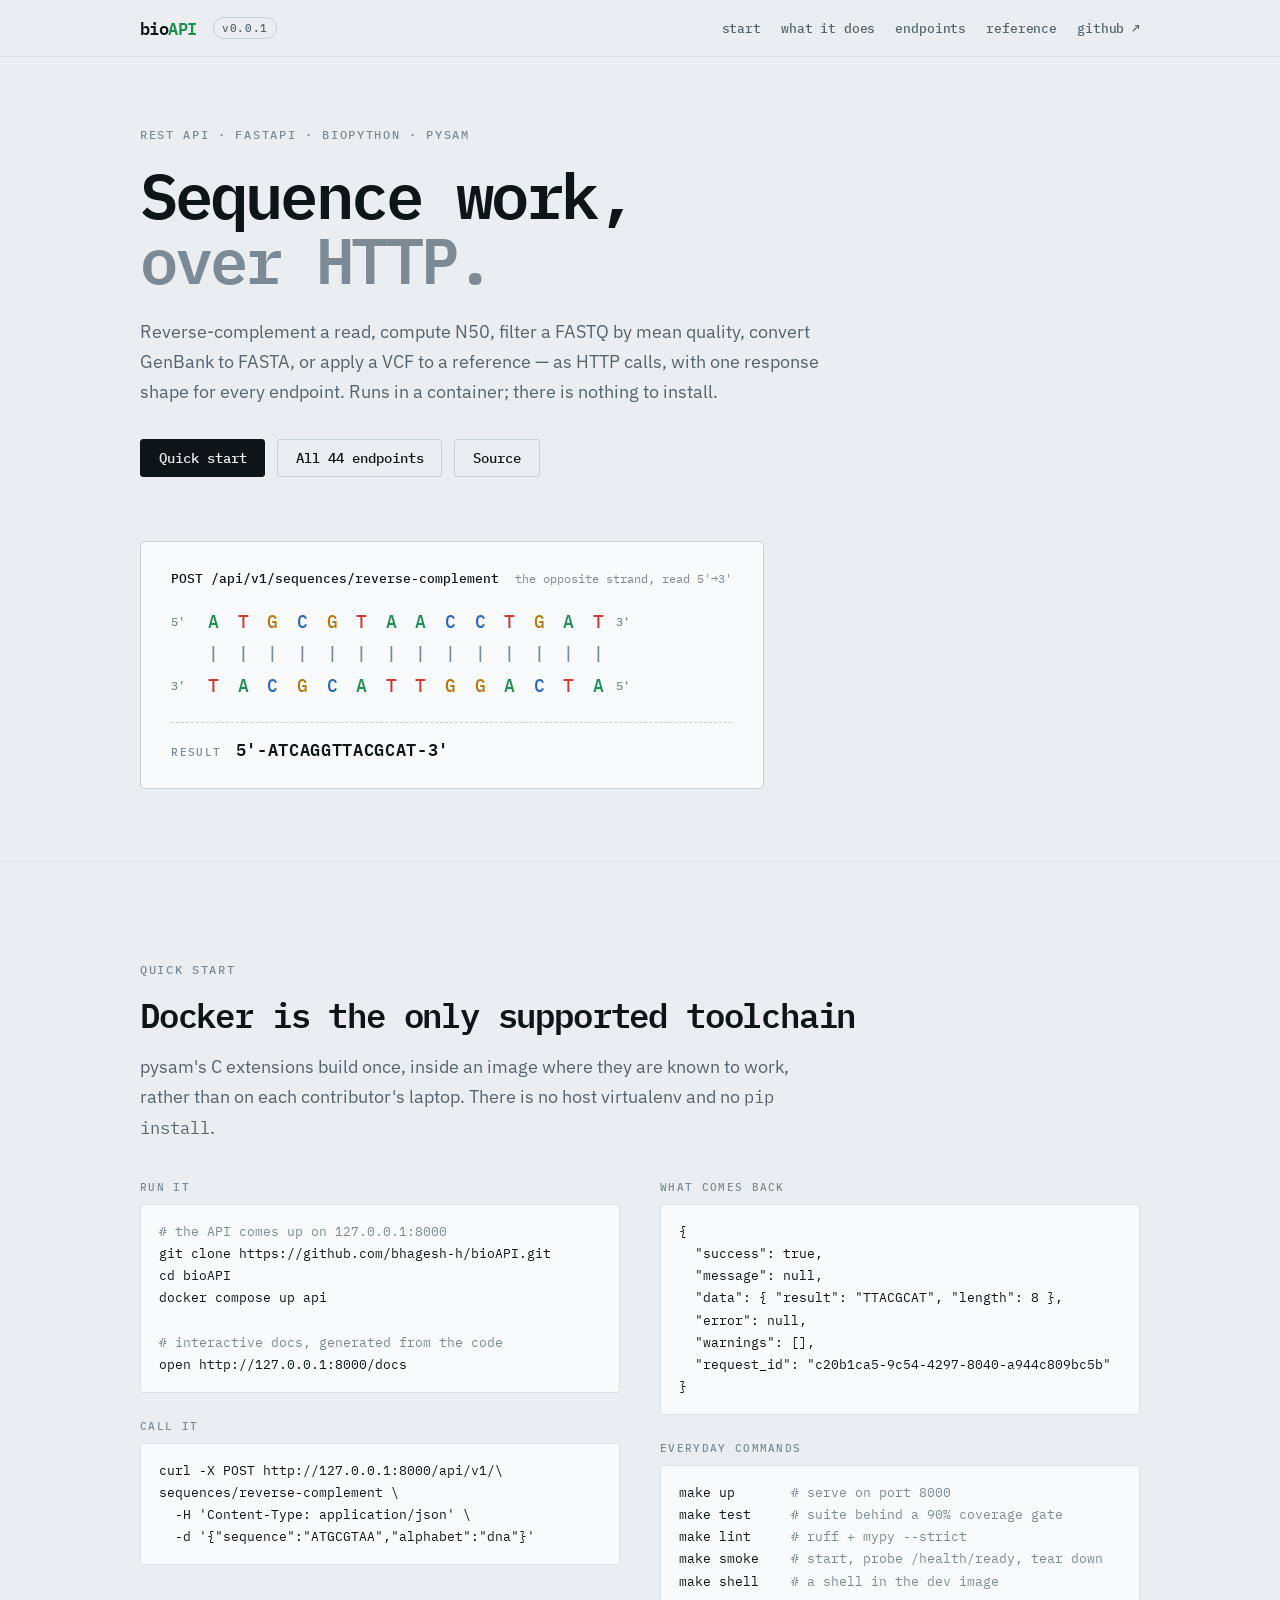
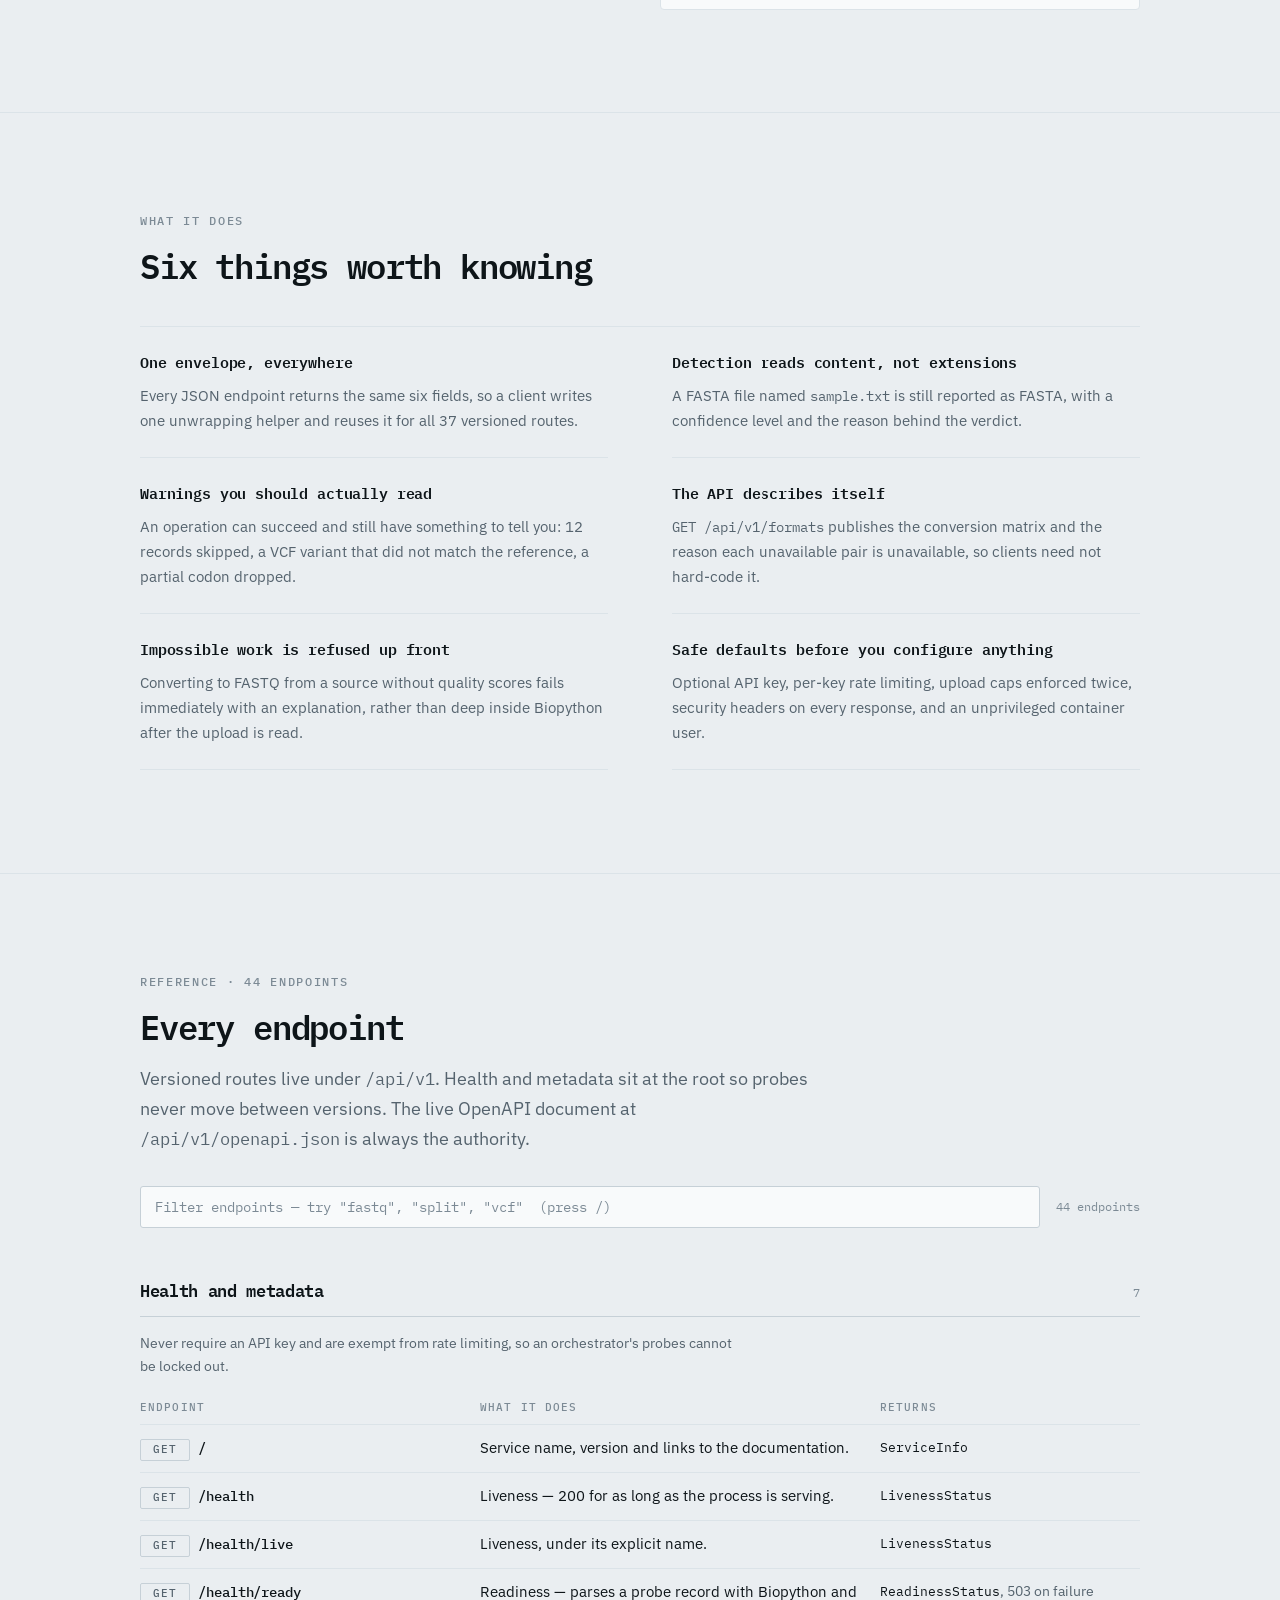
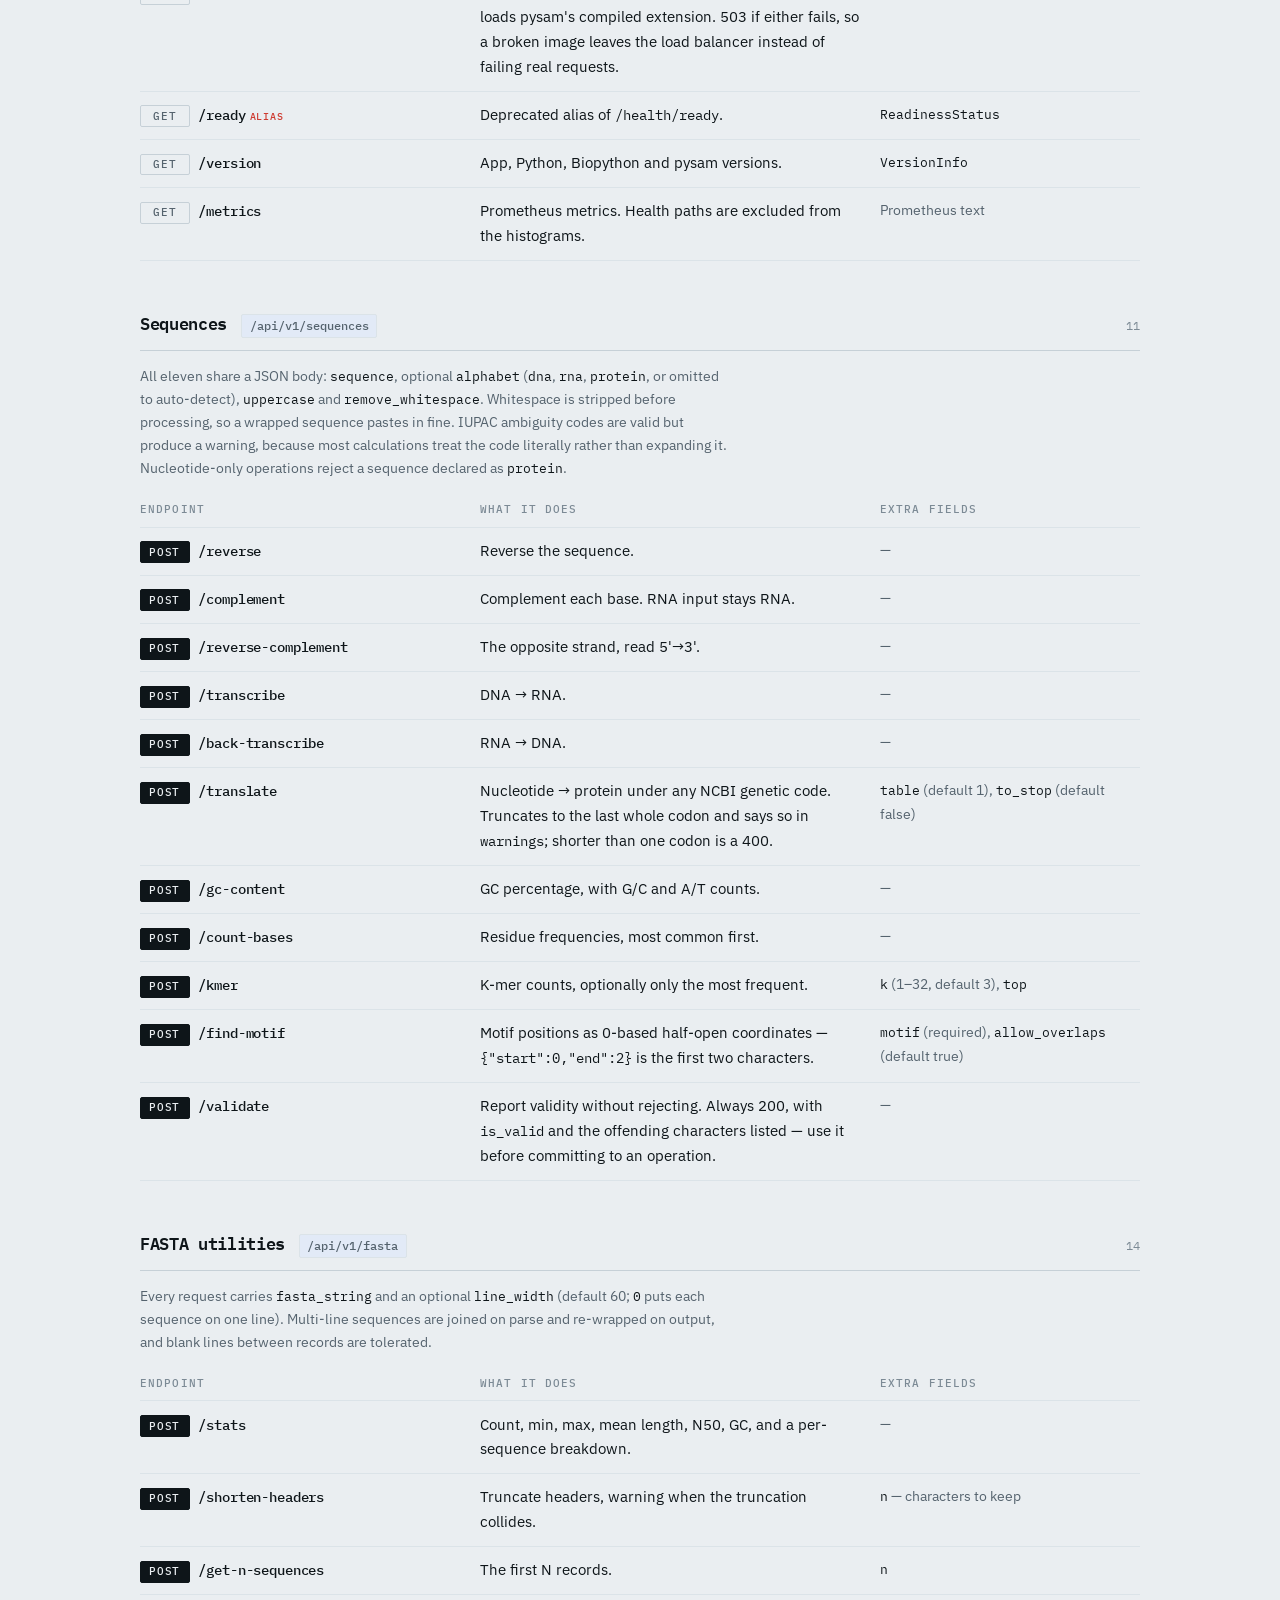
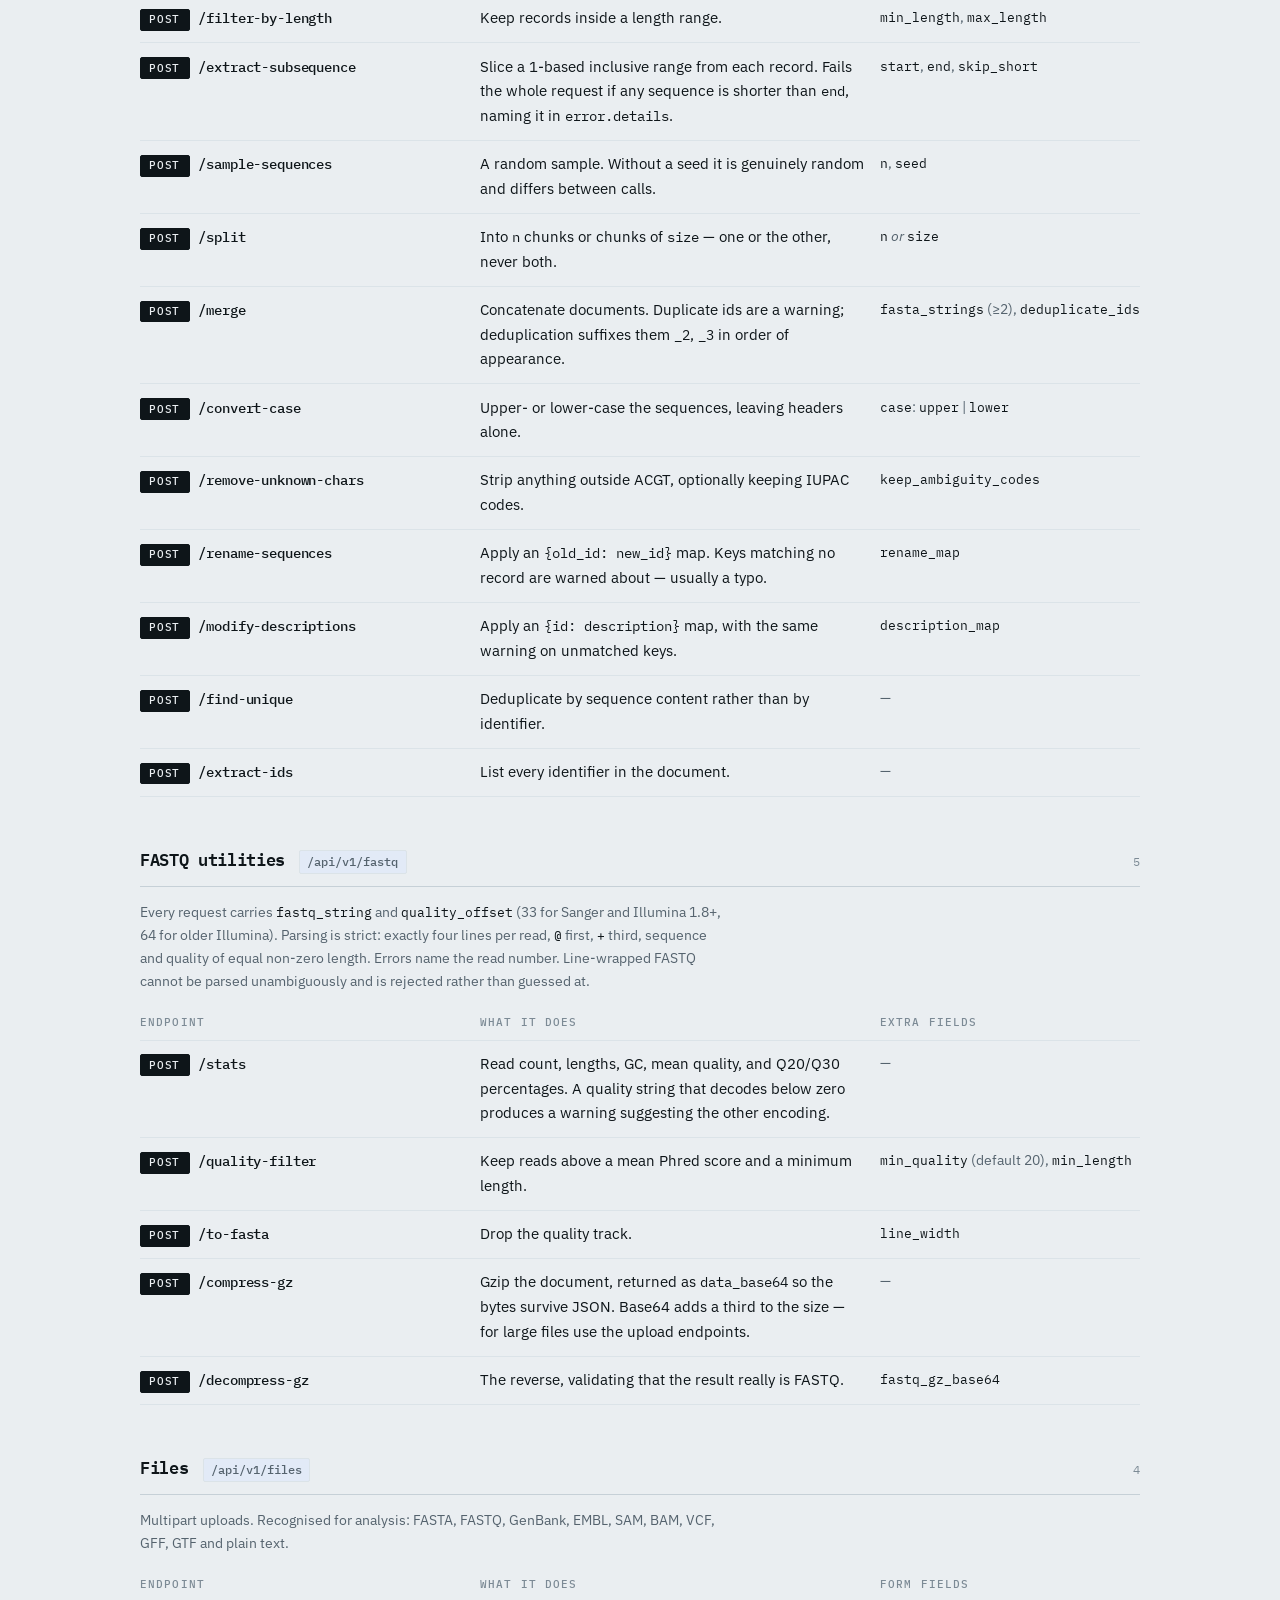
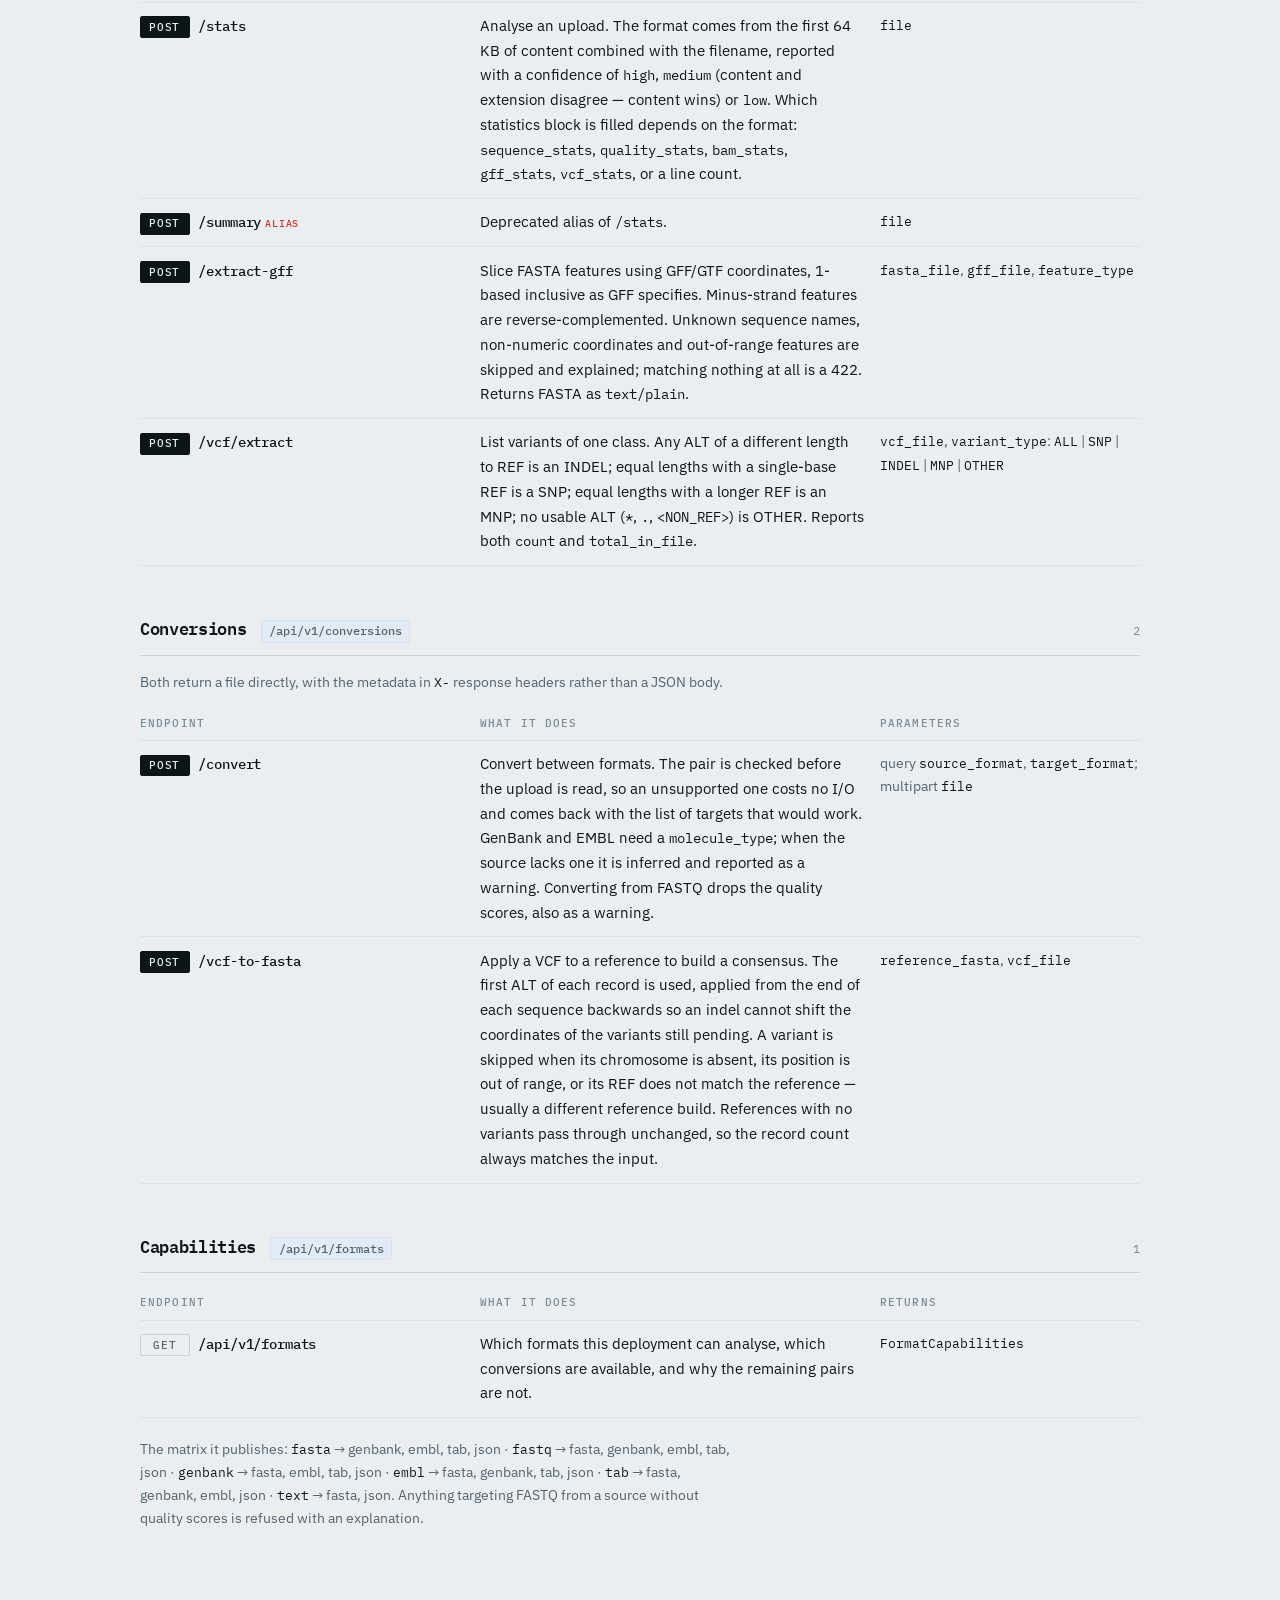
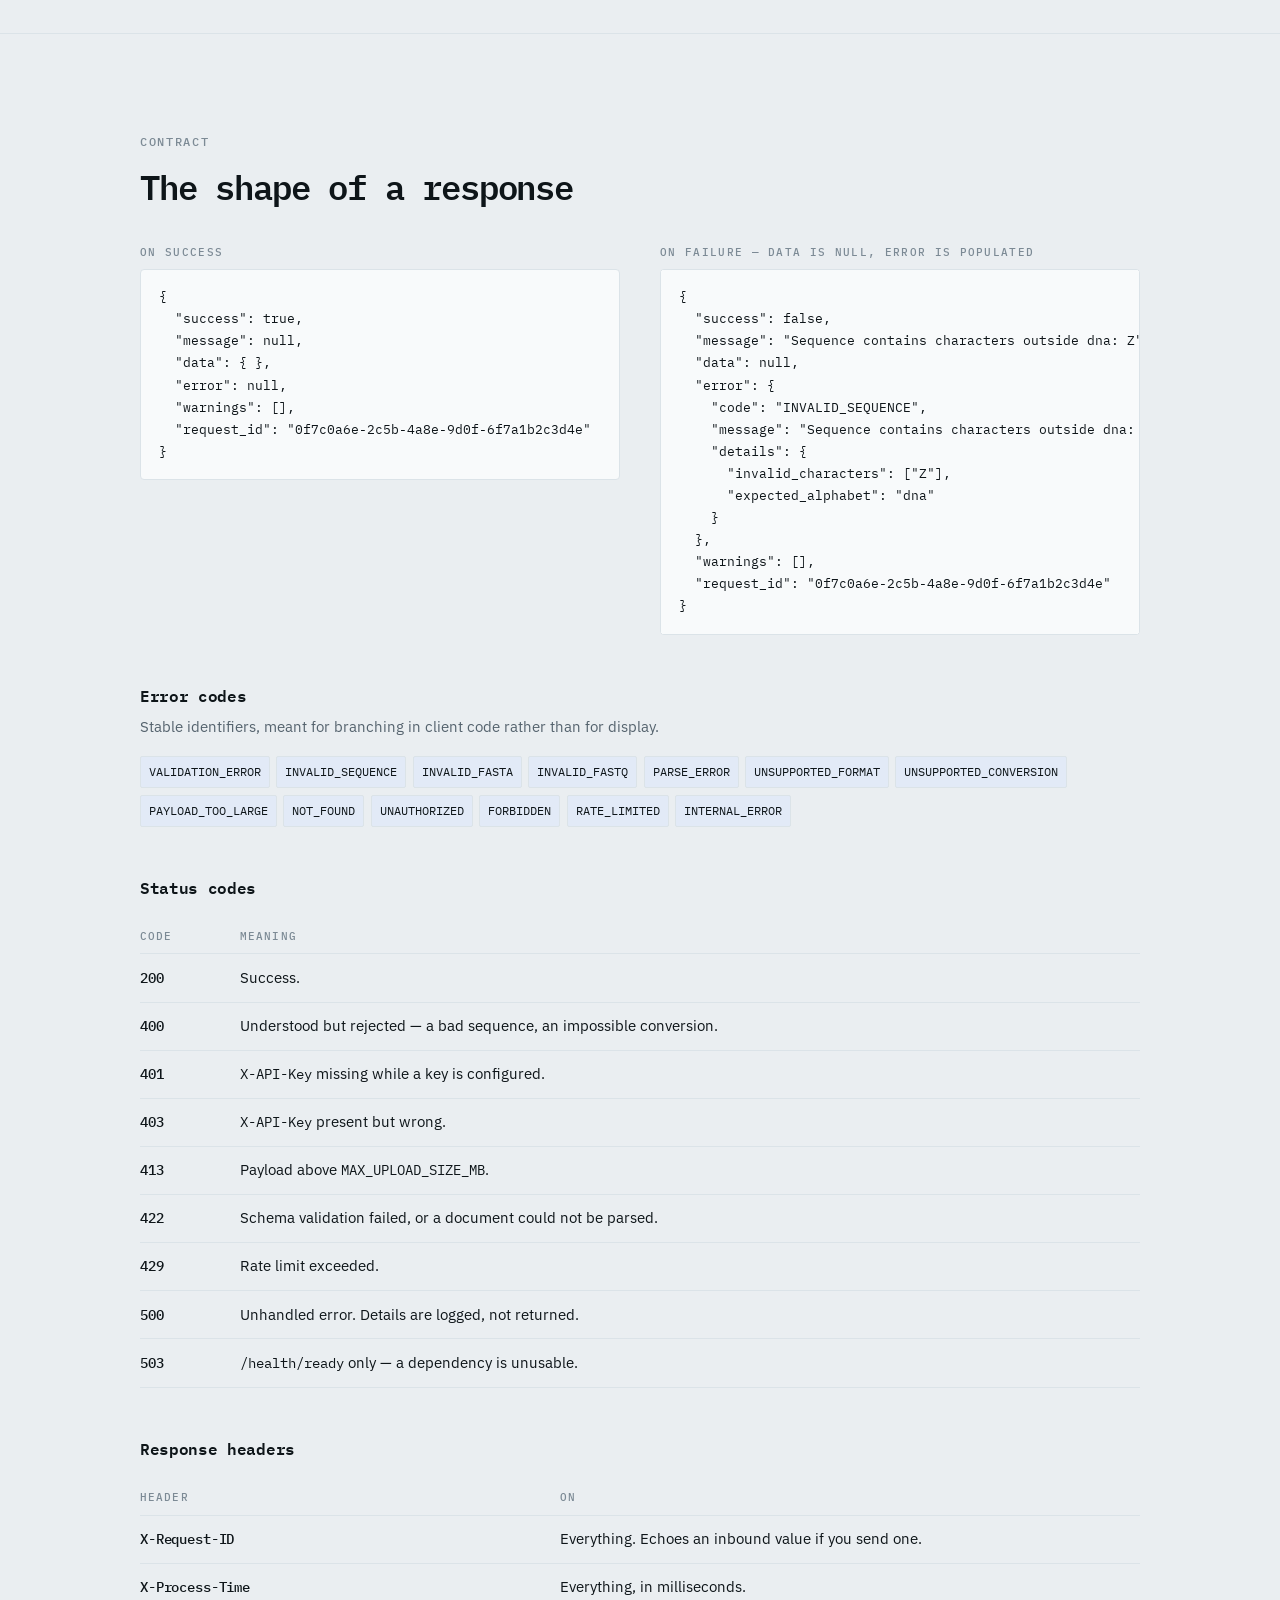
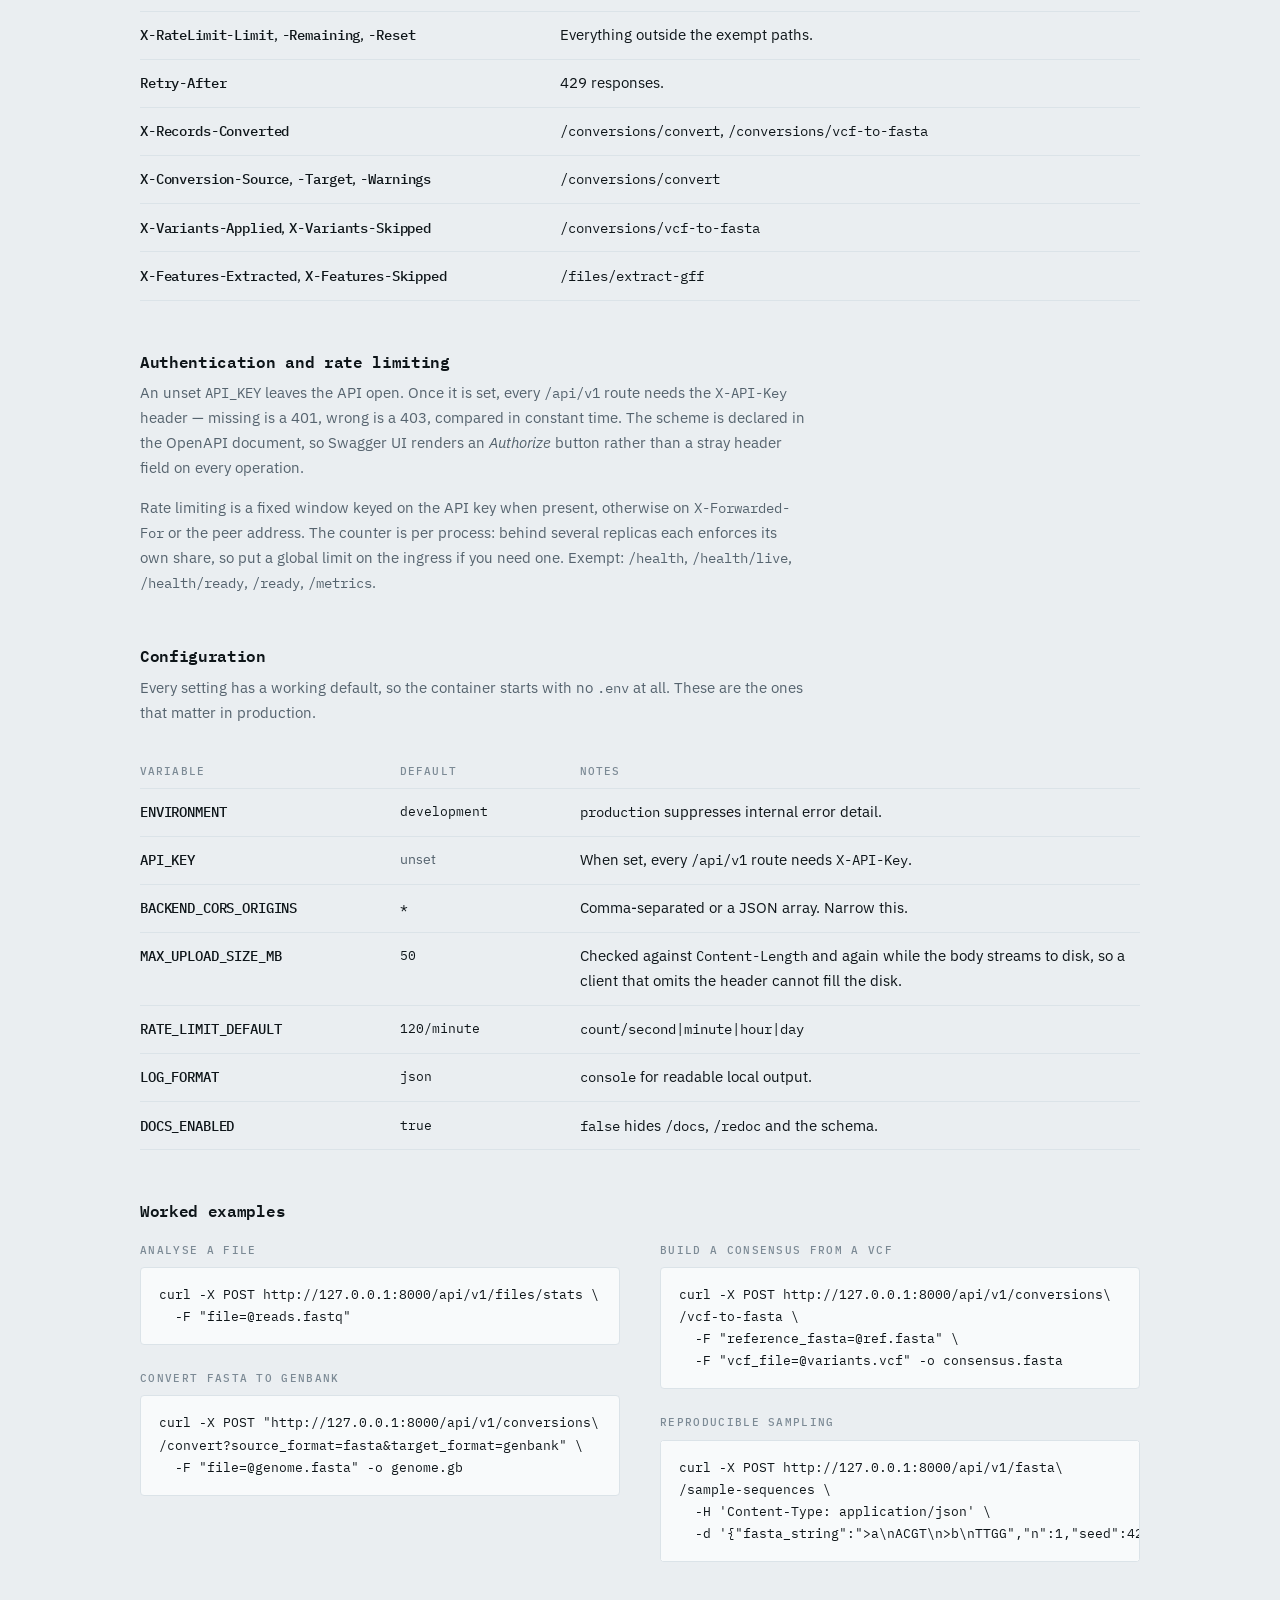
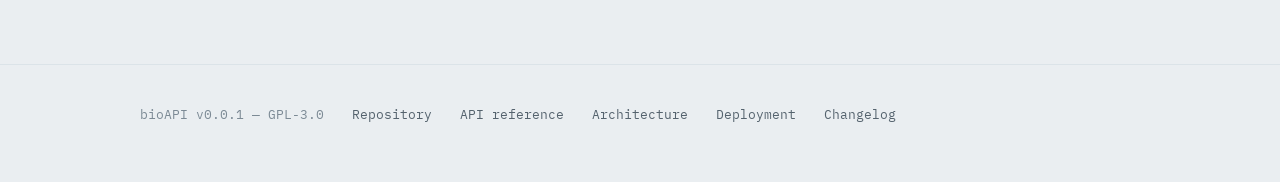
==== site/index.html @ aa64dd27 "docs: publish a project site to GitHub Pages A single static page under site/ covering the introduct" ====
<!doctype html>
<html lang="en">
<head>
<meta charset="utf-8">
<meta name="viewport" content="width=device-width, initial-scale=1">
<title>bioAPI — a REST API for everyday bioinformatics</title>
<meta name="description" content="Sequence manipulation, FASTA and FASTQ utilities, file analysis, format conversion and VCF-driven consensus generation over HTTP. Built on FastAPI, Biopython and pysam.">
<link rel="icon" href="data:image/svg+xml,<svg xmlns='http://www.w3.org/2000/svg' viewBox='0 0 32 32'><rect width='32' height='32' rx='7' fill='%230E1519'/><rect x='7' y='5' width='18' height='4' rx='2' fill='%231D8F4E'/><rect x='7' y='11' width='18' height='4' rx='2' fill='%232A62C4'/><rect x='7' y='17' width='18' height='4' rx='2' fill='%23C98A12'/><rect x='7' y='23' width='18' height='4' rx='2' fill='%23CE3B31'/></svg>">
<link rel="preconnect" href="https://fonts.googleapis.com">
<link rel="preconnect" href="https://fonts.gstatic.com" crossorigin>
<link href="https://fonts.googleapis.com/css2?family=IBM+Plex+Mono:wght@400;500;600&family=IBM+Plex+Sans:wght@400;500;600&display=swap" rel="stylesheet">
<style>
/* ---- tokens -------------------------------------------------------- */
:root {
  --paper:  #EAEEF1;
  --panel:  #F8FAFB;
  --ink:    #0E1519;
  --ink-2:  #55636E;
  --ink-3:  #7C8A95;
  --rule:   #C6D0D7;
  --rule-2: #DBE3E8;
  --accent: #1B57B8;
  --accent-soft: #E2EAF7;
  /* Sanger trace colours — the only place colour is spent */
  --base-a: #1D8F4E;
  --base-c: #2A62C4;
  --base-g: #B5790C;
  --base-t: #CE3B31;

  --mono: "IBM Plex Mono", ui-monospace, SFMono-Regular, Menlo, Consolas, monospace;
  --sans: "IBM Plex Sans", -apple-system, BlinkMacSystemFont, "Segoe UI", Roboto, sans-serif;

  --gap: clamp(3.5rem, 8vw, 6.5rem);
  --pad: clamp(1.25rem, 4vw, 2.5rem);
}
@media (prefers-color-scheme: dark) {
  :root {
    --paper:  #0D1317;
    --panel:  #141D23;
    --ink:    #E5EBEF;
    --ink-2:  #98A7B3;
    --ink-3:  #6F808C;
    --rule:   #26333C;
    --rule-2: #1C272E;
    --accent: #7CACFF;
    --accent-soft: #17252F;
    --base-a: #4BC47D;
    --base-c: #6E9EF5;
    --base-g: #E0A93A;
    --base-t: #F0665A;
  }
}

/* ---- base ---------------------------------------------------------- */
* { box-sizing: border-box; }
html { scroll-behavior: smooth; scroll-padding-top: 5rem; -webkit-text-size-adjust: 100%; }
body {
  margin: 0;
  background: var(--paper);
  color: var(--ink);
  font: 400 1rem/1.65 var(--sans);
  font-feature-settings: "kern", "liga";
  -webkit-font-smoothing: antialiased;
}
a { color: var(--accent); text-decoration-thickness: 1px; text-underline-offset: 2px; }
a:hover { text-decoration-thickness: 2px; }
:focus-visible { outline: 2px solid var(--accent); outline-offset: 3px; border-radius: 2px; }
h1, h2, h3 { font-family: var(--mono); font-weight: 600; letter-spacing: -0.02em; margin: 0; }
p { margin: 0 0 1rem; }
p:last-child { margin-bottom: 0; }
code { font-family: var(--mono); font-size: 0.9em; }

.wrap { max-width: 1080px; margin: 0 auto; padding-inline: var(--pad); }
.section { padding-block: var(--gap); border-top: 1px solid var(--rule-2); }
.section h2 { font-size: clamp(1.5rem, 3.2vw, 2.1rem); letter-spacing: -0.035em; line-height: 1.15; }
.eyebrow {
  font: 500 0.75rem/1 var(--mono);
  letter-spacing: 0.14em; text-transform: uppercase;
  color: var(--ink-3); margin: 0 0 1.25rem;
}
.lede { font-size: clamp(1.02rem, 1.6vw, 1.15rem); color: var(--ink-2); max-width: 62ch; }

/* ---- header -------------------------------------------------------- */
.topbar {
  position: sticky; top: 0; z-index: 20;
  background: var(--paper);
  background: color-mix(in srgb, var(--paper) 88%, transparent);
  backdrop-filter: blur(10px);
  border-bottom: 1px solid var(--rule-2);
}
.topbar .wrap { display: flex; align-items: center; gap: 1rem; height: 3.5rem; }
.mark { font: 600 1.0625rem/1 var(--mono); letter-spacing: -0.03em; color: var(--ink); text-decoration: none; }
.mark span { color: var(--base-a); }
.ver {
  font: 500 0.6875rem/1 var(--mono); letter-spacing: 0.06em;
  color: var(--ink-2); border: 1px solid var(--rule); border-radius: 999px;
  padding: 0.28rem 0.5rem;
}
.topnav { margin-left: auto; display: flex; gap: 1.25rem; }
.topnav a {
  font: 500 0.8125rem/1 var(--mono); color: var(--ink-2);
  text-decoration: none; letter-spacing: -0.01em;
}
.topnav a:hover { color: var(--ink); }
@media (max-width: 640px) { .topnav a.opt { display: none; } }
@media (max-width: 560px) {
  .topbar .wrap { gap: 0.75rem; }
  .topnav { gap: 0.9rem; }
  .ver { display: none; }  /* the version is still in the footer */
}

/* ---- hero ---------------------------------------------------------- */
.hero { padding-block: clamp(2.75rem, 6vw, 4.5rem) clamp(3rem, 6vw, 4.5rem); }
.hero h1 {
  font-size: clamp(2.3rem, 6.4vw, 4rem);
  line-height: 1.02; letter-spacing: -0.045em;
  margin: 0 0 1.5rem; max-width: 16ch;
}
.hero h1 em { font-style: normal; color: var(--ink-3); }
.hero .lede { margin-bottom: 2rem; }
.cta { display: flex; flex-wrap: wrap; gap: 0.75rem; }
.btn {
  font: 500 0.875rem/1 var(--mono); text-decoration: none;
  padding: 0.7rem 1.1rem; border-radius: 3px; border: 1px solid var(--ink);
  background: var(--ink); color: var(--paper); transition: transform 0.12s ease;
}
.btn:hover { transform: translateY(-1px); }
.btn.ghost { background: transparent; color: var(--ink); border-color: var(--rule); }
.btn.ghost:hover { border-color: var(--ink); }

/* ---- signature: the strand ------------------------------------------ */
.strand {
  margin: clamp(2.5rem, 6vw, 4rem) 0 0;
  width: fit-content; max-width: 100%;
  border: 1px solid var(--rule); border-radius: 4px;
  background: var(--panel); padding: clamp(1.1rem, 3vw, 1.9rem);
  overflow-x: auto;
}
.strand-head {
  display: flex; flex-wrap: wrap; gap: 0.5rem 1rem; align-items: baseline;
  margin-bottom: 1.4rem;
}
.strand-head .op { font: 500 0.8125rem/1 var(--mono); color: var(--ink); }
.strand-head .note { font: 400 0.75rem/1 var(--mono); color: var(--ink-3); }
.ladder { display: grid; gap: 0.28rem; width: max-content; min-width: 100%; }
.rung { display: flex; align-items: center; gap: clamp(0.12rem, 0.6vw, 0.3rem); }
.tick {
  font: 500 clamp(0.6rem, 1.7vw, 0.75rem)/1 var(--mono);
  color: var(--ink-3); width: 2.1em; flex: none;
}
.tick.r { text-align: right; }
.b {
  font: 500 clamp(0.72rem, 2.4vw, 1.15rem)/1.5 var(--mono);
  width: clamp(1.05rem, 3.2vw, 1.55rem); flex: none;
  text-align: center; border-radius: 2px;
}
.b[data-b="A"] { color: var(--base-a); }
.b[data-b="C"] { color: var(--base-c); }
.b[data-b="G"] { color: var(--base-g); }
.b[data-b="T"] { color: var(--base-t); }
.pair { color: var(--ink-3); opacity: 0.55; }
.strand-out {
  margin-top: 1.4rem; padding-top: 1.1rem; border-top: 1px dashed var(--rule);
  display: flex; flex-wrap: wrap; align-items: baseline; gap: 0.5rem 0.9rem;
}
.strand-out .lbl {
  font: 500 0.6875rem/1 var(--mono); letter-spacing: 0.12em;
  text-transform: uppercase; color: var(--ink-3);
}
.strand-out .val { font: 600 clamp(0.85rem, 2.4vw, 1.05rem)/1 var(--mono); letter-spacing: 0.04em; }

/* load sequence */
.anim .b, .anim .pair, .anim .strand-out { opacity: 0; }
.anim.go .b, .anim.go .pair { animation: rise 0.34s ease-out forwards; }
.anim.go .strand-out { animation: rise 0.4s ease-out 0.95s forwards; }
@keyframes rise { from { opacity: 0; transform: translateY(4px); } to { opacity: 1; transform: none; } }
@media (prefers-reduced-motion: reduce) {
  .anim .b, .anim .pair, .anim .strand-out { opacity: 1 !important; animation: none !important; }
  html { scroll-behavior: auto; }
}

/* ---- two-column blocks --------------------------------------------- */
.cols { display: grid; gap: clamp(1.5rem, 4vw, 2.5rem); }
/* without this a long <pre> line widens its track instead of scrolling */
.cols > * { min-width: 0; }
@media (min-width: 860px) { .cols { grid-template-columns: 1fr 1fr; } }

pre {
  margin: 0; padding: 1rem 1.1rem; overflow-x: auto;
  background: var(--panel); border: 1px solid var(--rule-2); border-radius: 4px;
  font: 400 0.8125rem/1.7 var(--mono); color: var(--ink);
  tab-size: 2;
}
pre .c { color: var(--ink-3); }
.blocktitle {
  font: 500 0.6875rem/1 var(--mono); letter-spacing: 0.12em;
  text-transform: uppercase; color: var(--ink-3); margin: 0 0 0.7rem;
}

/* ---- features ------------------------------------------------------ */
.feats { display: grid; gap: 0; margin-top: 2.5rem; border-top: 1px solid var(--rule-2); }
@media (min-width: 800px) { .feats { grid-template-columns: 1fr 1fr; column-gap: clamp(2rem, 5vw, 4rem); } }
.feat { padding: 1.5rem 0; border-bottom: 1px solid var(--rule-2); }
.feat h3 { font-size: 0.9375rem; letter-spacing: -0.01em; margin-bottom: 0.5rem; }
.feat p { font-size: 0.9375rem; color: var(--ink-2); margin: 0; }

/* ---- endpoints ----------------------------------------------------- */
.filterbar {
  display: flex; flex-wrap: wrap; gap: 0.75rem 1rem; align-items: center;
  margin-top: 2rem;
}
#filter {
  flex: 1 1 16rem; min-width: 0; appearance: none; -webkit-appearance: none;
  font: 400 0.875rem/1 var(--mono); color: var(--ink);
  background: var(--panel); border: 1px solid var(--rule); border-radius: 3px;
  padding: 0.7rem 0.85rem;
}
#filter::placeholder { color: var(--ink-3); }
#count { font: 400 0.75rem/1 var(--mono); color: var(--ink-3); }

.group { margin-top: 3rem; }
.group-head {
  display: flex; flex-wrap: wrap; align-items: baseline; gap: 0.5rem 0.9rem;
  padding-bottom: 0.75rem; border-bottom: 1px solid var(--rule);
}
.group-head h3 { font-size: 1.0625rem; letter-spacing: -0.02em; }
.group-head .path {
  font: 500 0.75rem/1 var(--mono); color: var(--ink-2);
  background: var(--accent-soft); border: 1px solid var(--rule-2);
  border-radius: 2px; padding: 0.3rem 0.45rem;
}
.group-head .n { font: 400 0.75rem/1 var(--mono); color: var(--ink-3); margin-left: auto; }
.group-note { font-size: 0.875rem; color: var(--ink-2); margin: 0.9rem 0 0; max-width: 74ch; }
.group-note code { color: var(--ink); }

table { width: 100%; border-collapse: collapse; margin-top: 0.5rem; }
th, td { text-align: left; vertical-align: top; padding: 0.7rem 0.9rem 0.7rem 0; border-bottom: 1px solid var(--rule-2); }
th {
  font: 500 0.6875rem/1 var(--mono); letter-spacing: 0.1em;
  text-transform: uppercase; color: var(--ink-3); padding-top: 1rem;
}
td { font-size: 0.9375rem; }
td.p { white-space: nowrap; }
td:last-child, th:last-child { padding-right: 0; }

.m {
  display: inline-block; min-width: 3.1rem; text-align: center;
  font: 500 0.6875rem/1 var(--mono); letter-spacing: 0.06em;
  padding: 0.28rem 0.4rem; border-radius: 2px; margin-right: 0.55rem;
  border: 1px solid var(--rule); color: var(--ink-2); background: transparent;
}
.m.post { background: var(--ink); border-color: var(--ink); color: var(--paper); }
td.p code { font-size: 0.875rem; font-weight: 500; letter-spacing: -0.01em; }
td.f { color: var(--ink-2); font-size: 0.875rem; }
td.f code { color: var(--ink); white-space: nowrap; }
.dep { font: 500 0.625rem/1 var(--mono); letter-spacing: 0.08em; text-transform: uppercase; color: var(--base-t); }
.tablewrap { overflow-x: auto; }

/* ---- reference ----------------------------------------------------- */
.subsec { margin-top: 3rem; }
.subsec:first-of-type { margin-top: 2.5rem; }
.subsec h3 { font-size: 1rem; margin-bottom: 0.4rem; }
.subsec > p { font-size: 0.9375rem; color: var(--ink-2); max-width: 74ch; }
.codes { display: flex; flex-wrap: wrap; gap: 0.4rem; margin-top: 1rem; }
.codes code {
  font-size: 0.75rem; padding: 0.32rem 0.5rem; border-radius: 2px;
  background: var(--accent-soft); color: var(--ink); border: 1px solid var(--rule-2);
}

/* ---- footer -------------------------------------------------------- */
footer { border-top: 1px solid var(--rule-2); padding-block: 2.5rem 3.5rem; }
footer .wrap { display: flex; flex-wrap: wrap; gap: 0.75rem 1.75rem; align-items: baseline; }
footer p, footer a { font: 400 0.8125rem/1.6 var(--mono); color: var(--ink-3); margin: 0; }
footer a { color: var(--ink-2); text-decoration: none; }
footer a:hover { color: var(--accent); text-decoration: underline; }
</style>
</head>
<body>

<header class="topbar">
  <div class="wrap">
    <a class="mark" href="#top">bio<span>API</span></a>
    <span class="ver">v0.0.1</span>
    <nav class="topnav">
      <a class="opt" href="#start">start</a>
      <a class="opt" href="#what">what it does</a>
      <a href="#endpoints">endpoints</a>
      <a href="#reference">reference</a>
      <a href="https://github.com/bhagesh-h/bioAPI">github&nbsp;↗</a>
    </nav>
  </div>
</header>

<main id="top">

<!-- ============================ hero ============================ -->
<section class="hero">
  <div class="wrap">
    <p class="eyebrow">rest api · fastapi · biopython · pysam</p>
    <h1>Sequence work, <em>over HTTP.</em></h1>
    <p class="lede">
      Reverse-complement a read, compute N50, filter a FASTQ by mean quality, convert
      GenBank to FASTA, or apply a VCF to a reference — as HTTP calls, with one response
      shape for every endpoint. Runs in a container; there is nothing to install.
    </p>
    <div class="cta">
      <a class="btn" href="#start">Quick start</a>
      <a class="btn ghost" href="#endpoints">All 44 endpoints</a>
      <a class="btn ghost" href="https://github.com/bhagesh-h/bioAPI">Source</a>
    </div>

    <figure class="strand anim" id="strand">
      <div class="strand-head">
        <span class="op">POST /api/v1/sequences/reverse-complement</span>
        <span class="note">the opposite strand, read 5'→3'</span>
      </div>
      <div class="ladder">
        <div class="rung" id="r-top"><span class="tick">5'</span></div>
        <div class="rung" id="r-mid"><span class="tick"></span></div>
        <div class="rung" id="r-bot"><span class="tick">3'</span></div>
      </div>
      <figcaption class="strand-out">
        <span class="lbl">result</span>
        <span class="val" id="rc"></span>
      </figcaption>
    </figure>
  </div>
</section>

<!-- ============================ quick start ============================ -->
<section class="section" id="start">
  <div class="wrap">
    <p class="eyebrow">quick start</p>
    <h2>Docker is the only supported toolchain</h2>
    <p class="lede" style="margin-top:1rem">
      pysam's C extensions build once, inside an image where they are known to work,
      rather than on each contributor's laptop. There is no host virtualenv and no
      <code>pip install</code>.
    </p>

    <div class="cols" style="margin-top:2.5rem">
      <div>
        <p class="blocktitle">run it</p>
<pre><span class="c"># the API comes up on 127.0.0.1:8000</span>
git clone https://github.com/bhagesh-h/bioAPI.git
cd bioAPI
docker compose up api

<span class="c"># interactive docs, generated from the code</span>
open http://127.0.0.1:8000/docs</pre>
        <p class="blocktitle" style="margin-top:1.75rem">call it</p>
<pre>curl -X POST http://127.0.0.1:8000/api/v1/\
sequences/reverse-complement \
  -H 'Content-Type: application/json' \
  -d '{"sequence":"ATGCGTAA","alphabet":"dna"}'</pre>
      </div>
      <div>
        <p class="blocktitle">what comes back</p>
<pre>{
  "success": true,
  "message": null,
  "data": { "result": "TTACGCAT", "length": 8 },
  "error": null,
  "warnings": [],
  "request_id": "c20b1ca5-9c54-4297-8040-a944c809bc5b"
}</pre>
        <p class="blocktitle" style="margin-top:1.75rem">everyday commands</p>
<pre>make up       <span class="c"># serve on port 8000</span>
make test     <span class="c"># suite behind a 90% coverage gate</span>
make lint     <span class="c"># ruff + mypy --strict</span>
make smoke    <span class="c"># start, probe /health/ready, tear down</span>
make shell    <span class="c"># a shell in the dev image</span></pre>
      </div>
    </div>
  </div>
</section>

<!-- ============================ features ============================ -->
<section class="section" id="what">
  <div class="wrap">
    <p class="eyebrow">what it does</p>
    <h2>Six things worth knowing</h2>

    <div class="feats">
      <div class="feat">
        <h3>One envelope, everywhere</h3>
        <p>Every JSON endpoint returns the same six fields, so a client writes one
        unwrapping helper and reuses it for all 37 versioned routes.</p>
      </div>
      <div class="feat">
        <h3>Detection reads content, not extensions</h3>
        <p>A FASTA file named <code>sample.txt</code> is still reported as FASTA, with a
        confidence level and the reason behind the verdict.</p>
      </div>
      <div class="feat">
        <h3>Warnings you should actually read</h3>
        <p>An operation can succeed and still have something to tell you: 12 records
        skipped, a VCF variant that did not match the reference, a partial codon dropped.</p>
      </div>
      <div class="feat">
        <h3>The API describes itself</h3>
        <p><code>GET /api/v1/formats</code> publishes the conversion matrix and the reason
        each unavailable pair is unavailable, so clients need not hard-code it.</p>
      </div>
      <div class="feat">
        <h3>Impossible work is refused up front</h3>
        <p>Converting to FASTQ from a source without quality scores fails immediately with
        an explanation, rather than deep inside Biopython after the upload is read.</p>
      </div>
      <div class="feat">
        <h3>Safe defaults before you configure anything</h3>
        <p>Optional API key, per-key rate limiting, upload caps enforced twice, security
        headers on every response, and an unprivileged container user.</p>
      </div>
    </div>
  </div>
</section>

<!-- ============================ endpoints ============================ -->
<section class="section" id="endpoints">
  <div class="wrap">
    <p class="eyebrow">reference · 44 endpoints</p>
    <h2>Every endpoint</h2>
    <p class="lede" style="margin-top:1rem">
      Versioned routes live under <code>/api/v1</code>. Health and metadata sit at the root
      so probes never move between versions. The live OpenAPI document at
      <code>/api/v1/openapi.json</code> is always the authority.
    </p>

    <div class="filterbar">
      <input id="filter" type="search" placeholder="Filter endpoints — try &quot;fastq&quot;, &quot;split&quot;, &quot;vcf&quot;  (press /)" aria-label="Filter endpoints">
      <span id="count" aria-live="polite"></span>
    </div>

    <!-- ---- health ---- -->
    <div class="group" data-group>
      <div class="group-head">
        <h3>Health and metadata</h3>
        <span class="n" data-n>7</span>
      </div>
      <p class="group-note">
        Never require an API key and are exempt from rate limiting, so an orchestrator's
        probes cannot be locked out.
      </p>
      <div class="tablewrap">
      <table>
        <thead><tr><th style="width:34%">Endpoint</th><th>What it does</th><th style="width:26%">Returns</th></tr></thead>
        <tbody>
          <tr data-ep><td class="p"><span class="m">GET</span><code>/</code></td><td>Service name, version and links to the documentation.</td><td class="f"><code>ServiceInfo</code></td></tr>
          <tr data-ep><td class="p"><span class="m">GET</span><code>/health</code></td><td>Liveness — 200 for as long as the process is serving.</td><td class="f"><code>LivenessStatus</code></td></tr>
          <tr data-ep><td class="p"><span class="m">GET</span><code>/health/live</code></td><td>Liveness, under its explicit name.</td><td class="f"><code>LivenessStatus</code></td></tr>
          <tr data-ep><td class="p"><span class="m">GET</span><code>/health/ready</code></td><td>Readiness — parses a probe record with Biopython and loads pysam's compiled extension. 503 if either fails, so a broken image leaves the load balancer instead of failing real requests.</td><td class="f"><code>ReadinessStatus</code>, 503 on failure</td></tr>
          <tr data-ep><td class="p"><span class="m">GET</span><code>/ready</code> <span class="dep">alias</span></td><td>Deprecated alias of <code>/health/ready</code>.</td><td class="f"><code>ReadinessStatus</code></td></tr>
          <tr data-ep><td class="p"><span class="m">GET</span><code>/version</code></td><td>App, Python, Biopython and pysam versions.</td><td class="f"><code>VersionInfo</code></td></tr>
          <tr data-ep><td class="p"><span class="m">GET</span><code>/metrics</code></td><td>Prometheus metrics. Health paths are excluded from the histograms.</td><td class="f">Prometheus text</td></tr>
        </tbody>
      </table>
      </div>
    </div>

    <!-- ---- sequences ---- -->
    <div class="group" data-group>
      <div class="group-head">
        <h3>Sequences</h3>
        <span class="path">/api/v1/sequences</span>
        <span class="n" data-n>11</span>
      </div>
      <p class="group-note">
        All eleven share a JSON body: <code>sequence</code>, optional <code>alphabet</code>
        (<code>dna</code>, <code>rna</code>, <code>protein</code>, or omitted to auto-detect),
        <code>uppercase</code> and <code>remove_whitespace</code>. Whitespace is stripped
        before processing, so a wrapped sequence pastes in fine. IUPAC ambiguity codes are
        valid but produce a warning, because most calculations treat the code literally
        rather than expanding it. Nucleotide-only operations reject a sequence declared as
        <code>protein</code>.
      </p>
      <div class="tablewrap">
      <table>
        <thead><tr><th style="width:34%">Endpoint</th><th>What it does</th><th style="width:26%">Extra fields</th></tr></thead>
        <tbody>
          <tr data-ep><td class="p"><span class="m post">POST</span><code>/reverse</code></td><td>Reverse the sequence.</td><td class="f">—</td></tr>
          <tr data-ep><td class="p"><span class="m post">POST</span><code>/complement</code></td><td>Complement each base. RNA input stays RNA.</td><td class="f">—</td></tr>
          <tr data-ep><td class="p"><span class="m post">POST</span><code>/reverse-complement</code></td><td>The opposite strand, read 5'→3'.</td><td class="f">—</td></tr>
          <tr data-ep><td class="p"><span class="m post">POST</span><code>/transcribe</code></td><td>DNA → RNA.</td><td class="f">—</td></tr>
          <tr data-ep><td class="p"><span class="m post">POST</span><code>/back-transcribe</code></td><td>RNA → DNA.</td><td class="f">—</td></tr>
          <tr data-ep><td class="p"><span class="m post">POST</span><code>/translate</code></td><td>Nucleotide → protein under any NCBI genetic code. Truncates to the last whole codon and says so in <code>warnings</code>; shorter than one codon is a 400.</td><td class="f"><code>table</code> (default 1), <code>to_stop</code> (default false)</td></tr>
          <tr data-ep><td class="p"><span class="m post">POST</span><code>/gc-content</code></td><td>GC percentage, with G/C and A/T counts.</td><td class="f">—</td></tr>
          <tr data-ep><td class="p"><span class="m post">POST</span><code>/count-bases</code></td><td>Residue frequencies, most common first.</td><td class="f">—</td></tr>
          <tr data-ep><td class="p"><span class="m post">POST</span><code>/kmer</code></td><td>K-mer counts, optionally only the most frequent.</td><td class="f"><code>k</code> (1–32, default 3), <code>top</code></td></tr>
          <tr data-ep><td class="p"><span class="m post">POST</span><code>/find-motif</code></td><td>Motif positions as 0-based half-open coordinates — <code>{"start":0,"end":2}</code> is the first two characters.</td><td class="f"><code>motif</code> (required), <code>allow_overlaps</code> (default true)</td></tr>
          <tr data-ep><td class="p"><span class="m post">POST</span><code>/validate</code></td><td>Report validity without rejecting. Always 200, with <code>is_valid</code> and the offending characters listed — use it before committing to an operation.</td><td class="f">—</td></tr>
        </tbody>
      </table>
      </div>
    </div>

    <!-- ---- fasta ---- -->
    <div class="group" data-group>
      <div class="group-head">
        <h3>FASTA utilities</h3>
        <span class="path">/api/v1/fasta</span>
        <span class="n" data-n>14</span>
      </div>
      <p class="group-note">
        Every request carries <code>fasta_string</code> and an optional
        <code>line_width</code> (default 60; <code>0</code> puts each sequence on one line).
        Multi-line sequences are joined on parse and re-wrapped on output, and blank lines
        between records are tolerated.
      </p>
      <div class="tablewrap">
      <table>
        <thead><tr><th style="width:34%">Endpoint</th><th>What it does</th><th style="width:26%">Extra fields</th></tr></thead>
        <tbody>
          <tr data-ep><td class="p"><span class="m post">POST</span><code>/stats</code></td><td>Count, min, max, mean length, N50, GC, and a per-sequence breakdown.</td><td class="f">—</td></tr>
          <tr data-ep><td class="p"><span class="m post">POST</span><code>/shorten-headers</code></td><td>Truncate headers, warning when the truncation collides.</td><td class="f"><code>n</code> — characters to keep</td></tr>
          <tr data-ep><td class="p"><span class="m post">POST</span><code>/get-n-sequences</code></td><td>The first N records.</td><td class="f"><code>n</code></td></tr>
          <tr data-ep><td class="p"><span class="m post">POST</span><code>/filter-by-length</code></td><td>Keep records inside a length range.</td><td class="f"><code>min_length</code>, <code>max_length</code></td></tr>
          <tr data-ep><td class="p"><span class="m post">POST</span><code>/extract-subsequence</code></td><td>Slice a 1-based inclusive range from each record. Fails the whole request if any sequence is shorter than <code>end</code>, naming it in <code>error.details</code>.</td><td class="f"><code>start</code>, <code>end</code>, <code>skip_short</code></td></tr>
          <tr data-ep><td class="p"><span class="m post">POST</span><code>/sample-sequences</code></td><td>A random sample. Without a seed it is genuinely random and differs between calls.</td><td class="f"><code>n</code>, <code>seed</code></td></tr>
          <tr data-ep><td class="p"><span class="m post">POST</span><code>/split</code></td><td>Into <code>n</code> chunks or chunks of <code>size</code> — one or the other, never both.</td><td class="f"><code>n</code> <em>or</em> <code>size</code></td></tr>
          <tr data-ep><td class="p"><span class="m post">POST</span><code>/merge</code></td><td>Concatenate documents. Duplicate ids are a warning; deduplication suffixes them <code>_2</code>, <code>_3</code> in order of appearance.</td><td class="f"><code>fasta_strings</code> (≥2), <code>deduplicate_ids</code></td></tr>
          <tr data-ep><td class="p"><span class="m post">POST</span><code>/convert-case</code></td><td>Upper- or lower-case the sequences, leaving headers alone.</td><td class="f"><code>case</code>: <code>upper</code> | <code>lower</code></td></tr>
          <tr data-ep><td class="p"><span class="m post">POST</span><code>/remove-unknown-chars</code></td><td>Strip anything outside ACGT, optionally keeping IUPAC codes.</td><td class="f"><code>keep_ambiguity_codes</code></td></tr>
          <tr data-ep><td class="p"><span class="m post">POST</span><code>/rename-sequences</code></td><td>Apply an <code>{old_id: new_id}</code> map. Keys matching no record are warned about — usually a typo.</td><td class="f"><code>rename_map</code></td></tr>
          <tr data-ep><td class="p"><span class="m post">POST</span><code>/modify-descriptions</code></td><td>Apply an <code>{id: description}</code> map, with the same warning on unmatched keys.</td><td class="f"><code>description_map</code></td></tr>
          <tr data-ep><td class="p"><span class="m post">POST</span><code>/find-unique</code></td><td>Deduplicate by sequence content rather than by identifier.</td><td class="f">—</td></tr>
          <tr data-ep><td class="p"><span class="m post">POST</span><code>/extract-ids</code></td><td>List every identifier in the document.</td><td class="f">—</td></tr>
        </tbody>
      </table>
      </div>
    </div>

    <!-- ---- fastq ---- -->
    <div class="group" data-group>
      <div class="group-head">
        <h3>FASTQ utilities</h3>
        <span class="path">/api/v1/fastq</span>
        <span class="n" data-n>5</span>
      </div>
      <p class="group-note">
        Every request carries <code>fastq_string</code> and <code>quality_offset</code>
        (33 for Sanger and Illumina 1.8+, 64 for older Illumina). Parsing is strict: exactly
        four lines per read, <code>@</code> first, <code>+</code> third, sequence and quality
        of equal non-zero length. Errors name the read number. Line-wrapped FASTQ cannot be
        parsed unambiguously and is rejected rather than guessed at.
      </p>
      <div class="tablewrap">
      <table>
        <thead><tr><th style="width:34%">Endpoint</th><th>What it does</th><th style="width:26%">Extra fields</th></tr></thead>
        <tbody>
          <tr data-ep><td class="p"><span class="m post">POST</span><code>/stats</code></td><td>Read count, lengths, GC, mean quality, and Q20/Q30 percentages. A quality string that decodes below zero produces a warning suggesting the other encoding.</td><td class="f">—</td></tr>
          <tr data-ep><td class="p"><span class="m post">POST</span><code>/quality-filter</code></td><td>Keep reads above a mean Phred score and a minimum length.</td><td class="f"><code>min_quality</code> (default 20), <code>min_length</code></td></tr>
          <tr data-ep><td class="p"><span class="m post">POST</span><code>/to-fasta</code></td><td>Drop the quality track.</td><td class="f"><code>line_width</code></td></tr>
          <tr data-ep><td class="p"><span class="m post">POST</span><code>/compress-gz</code></td><td>Gzip the document, returned as <code>data_base64</code> so the bytes survive JSON. Base64 adds a third to the size — for large files use the upload endpoints.</td><td class="f">—</td></tr>
          <tr data-ep><td class="p"><span class="m post">POST</span><code>/decompress-gz</code></td><td>The reverse, validating that the result really is FASTQ.</td><td class="f"><code>fastq_gz_base64</code></td></tr>
        </tbody>
      </table>
      </div>
    </div>

    <!-- ---- files ---- -->
    <div class="group" data-group>
      <div class="group-head">
        <h3>Files</h3>
        <span class="path">/api/v1/files</span>
        <span class="n" data-n>4</span>
      </div>
      <p class="group-note">
        Multipart uploads. Recognised for analysis: FASTA, FASTQ, GenBank, EMBL, SAM, BAM,
        VCF, GFF, GTF and plain text.
      </p>
      <div class="tablewrap">
      <table>
        <thead><tr><th style="width:34%">Endpoint</th><th>What it does</th><th style="width:26%">Form fields</th></tr></thead>
        <tbody>
          <tr data-ep><td class="p"><span class="m post">POST</span><code>/stats</code></td><td>Analyse an upload. The format comes from the first 64 KB of content combined with the filename, reported with a confidence of <code>high</code>, <code>medium</code> (content and extension disagree — content wins) or <code>low</code>. Which statistics block is filled depends on the format: <code>sequence_stats</code>, <code>quality_stats</code>, <code>bam_stats</code>, <code>gff_stats</code>, <code>vcf_stats</code>, or a line count.</td><td class="f"><code>file</code></td></tr>
          <tr data-ep><td class="p"><span class="m post">POST</span><code>/summary</code> <span class="dep">alias</span></td><td>Deprecated alias of <code>/stats</code>.</td><td class="f"><code>file</code></td></tr>
          <tr data-ep><td class="p"><span class="m post">POST</span><code>/extract-gff</code></td><td>Slice FASTA features using GFF/GTF coordinates, 1-based inclusive as GFF specifies. Minus-strand features are reverse-complemented. Unknown sequence names, non-numeric coordinates and out-of-range features are skipped and explained; matching nothing at all is a 422. Returns FASTA as <code>text/plain</code>.</td><td class="f"><code>fasta_file</code>, <code>gff_file</code>, <code>feature_type</code></td></tr>
          <tr data-ep><td class="p"><span class="m post">POST</span><code>/vcf/extract</code></td><td>List variants of one class. Any ALT of a different length to REF is an INDEL; equal lengths with a single-base REF is a SNP; equal lengths with a longer REF is an MNP; no usable ALT (<code>*</code>, <code>.</code>, <code>&lt;NON_REF&gt;</code>) is OTHER. Reports both <code>count</code> and <code>total_in_file</code>.</td><td class="f"><code>vcf_file</code>, <code>variant_type</code>: <code>ALL</code> | <code>SNP</code> | <code>INDEL</code> | <code>MNP</code> | <code>OTHER</code></td></tr>
        </tbody>
      </table>
      </div>
    </div>

    <!-- ---- conversions ---- -->
    <div class="group" data-group>
      <div class="group-head">
        <h3>Conversions</h3>
        <span class="path">/api/v1/conversions</span>
        <span class="n" data-n>2</span>
      </div>
      <p class="group-note">
        Both return a file directly, with the metadata in <code>X-</code> response headers
        rather than a JSON body.
      </p>
      <div class="tablewrap">
      <table>
        <thead><tr><th style="width:34%">Endpoint</th><th>What it does</th><th style="width:26%">Parameters</th></tr></thead>
        <tbody>
          <tr data-ep><td class="p"><span class="m post">POST</span><code>/convert</code></td><td>Convert between formats. The pair is checked before the upload is read, so an unsupported one costs no I/O and comes back with the list of targets that would work. GenBank and EMBL need a <code>molecule_type</code>; when the source lacks one it is inferred and reported as a warning. Converting from FASTQ drops the quality scores, also as a warning.</td><td class="f">query <code>source_format</code>, <code>target_format</code>; multipart <code>file</code></td></tr>
          <tr data-ep><td class="p"><span class="m post">POST</span><code>/vcf-to-fasta</code></td><td>Apply a VCF to a reference to build a consensus. The first ALT of each record is used, applied from the end of each sequence backwards so an indel cannot shift the coordinates of the variants still pending. A variant is skipped when its chromosome is absent, its position is out of range, or its REF does not match the reference — usually a different reference build. References with no variants pass through unchanged, so the record count always matches the input.</td><td class="f"><code>reference_fasta</code>, <code>vcf_file</code></td></tr>
        </tbody>
      </table>
      </div>
    </div>

    <!-- ---- formats ---- -->
    <div class="group" data-group>
      <div class="group-head">
        <h3>Capabilities</h3>
        <span class="path">/api/v1/formats</span>
        <span class="n" data-n>1</span>
      </div>
      <div class="tablewrap">
      <table>
        <thead><tr><th style="width:34%">Endpoint</th><th>What it does</th><th style="width:26%">Returns</th></tr></thead>
        <tbody>
          <tr data-ep><td class="p"><span class="m">GET</span><code>/api/v1/formats</code></td><td>Which formats this deployment can analyse, which conversions are available, and why the remaining pairs are not.</td><td class="f"><code>FormatCapabilities</code></td></tr>
        </tbody>
      </table>
      </div>
      <p class="group-note" style="margin-top:1.25rem">
        The matrix it publishes: <code>fasta</code> → genbank, embl, tab, json ·
        <code>fastq</code> → fasta, genbank, embl, tab, json ·
        <code>genbank</code> → fasta, embl, tab, json ·
        <code>embl</code> → fasta, genbank, tab, json ·
        <code>tab</code> → fasta, genbank, embl, json ·
        <code>text</code> → fasta, json. Anything targeting FASTQ from a source without
        quality scores is refused with an explanation.
      </p>
    </div>
  </div>
</section>

<!-- ============================ reference ============================ -->
<section class="section" id="reference">
  <div class="wrap">
    <p class="eyebrow">contract</p>
    <h2>The shape of a response</h2>

    <div class="subsec">
      <div class="cols">
        <div>
          <p class="blocktitle">on success</p>
<pre>{
  "success": true,
  "message": null,
  "data": { },
  "error": null,
  "warnings": [],
  "request_id": "0f7c0a6e-2c5b-4a8e-9d0f-6f7a1b2c3d4e"
}</pre>
        </div>
        <div>
          <p class="blocktitle">on failure — data is null, error is populated</p>
<pre>{
  "success": false,
  "message": "Sequence contains characters outside dna: Z",
  "data": null,
  "error": {
    "code": "INVALID_SEQUENCE",
    "message": "Sequence contains characters outside dna: Z",
    "details": {
      "invalid_characters": ["Z"],
      "expected_alphabet": "dna"
    }
  },
  "warnings": [],
  "request_id": "0f7c0a6e-2c5b-4a8e-9d0f-6f7a1b2c3d4e"
}</pre>
        </div>
      </div>
    </div>

    <div class="subsec">
      <h3>Error codes</h3>
      <p>Stable identifiers, meant for branching in client code rather than for display.</p>
      <div class="codes">
        <code>VALIDATION_ERROR</code><code>INVALID_SEQUENCE</code><code>INVALID_FASTA</code>
        <code>INVALID_FASTQ</code><code>PARSE_ERROR</code><code>UNSUPPORTED_FORMAT</code>
        <code>UNSUPPORTED_CONVERSION</code><code>PAYLOAD_TOO_LARGE</code><code>NOT_FOUND</code>
        <code>UNAUTHORIZED</code><code>FORBIDDEN</code><code>RATE_LIMITED</code><code>INTERNAL_ERROR</code>
      </div>
    </div>

    <div class="subsec">
      <h3>Status codes</h3>
      <div class="tablewrap">
      <table>
        <thead><tr><th style="width:10%">Code</th><th>Meaning</th></tr></thead>
        <tbody>
          <tr><td class="p"><code>200</code></td><td>Success.</td></tr>
          <tr><td class="p"><code>400</code></td><td>Understood but rejected — a bad sequence, an impossible conversion.</td></tr>
          <tr><td class="p"><code>401</code></td><td><code>X-API-Key</code> missing while a key is configured.</td></tr>
          <tr><td class="p"><code>403</code></td><td><code>X-API-Key</code> present but wrong.</td></tr>
          <tr><td class="p"><code>413</code></td><td>Payload above <code>MAX_UPLOAD_SIZE_MB</code>.</td></tr>
          <tr><td class="p"><code>422</code></td><td>Schema validation failed, or a document could not be parsed.</td></tr>
          <tr><td class="p"><code>429</code></td><td>Rate limit exceeded.</td></tr>
          <tr><td class="p"><code>500</code></td><td>Unhandled error. Details are logged, not returned.</td></tr>
          <tr><td class="p"><code>503</code></td><td><code>/health/ready</code> only — a dependency is unusable.</td></tr>
        </tbody>
      </table>
      </div>
    </div>

    <div class="subsec">
      <h3>Response headers</h3>
      <div class="tablewrap">
      <table>
        <thead><tr><th style="width:42%">Header</th><th>On</th></tr></thead>
        <tbody>
          <tr><td class="p"><code>X-Request-ID</code></td><td>Everything. Echoes an inbound value if you send one.</td></tr>
          <tr><td class="p"><code>X-Process-Time</code></td><td>Everything, in milliseconds.</td></tr>
          <tr><td class="p"><code>X-RateLimit-Limit</code>, <code>-Remaining</code>, <code>-Reset</code></td><td>Everything outside the exempt paths.</td></tr>
          <tr><td class="p"><code>Retry-After</code></td><td>429 responses.</td></tr>
          <tr><td class="p"><code>X-Records-Converted</code></td><td><code>/conversions/convert</code>, <code>/conversions/vcf-to-fasta</code></td></tr>
          <tr><td class="p"><code>X-Conversion-Source</code>, <code>-Target</code>, <code>-Warnings</code></td><td><code>/conversions/convert</code></td></tr>
          <tr><td class="p"><code>X-Variants-Applied</code>, <code>X-Variants-Skipped</code></td><td><code>/conversions/vcf-to-fasta</code></td></tr>
          <tr><td class="p"><code>X-Features-Extracted</code>, <code>X-Features-Skipped</code></td><td><code>/files/extract-gff</code></td></tr>
        </tbody>
      </table>
      </div>
    </div>

    <div class="subsec">
      <h3>Authentication and rate limiting</h3>
      <p>
        An unset <code>API_KEY</code> leaves the API open. Once it is set, every
        <code>/api/v1</code> route needs the <code>X-API-Key</code> header — missing is a 401,
        wrong is a 403, compared in constant time. The scheme is declared in the OpenAPI
        document, so Swagger UI renders an <em>Authorize</em> button rather than a stray
        header field on every operation.
      </p>
      <p>
        Rate limiting is a fixed window keyed on the API key when present, otherwise on
        <code>X-Forwarded-For</code> or the peer address. The counter is per process: behind
        several replicas each enforces its own share, so put a global limit on the ingress if
        you need one. Exempt: <code>/health</code>, <code>/health/live</code>,
        <code>/health/ready</code>, <code>/ready</code>, <code>/metrics</code>.
      </p>
    </div>

    <div class="subsec">
      <h3>Configuration</h3>
      <p>
        Every setting has a working default, so the container starts with no <code>.env</code>
        at all. These are the ones that matter in production.
      </p>
      <div class="tablewrap">
      <table>
        <thead><tr><th style="width:26%">Variable</th><th style="width:18%">Default</th><th>Notes</th></tr></thead>
        <tbody>
          <tr><td class="p"><code>ENVIRONMENT</code></td><td class="f"><code>development</code></td><td><code>production</code> suppresses internal error detail.</td></tr>
          <tr><td class="p"><code>API_KEY</code></td><td class="f">unset</td><td>When set, every <code>/api/v1</code> route needs <code>X-API-Key</code>.</td></tr>
          <tr><td class="p"><code>BACKEND_CORS_ORIGINS</code></td><td class="f"><code>*</code></td><td>Comma-separated or a JSON array. Narrow this.</td></tr>
          <tr><td class="p"><code>MAX_UPLOAD_SIZE_MB</code></td><td class="f"><code>50</code></td><td>Checked against <code>Content-Length</code> and again while the body streams to disk, so a client that omits the header cannot fill the disk.</td></tr>
          <tr><td class="p"><code>RATE_LIMIT_DEFAULT</code></td><td class="f"><code>120/minute</code></td><td><code>count/second|minute|hour|day</code></td></tr>
          <tr><td class="p"><code>LOG_FORMAT</code></td><td class="f"><code>json</code></td><td><code>console</code> for readable local output.</td></tr>
          <tr><td class="p"><code>DOCS_ENABLED</code></td><td class="f"><code>true</code></td><td><code>false</code> hides <code>/docs</code>, <code>/redoc</code> and the schema.</td></tr>
        </tbody>
      </table>
      </div>
    </div>

    <div class="subsec">
      <h3>Worked examples</h3>
      <div class="cols" style="margin-top:1.25rem">
        <div>
          <p class="blocktitle">analyse a file</p>
<pre>curl -X POST http://127.0.0.1:8000/api/v1/files/stats \
  -F "file=@reads.fastq"</pre>
          <p class="blocktitle" style="margin-top:1.75rem">convert fasta to genbank</p>
<pre>curl -X POST "http://127.0.0.1:8000/api/v1/conversions\
/convert?source_format=fasta&amp;target_format=genbank" \
  -F "file=@genome.fasta" -o genome.gb</pre>
        </div>
        <div>
          <p class="blocktitle">build a consensus from a vcf</p>
<pre>curl -X POST http://127.0.0.1:8000/api/v1/conversions\
/vcf-to-fasta \
  -F "reference_fasta=@ref.fasta" \
  -F "vcf_file=@variants.vcf" -o consensus.fasta</pre>
          <p class="blocktitle" style="margin-top:1.75rem">reproducible sampling</p>
<pre>curl -X POST http://127.0.0.1:8000/api/v1/fasta\
/sample-sequences \
  -H 'Content-Type: application/json' \
  -d '{"fasta_string":"&gt;a\nACGT\n&gt;b\nTTGG","n":1,"seed":42}'</pre>
        </div>
      </div>
    </div>
  </div>
</section>

</main>

<footer>
  <div class="wrap">
    <p>bioAPI v0.0.1 — GPL-3.0</p>
    <a href="https://github.com/bhagesh-h/bioAPI">Repository</a>
    <a href="https://github.com/bhagesh-h/bioAPI/blob/main/docs/api-reference.md">API reference</a>
    <a href="https://github.com/bhagesh-h/bioAPI/blob/main/docs/architecture.md">Architecture</a>
    <a href="https://github.com/bhagesh-h/bioAPI/blob/main/docs/deployment.md">Deployment</a>
    <a href="https://github.com/bhagesh-h/bioAPI/blob/main/CHANGELOG.md">Changelog</a>
  </div>
</footer>

<script>
(function () {
  "use strict";

  /* ---- the strand: render, then reverse-complement it ---- */
  var SEQ = "ATGCGTAACCTGAT";
  var PAIR = { A: "T", T: "A", G: "C", C: "G" };
  var top = document.getElementById("r-top");
  var mid = document.getElementById("r-mid");
  var bot = document.getElementById("r-bot");

  function cell(ch, cls) {
    var el = document.createElement("span");
    el.className = "b" + (cls ? " " + cls : "");
    if (!cls) el.setAttribute("data-b", ch);
    el.textContent = ch;
    return el;
  }

  var n = SEQ.length;
  for (var i = 0; i < n; i++) {
    var base = SEQ[i];
    var comp = PAIR[base];
    var a = cell(base);
    var b = cell("|", "pair");
    var c = cell(comp);
    // top strand runs left to right; the complement is read back the other way,
    // so its reveal is staggered from the far end inward.
    a.style.animationDelay = (i * 0.035).toFixed(3) + "s";
    b.style.animationDelay = (0.2 + i * 0.02).toFixed(3) + "s";
    c.style.animationDelay = (0.4 + (n - 1 - i) * 0.035).toFixed(3) + "s";
    top.appendChild(a);
    mid.appendChild(b);
    bot.appendChild(c);
  }
  function tick(label) {
    var el = document.createElement("span");
    el.className = "tick";
    el.textContent = label;
    return el;
  }
  top.appendChild(tick("3'"));
  bot.appendChild(tick("5'"));

  var rc = "";
  for (var j = n - 1; j >= 0; j--) rc += PAIR[SEQ[j]];
  document.getElementById("rc").textContent = "5'-" + rc + "-3'";

  requestAnimationFrame(function () {
    document.getElementById("strand").classList.add("go");
  });

  /* ---- endpoint filter ---- */
  var input = document.getElementById("filter");
  var count = document.getElementById("count");
  var groups = [].slice.call(document.querySelectorAll("[data-group]"));
  var rows = [].slice.call(document.querySelectorAll("[data-ep]"));

  rows.forEach(function (r) {
    r.dataset.hay = r.textContent.toLowerCase().replace(/\s+/g, " ");
  });

  function apply() {
    var q = input.value.trim().toLowerCase();
    var shown = 0;
    rows.forEach(function (r) {
      var hit = !q || r.dataset.hay.indexOf(q) !== -1;
      r.hidden = !hit;
      if (hit) shown++;
    });
    groups.forEach(function (g) {
      var live = g.querySelectorAll("[data-ep]:not([hidden])").length;
      g.hidden = live === 0;
      var n = g.querySelector("[data-n]");
      if (n) n.textContent = live;
    });
    count.textContent = q
      ? shown + " of " + rows.length + " endpoints"
      : rows.length + " endpoints";
  }

  input.addEventListener("input", apply);
  document.addEventListener("keydown", function (e) {
    if (e.key === "/" && document.activeElement !== input) {
      e.preventDefault();
      input.focus();
    }
    if (e.key === "Escape" && document.activeElement === input) {
      input.value = "";
      apply();
    }
  });
  apply();
})();
</script>
</body>
</html>
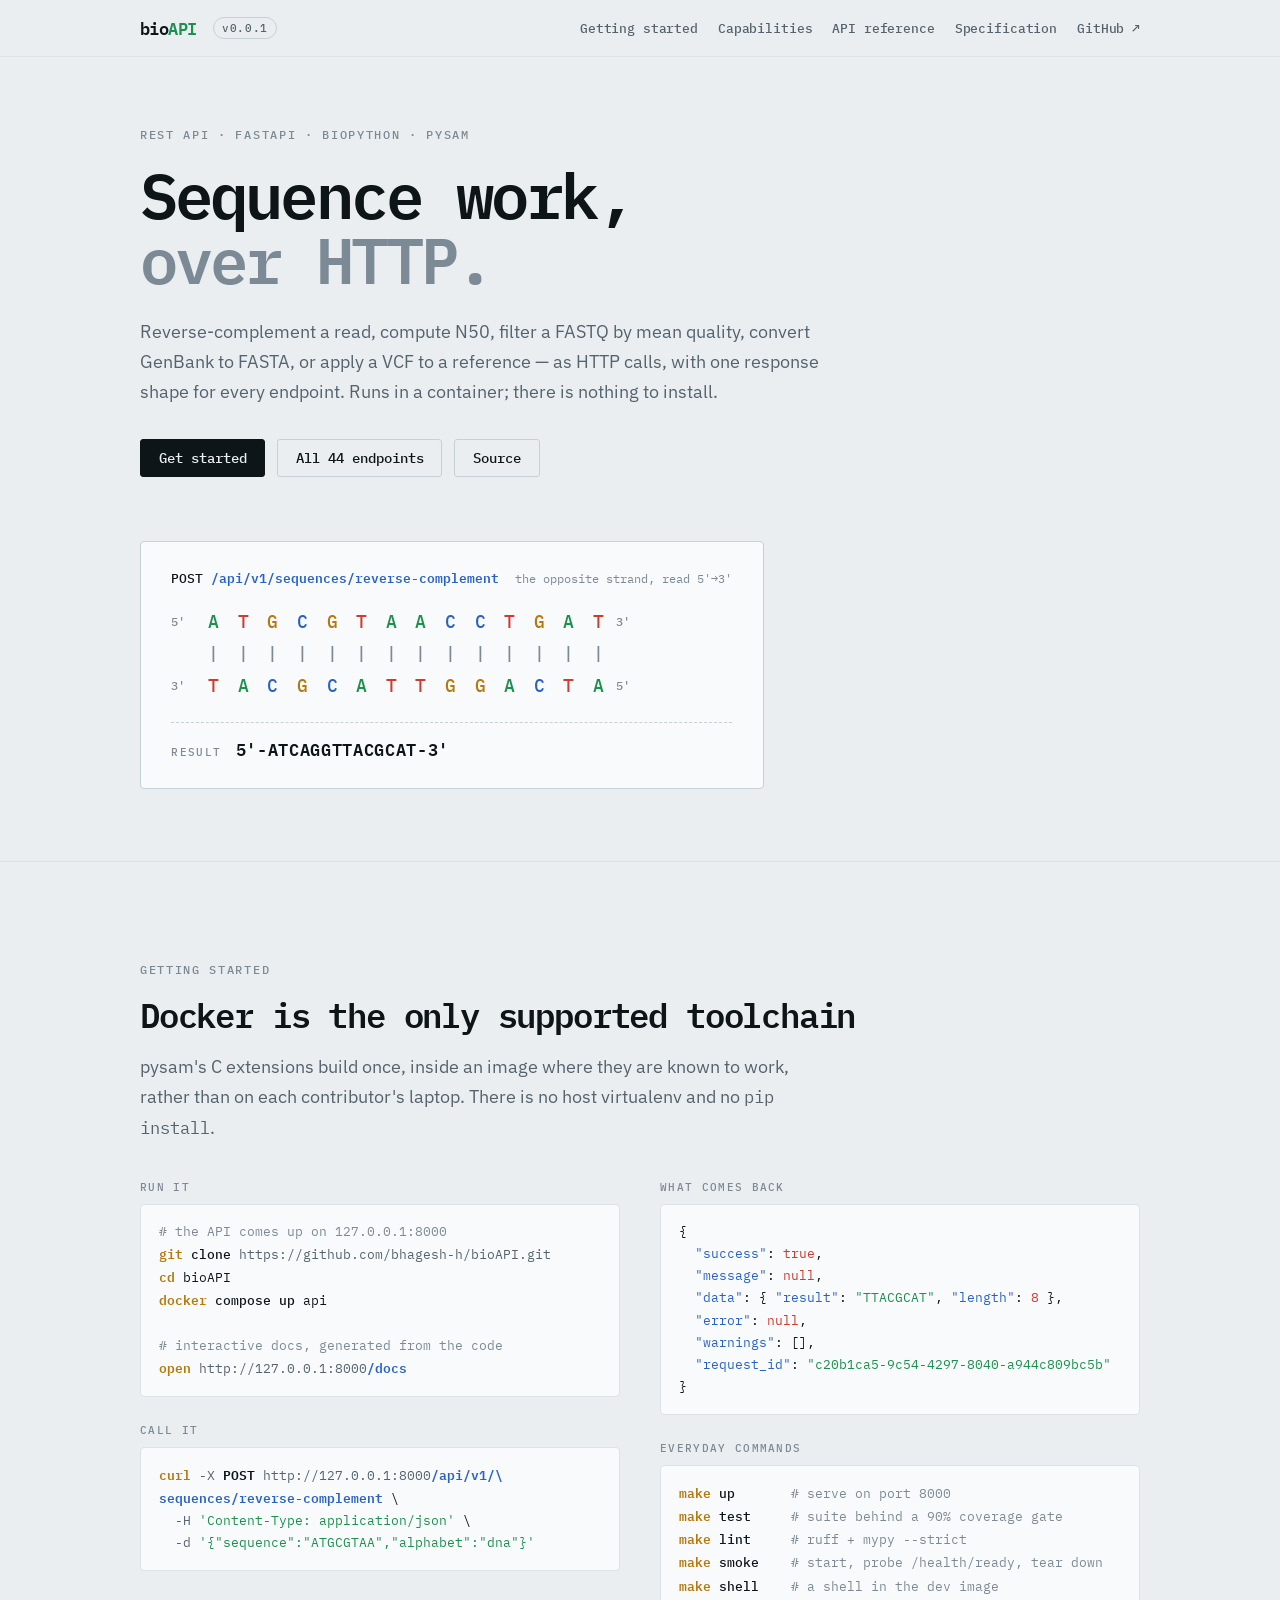
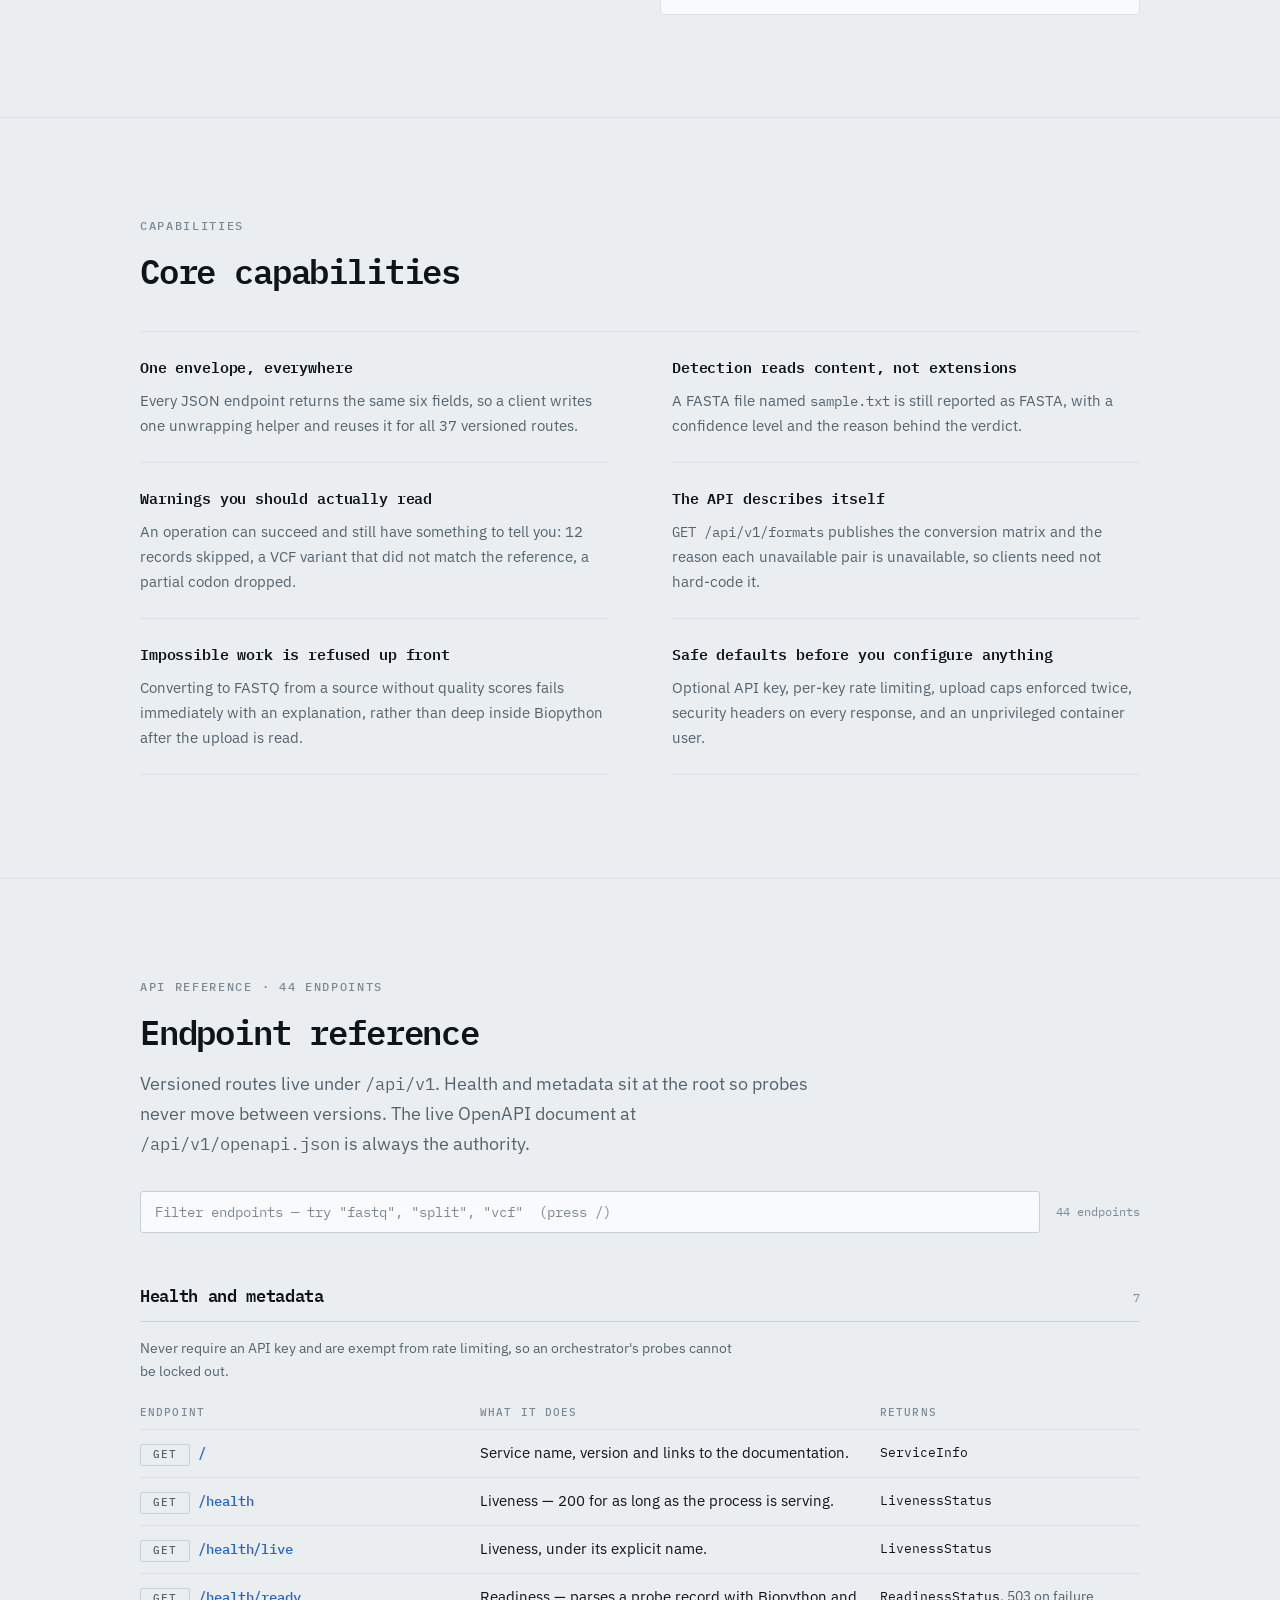
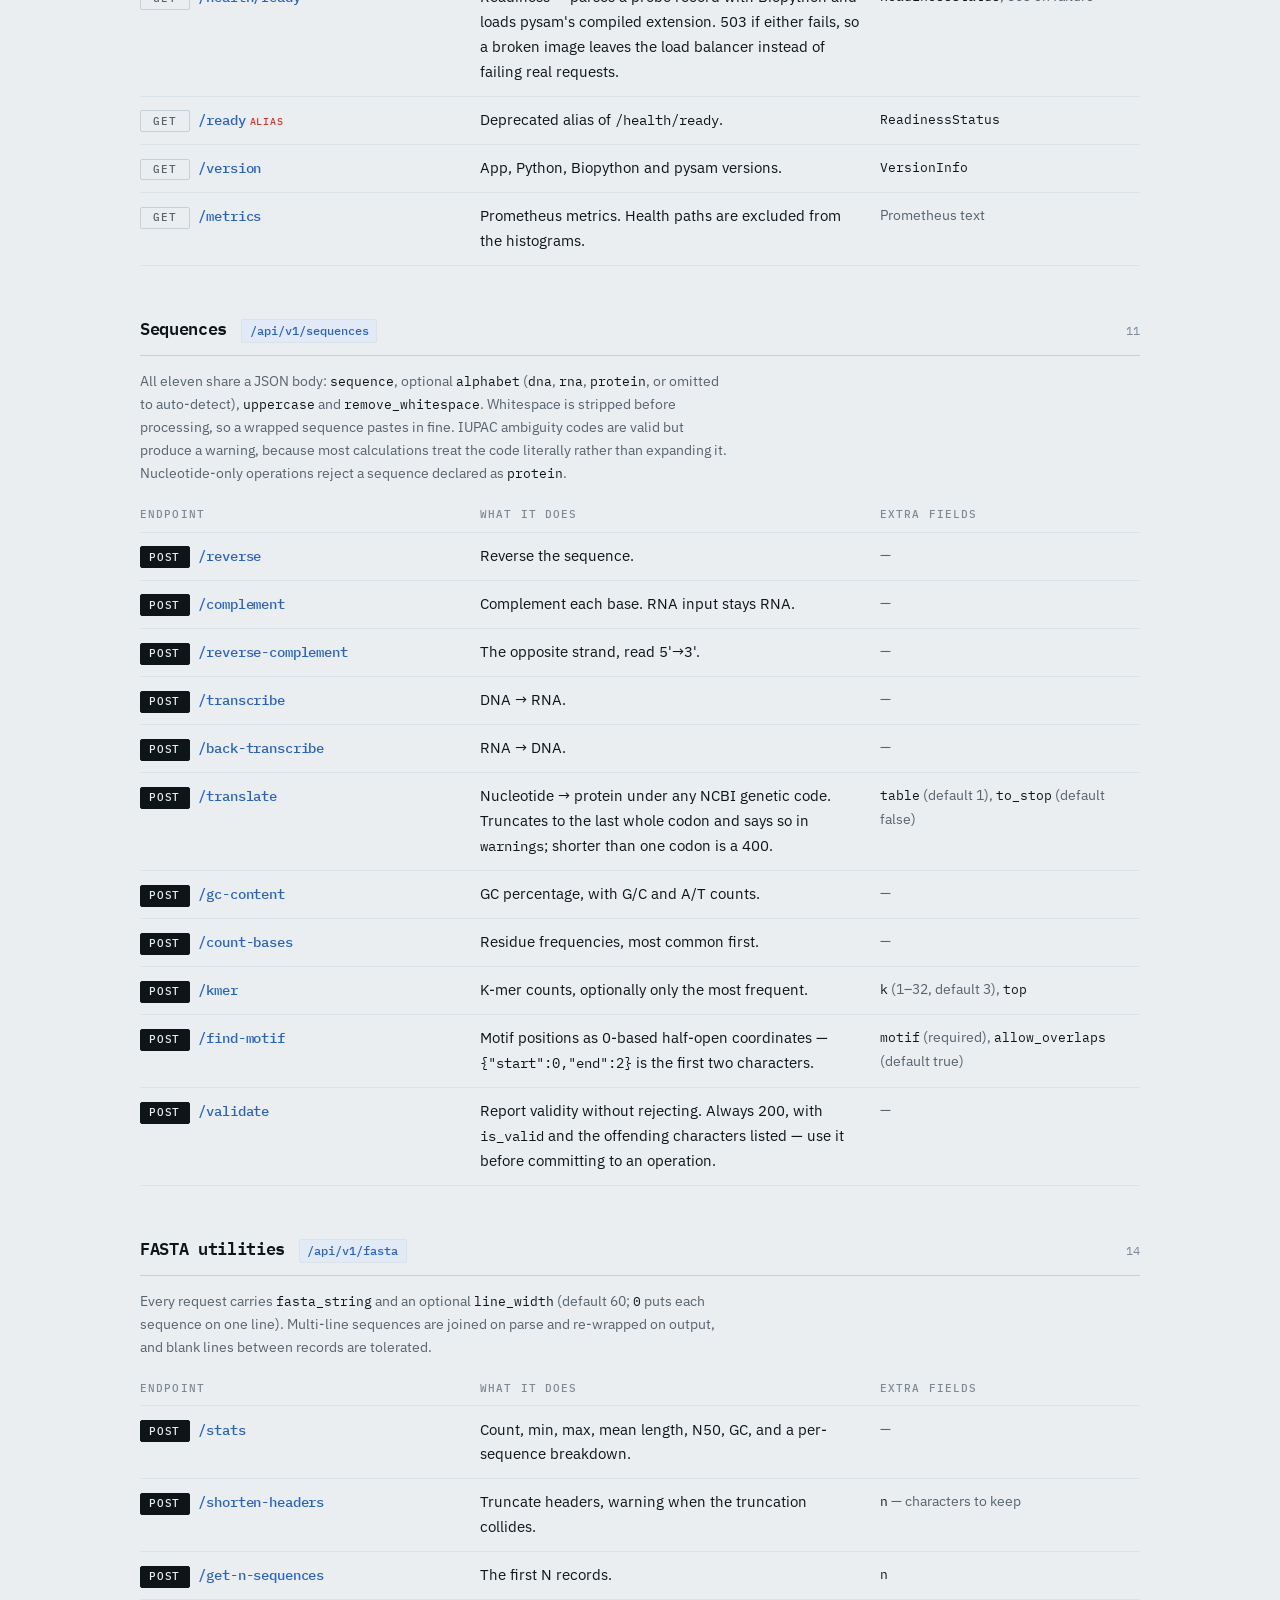
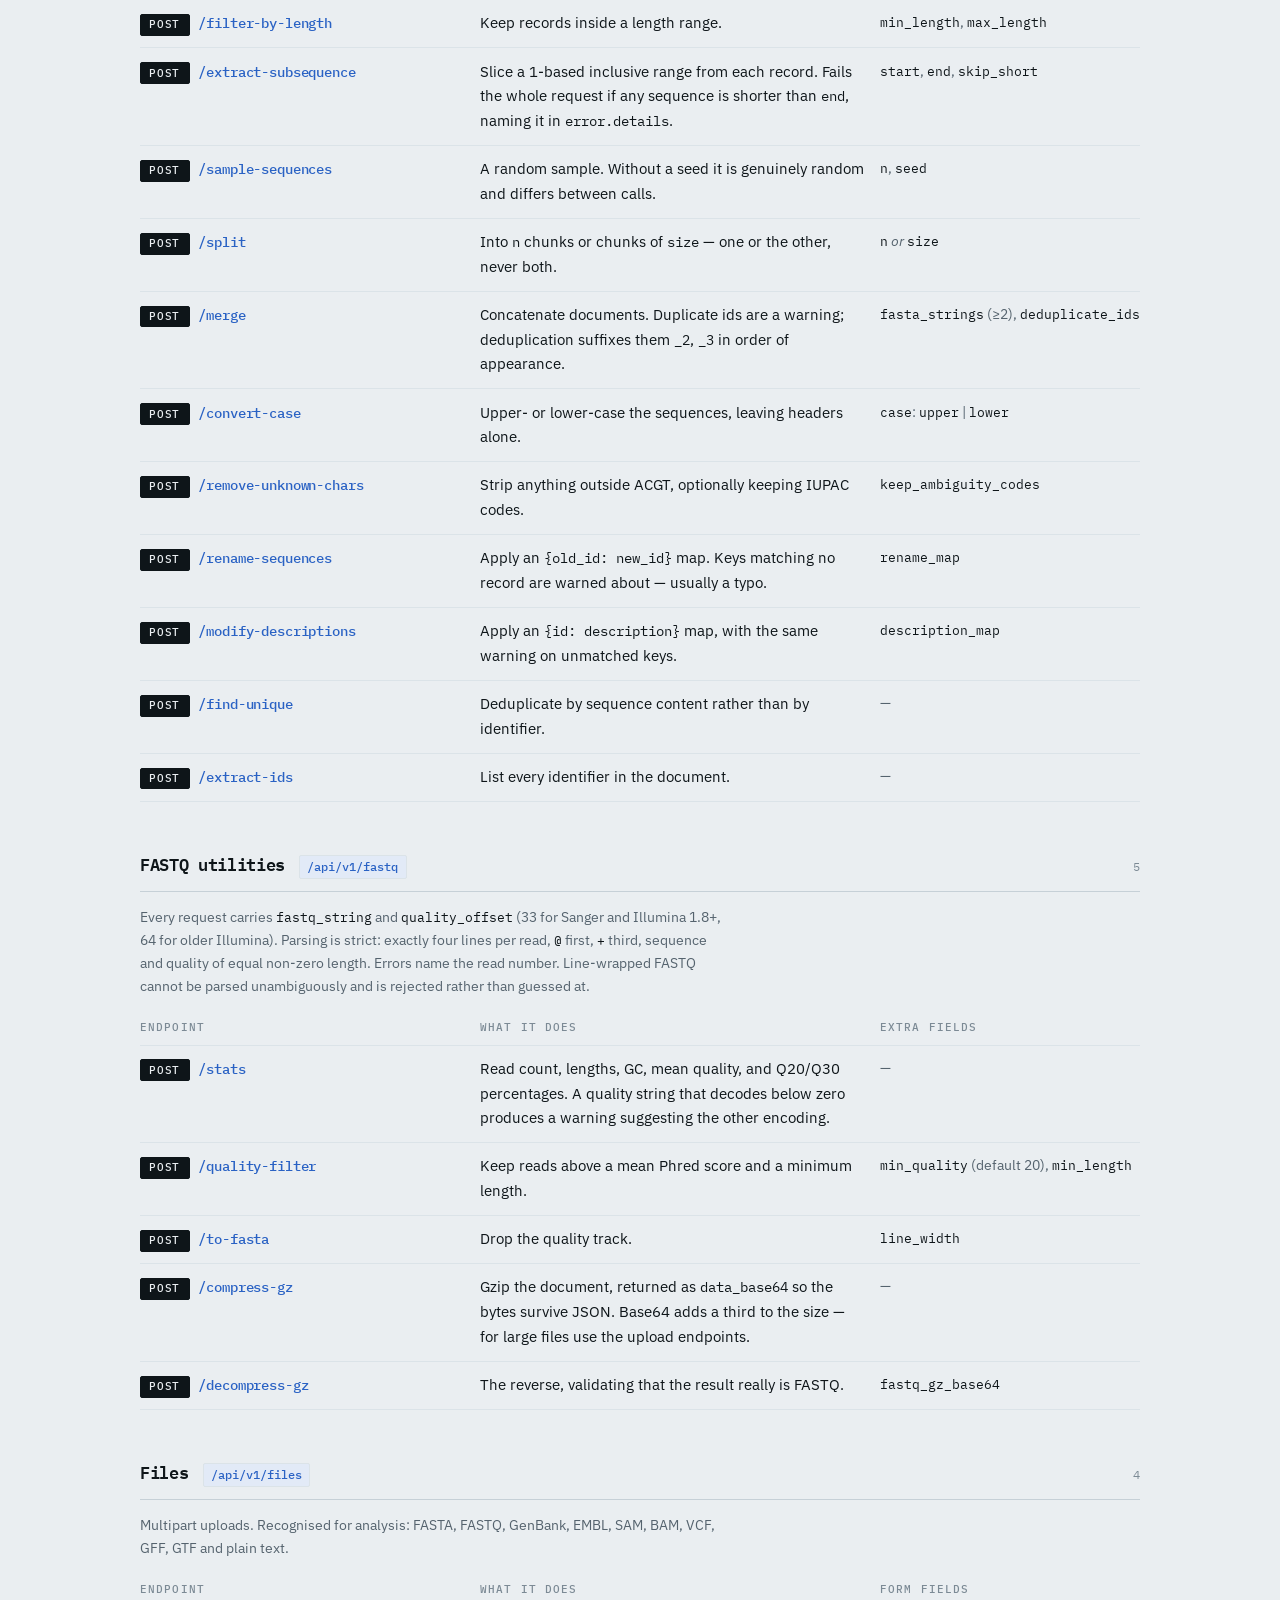
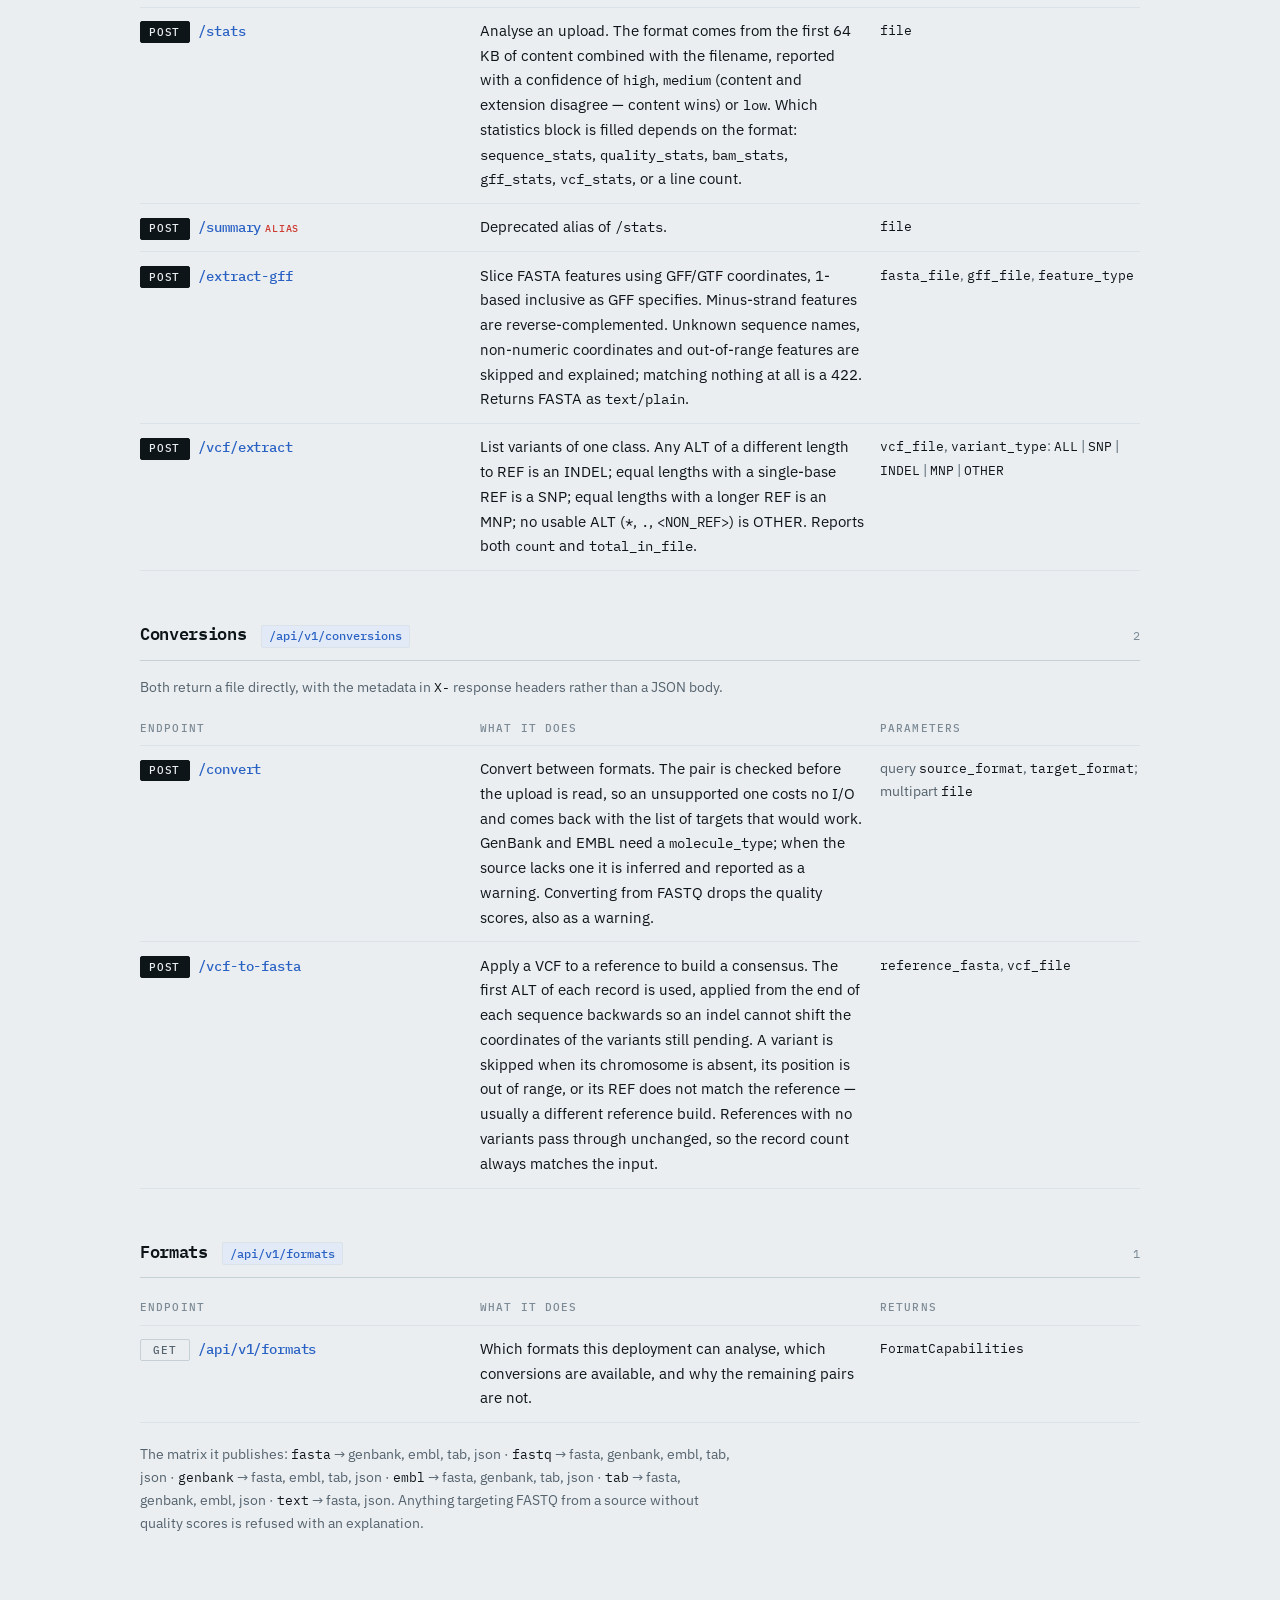
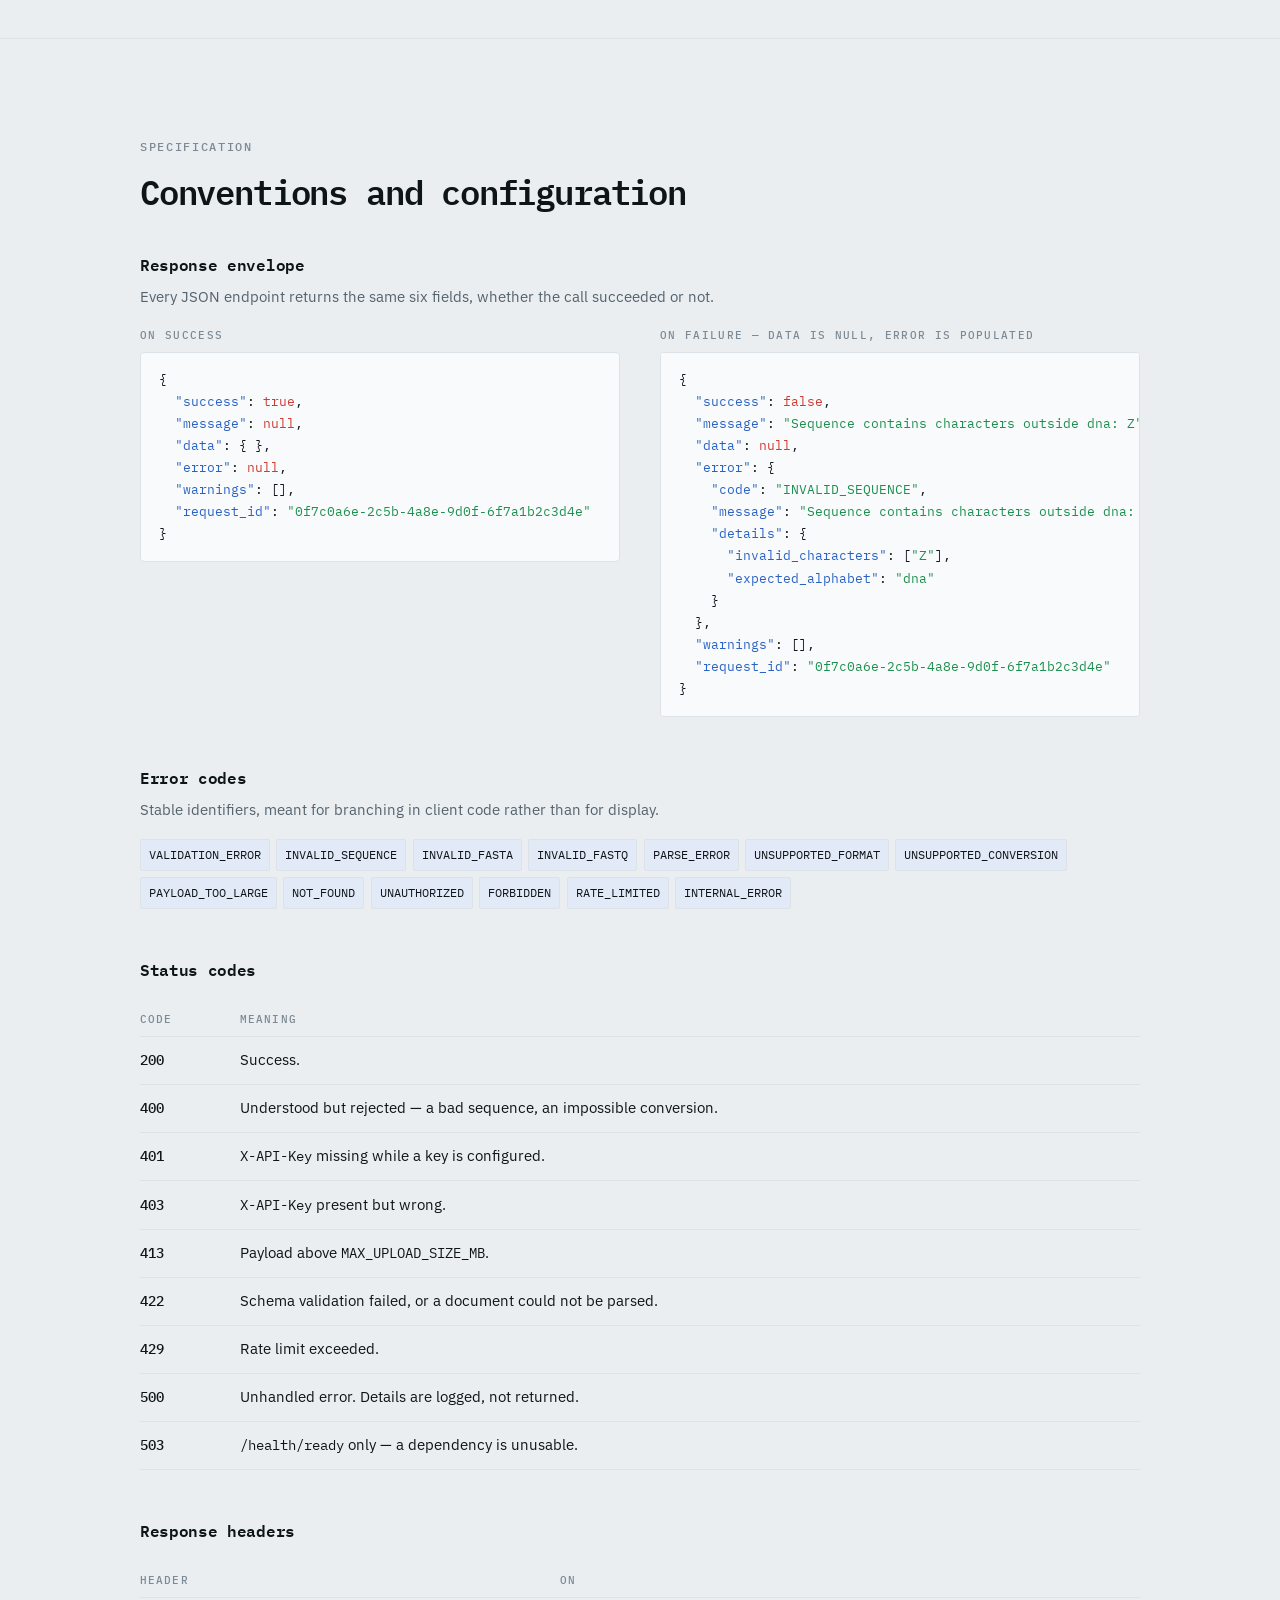
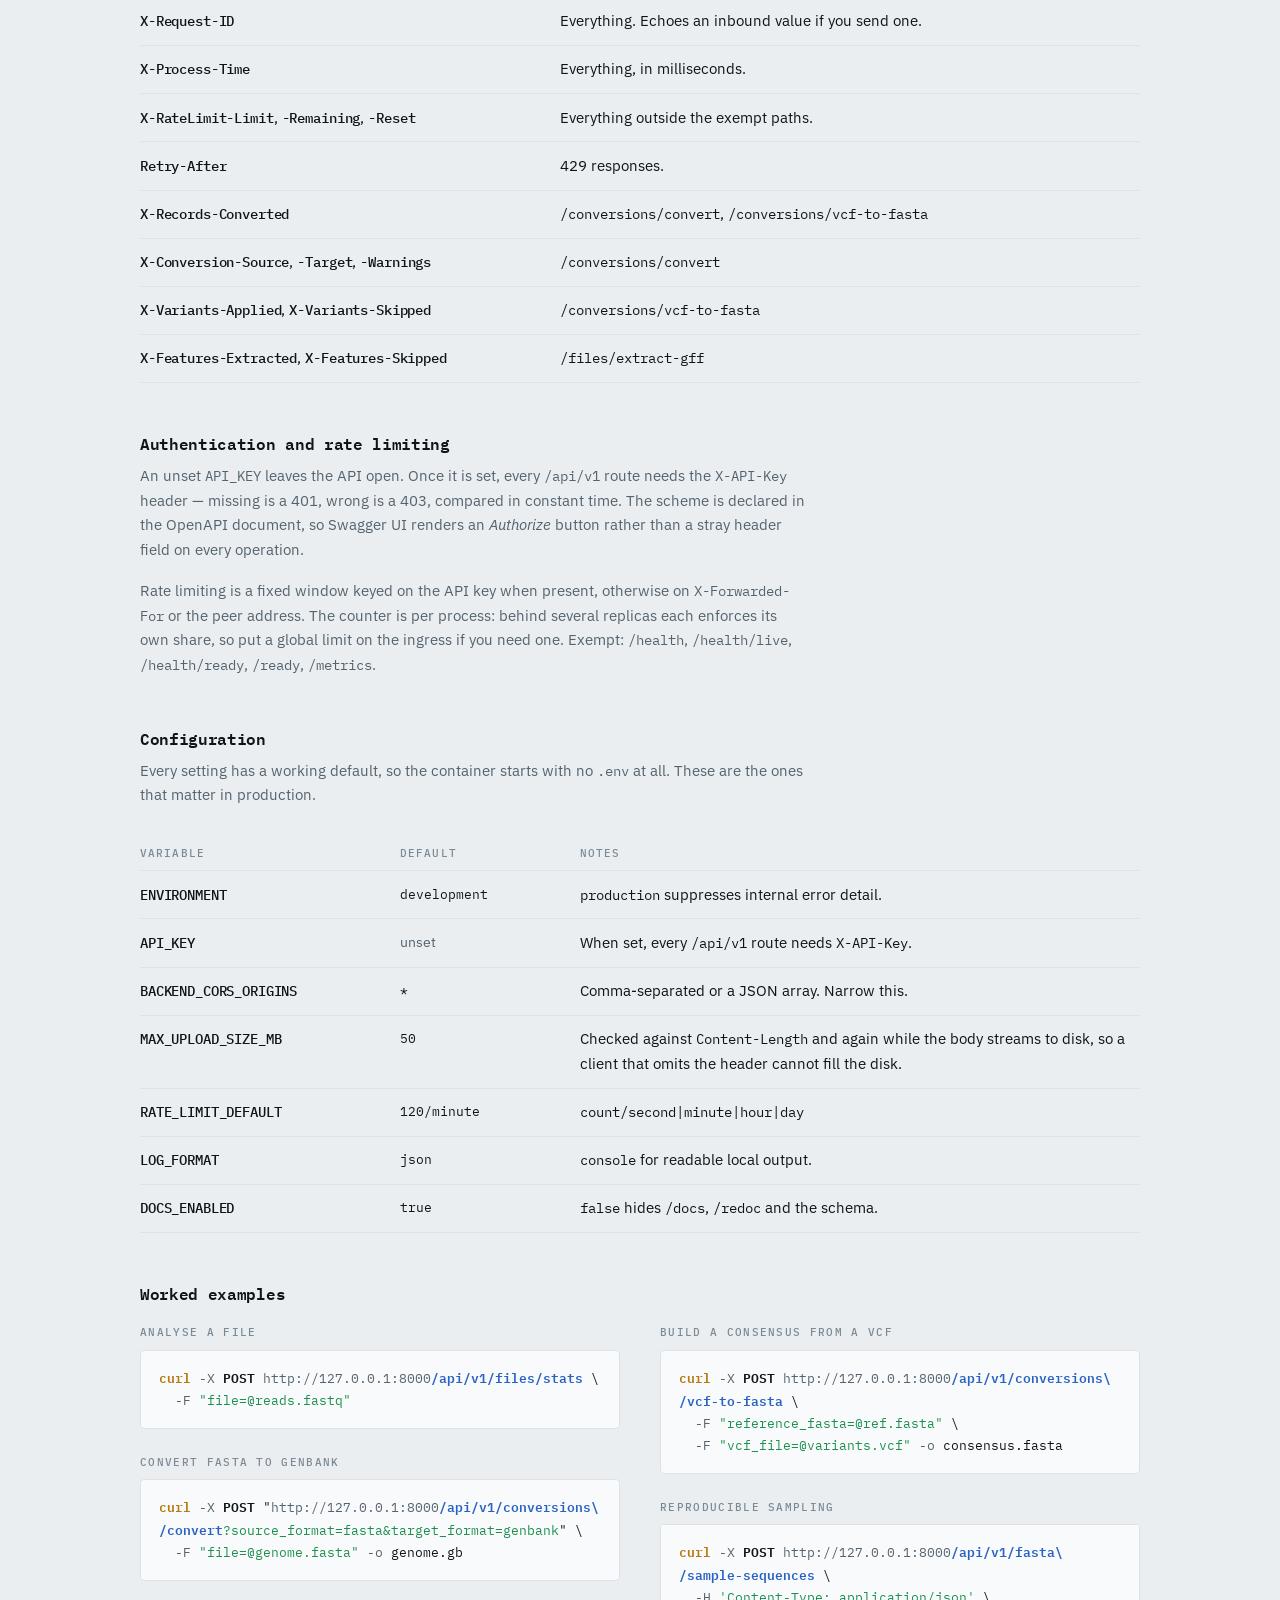
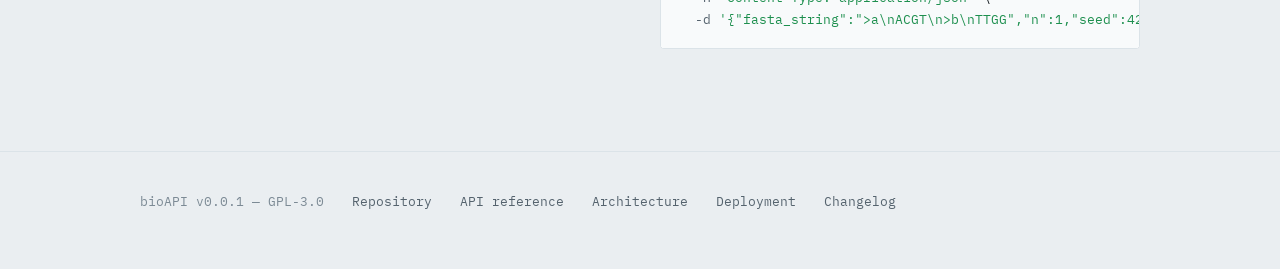
==== commit b40e39ce: "docs(site): syntax-colour the code blocks and rename the sections Code blocks were flat ink, which m" ====
--- a/site/index.html
+++ b/site/index.html
@@ -102,7 +102,7 @@
   text-decoration: none; letter-spacing: -0.01em;
 }
 .topnav a:hover { color: var(--ink); }
-@media (max-width: 640px) { .topnav a.opt { display: none; } }
+@media (max-width: 880px) { .topnav a.opt { display: none; } }
 @media (max-width: 560px) {
   .topbar .wrap { gap: 0.75rem; }
   .topnav { gap: 0.9rem; }
@@ -141,6 +141,7 @@
   margin-bottom: 1.4rem;
 }
 .strand-head .op { font: 500 0.8125rem/1 var(--mono); color: var(--ink); }
+.strand-head .op-path { color: var(--base-c); font-weight: 600; }
 .strand-head .note { font: 400 0.75rem/1 var(--mono); color: var(--ink-3); }
 .ladder { display: grid; gap: 0.28rem; width: max-content; min-width: 100%; }
 .rung { display: flex; align-items: center; gap: clamp(0.12rem, 0.6vw, 0.3rem); }
@@ -191,7 +192,18 @@
   font: 400 0.8125rem/1.7 var(--mono); color: var(--ink);
   tab-size: 2;
 }
-pre .c { color: var(--ink-3); }
+/* Syntax roles reuse the trace palette, so the page keeps one colour language:
+   amber = the command, blue = the address, green = the data, red = literals. */
+pre .c   { color: var(--ink-3); }                    /* comment */
+pre .cmd { color: var(--base-g); font-weight: 600; } /* the program being run */
+pre .sub { color: var(--ink); font-weight: 500; }    /* its subcommand */
+pre .flg { color: var(--ink-2); }                    /* option flags */
+pre .mth { color: var(--ink); font-weight: 600; }    /* HTTP method */
+pre .url { color: var(--ink-2); }                    /* scheme and host */
+pre .ep  { color: var(--base-c); font-weight: 600; } /* the endpoint path */
+pre .str { color: var(--base-a); }                   /* string literal */
+pre .key { color: var(--base-c); }                   /* JSON key */
+pre .lit { color: var(--base-t); }                   /* number, boolean, null */
 .blocktitle {
   font: 500 0.6875rem/1 var(--mono); letter-spacing: 0.12em;
   text-transform: uppercase; color: var(--ink-3); margin: 0 0 0.7rem;
@@ -225,7 +237,7 @@
 }
 .group-head h3 { font-size: 1.0625rem; letter-spacing: -0.02em; }
 .group-head .path {
-  font: 500 0.75rem/1 var(--mono); color: var(--ink-2);
+  font: 500 0.75rem/1 var(--mono); color: var(--base-c);
   background: var(--accent-soft); border: 1px solid var(--rule-2);
   border-radius: 2px; padding: 0.3rem 0.45rem;
 }
@@ -251,6 +263,9 @@
 }
 .m.post { background: var(--ink); border-color: var(--ink); color: var(--paper); }
 td.p code { font-size: 0.875rem; font-weight: 500; letter-spacing: -0.01em; }
+/* Only the endpoint tables get the path colour — not the status-code,
+   header and configuration tables, which also use td.p. */
+[data-group] td.p code { color: var(--base-c); }
 td.f { color: var(--ink-2); font-size: 0.875rem; }
 td.f code { color: var(--ink); white-space: nowrap; }
 .dep { font: 500 0.625rem/1 var(--mono); letter-spacing: 0.08em; text-transform: uppercase; color: var(--base-t); }
@@ -282,11 +297,11 @@
     <a class="mark" href="#top">bio<span>API</span></a>
     <span class="ver">v0.0.1</span>
     <nav class="topnav">
-      <a class="opt" href="#start">start</a>
-      <a class="opt" href="#what">what it does</a>
-      <a href="#endpoints">endpoints</a>
-      <a href="#reference">reference</a>
-      <a href="https://github.com/bhagesh-h/bioAPI">github&nbsp;↗</a>
+      <a class="opt" href="#getting-started">Getting started</a>
+      <a class="opt" href="#capabilities">Capabilities</a>
+      <a href="#api-reference">API reference</a>
+      <a href="#specification">Specification</a>
+      <a href="https://github.com/bhagesh-h/bioAPI">GitHub&nbsp;↗</a>
     </nav>
   </div>
 </header>
@@ -304,14 +319,14 @@
       shape for every endpoint. Runs in a container; there is nothing to install.
     </p>
     <div class="cta">
-      <a class="btn" href="#start">Quick start</a>
-      <a class="btn ghost" href="#endpoints">All 44 endpoints</a>
+      <a class="btn" href="#getting-started">Get started</a>
+      <a class="btn ghost" href="#api-reference">All 44 endpoints</a>
       <a class="btn ghost" href="https://github.com/bhagesh-h/bioAPI">Source</a>
     </div>
 
     <figure class="strand anim" id="strand">
       <div class="strand-head">
-        <span class="op">POST /api/v1/sequences/reverse-complement</span>
+        <span class="op">POST <span class="op-path">/api/v1/sequences/reverse-complement</span></span>
         <span class="note">the opposite strand, read 5'→3'</span>
       </div>
       <div class="ladder">
@@ -328,9 +343,9 @@
 </section>
 
 <!-- ============================ quick start ============================ -->
-<section class="section" id="start">
+<section class="section" id="getting-started">
   <div class="wrap">
-    <p class="eyebrow">quick start</p>
+    <p class="eyebrow">Getting started</p>
     <h2>Docker is the only supported toolchain</h2>
     <p class="lede" style="margin-top:1rem">
       pysam's C extensions build once, inside an image where they are known to work,
@@ -342,44 +357,44 @@
       <div>
         <p class="blocktitle">run it</p>
 <pre><span class="c"># the API comes up on 127.0.0.1:8000</span>
-git clone https://github.com/bhagesh-h/bioAPI.git
-cd bioAPI
-docker compose up api
+<span class="cmd">git</span> <span class="sub">clone</span> <span class="url">https://github.com/bhagesh-h/bioAPI.git</span>
+<span class="cmd">cd</span> bioAPI
+<span class="cmd">docker</span> <span class="sub">compose up</span> api
 
 <span class="c"># interactive docs, generated from the code</span>
-open http://127.0.0.1:8000/docs</pre>
+<span class="cmd">open</span> <span class="url">http://127.0.0.1:8000</span><span class="ep">/docs</span></pre>
         <p class="blocktitle" style="margin-top:1.75rem">call it</p>
-<pre>curl -X POST http://127.0.0.1:8000/api/v1/\
-sequences/reverse-complement \
-  -H 'Content-Type: application/json' \
-  -d '{"sequence":"ATGCGTAA","alphabet":"dna"}'</pre>
+<pre><span class="cmd">curl</span> <span class="flg">-X</span> <span class="mth">POST</span> <span class="url">http://127.0.0.1:8000</span><span class="ep">/api/v1/\
+sequences/reverse-complement</span> \
+  <span class="flg">-H</span> <span class="str">'Content-Type: application/json'</span> \
+  <span class="flg">-d</span> <span class="str">'{"sequence":"ATGCGTAA","alphabet":"dna"}'</span></pre>
       </div>
       <div>
         <p class="blocktitle">what comes back</p>
 <pre>{
-  "success": true,
-  "message": null,
-  "data": { "result": "TTACGCAT", "length": 8 },
-  "error": null,
-  "warnings": [],
-  "request_id": "c20b1ca5-9c54-4297-8040-a944c809bc5b"
+  <span class="key">"success"</span>: <span class="lit">true</span>,
+  <span class="key">"message"</span>: <span class="lit">null</span>,
+  <span class="key">"data"</span>: { <span class="key">"result"</span>: <span class="str">"TTACGCAT"</span>, <span class="key">"length"</span>: <span class="lit">8</span> },
+  <span class="key">"error"</span>: <span class="lit">null</span>,
+  <span class="key">"warnings"</span>: [],
+  <span class="key">"request_id"</span>: <span class="str">"c20b1ca5-9c54-4297-8040-a944c809bc5b"</span>
 }</pre>
         <p class="blocktitle" style="margin-top:1.75rem">everyday commands</p>
-<pre>make up       <span class="c"># serve on port 8000</span>
-make test     <span class="c"># suite behind a 90% coverage gate</span>
-make lint     <span class="c"># ruff + mypy --strict</span>
-make smoke    <span class="c"># start, probe /health/ready, tear down</span>
-make shell    <span class="c"># a shell in the dev image</span></pre>
+<pre><span class="cmd">make</span> <span class="sub">up</span>       <span class="c"># serve on port 8000</span>
+<span class="cmd">make</span> <span class="sub">test</span>     <span class="c"># suite behind a 90% coverage gate</span>
+<span class="cmd">make</span> <span class="sub">lint</span>     <span class="c"># ruff + mypy --strict</span>
+<span class="cmd">make</span> <span class="sub">smoke</span>    <span class="c"># start, probe /health/ready, tear down</span>
+<span class="cmd">make</span> <span class="sub">shell</span>    <span class="c"># a shell in the dev image</span></pre>
       </div>
     </div>
   </div>
 </section>
 
 <!-- ============================ features ============================ -->
-<section class="section" id="what">
+<section class="section" id="capabilities">
   <div class="wrap">
-    <p class="eyebrow">what it does</p>
-    <h2>Six things worth knowing</h2>
+    <p class="eyebrow">Capabilities</p>
+    <h2>Core capabilities</h2>
 
     <div class="feats">
       <div class="feat">
@@ -417,10 +432,10 @@
 </section>
 
 <!-- ============================ endpoints ============================ -->
-<section class="section" id="endpoints">
+<section class="section" id="api-reference">
   <div class="wrap">
-    <p class="eyebrow">reference · 44 endpoints</p>
-    <h2>Every endpoint</h2>
+    <p class="eyebrow">API reference · 44 endpoints</p>
+    <h2>Endpoint reference</h2>
     <p class="lede" style="margin-top:1rem">
       Versioned routes live under <code>/api/v1</code>. Health and metadata sit at the root
       so probes never move between versions. The live OpenAPI document at
@@ -607,7 +622,7 @@
     <!-- ---- formats ---- -->
     <div class="group" data-group>
       <div class="group-head">
-        <h3>Capabilities</h3>
+        <h3>Formats</h3>
         <span class="path">/api/v1/formats</span>
         <span class="n" data-n>1</span>
       </div>
@@ -633,40 +648,42 @@
 </section>
 
 <!-- ============================ reference ============================ -->
-<section class="section" id="reference">
+<section class="section" id="specification">
   <div class="wrap">
-    <p class="eyebrow">contract</p>
-    <h2>The shape of a response</h2>
+    <p class="eyebrow">Specification</p>
+    <h2>Conventions and configuration</h2>
 
     <div class="subsec">
-      <div class="cols">
+      <h3>Response envelope</h3>
+      <p>Every JSON endpoint returns the same six fields, whether the call succeeded or not.</p>
+      <div class="cols" style="margin-top:1.25rem">
         <div>
           <p class="blocktitle">on success</p>
 <pre>{
-  "success": true,
-  "message": null,
-  "data": { },
-  "error": null,
-  "warnings": [],
-  "request_id": "0f7c0a6e-2c5b-4a8e-9d0f-6f7a1b2c3d4e"
+  <span class="key">"success"</span>: <span class="lit">true</span>,
+  <span class="key">"message"</span>: <span class="lit">null</span>,
+  <span class="key">"data"</span>: { },
+  <span class="key">"error"</span>: <span class="lit">null</span>,
+  <span class="key">"warnings"</span>: [],
+  <span class="key">"request_id"</span>: <span class="str">"0f7c0a6e-2c5b-4a8e-9d0f-6f7a1b2c3d4e"</span>
 }</pre>
         </div>
         <div>
           <p class="blocktitle">on failure — data is null, error is populated</p>
 <pre>{
-  "success": false,
-  "message": "Sequence contains characters outside dna: Z",
-  "data": null,
-  "error": {
-    "code": "INVALID_SEQUENCE",
-    "message": "Sequence contains characters outside dna: Z",
-    "details": {
-      "invalid_characters": ["Z"],
-      "expected_alphabet": "dna"
+  <span class="key">"success"</span>: <span class="lit">false</span>,
+  <span class="key">"message"</span>: <span class="str">"Sequence contains characters outside dna: Z"</span>,
+  <span class="key">"data"</span>: <span class="lit">null</span>,
+  <span class="key">"error"</span>: {
+    <span class="key">"code"</span>: <span class="str">"INVALID_SEQUENCE"</span>,
+    <span class="key">"message"</span>: <span class="str">"Sequence contains characters outside dna: Z"</span>,
+    <span class="key">"details"</span>: {
+      <span class="key">"invalid_characters"</span>: [<span class="str">"Z"</span>],
+      <span class="key">"expected_alphabet"</span>: <span class="str">"dna"</span>
     }
   },
-  "warnings": [],
-  "request_id": "0f7c0a6e-2c5b-4a8e-9d0f-6f7a1b2c3d4e"
+  <span class="key">"warnings"</span>: [],
+  <span class="key">"request_id"</span>: <span class="str">"0f7c0a6e-2c5b-4a8e-9d0f-6f7a1b2c3d4e"</span>
 }</pre>
         </div>
       </div>
@@ -767,24 +784,24 @@
       <div class="cols" style="margin-top:1.25rem">
         <div>
           <p class="blocktitle">analyse a file</p>
-<pre>curl -X POST http://127.0.0.1:8000/api/v1/files/stats \
-  -F "file=@reads.fastq"</pre>
+<pre><span class="cmd">curl</span> <span class="flg">-X</span> <span class="mth">POST</span> <span class="url">http://127.0.0.1:8000</span><span class="ep">/api/v1/files/stats</span> \
+  <span class="flg">-F</span> <span class="str">"file=@reads.fastq"</span></pre>
           <p class="blocktitle" style="margin-top:1.75rem">convert fasta to genbank</p>
-<pre>curl -X POST "http://127.0.0.1:8000/api/v1/conversions\
-/convert?source_format=fasta&amp;target_format=genbank" \
-  -F "file=@genome.fasta" -o genome.gb</pre>
+<pre><span class="cmd">curl</span> <span class="flg">-X</span> <span class="mth">POST</span> "<span class="url">http://127.0.0.1:8000</span><span class="ep">/api/v1/conversions\
+/convert</span><span class="str">?source_format=fasta&amp;target_format=genbank</span>" \
+  <span class="flg">-F</span> <span class="str">"file=@genome.fasta"</span> <span class="flg">-o</span> genome.gb</pre>
         </div>
         <div>
           <p class="blocktitle">build a consensus from a vcf</p>
-<pre>curl -X POST http://127.0.0.1:8000/api/v1/conversions\
-/vcf-to-fasta \
-  -F "reference_fasta=@ref.fasta" \
-  -F "vcf_file=@variants.vcf" -o consensus.fasta</pre>
+<pre><span class="cmd">curl</span> <span class="flg">-X</span> <span class="mth">POST</span> <span class="url">http://127.0.0.1:8000</span><span class="ep">/api/v1/conversions\
+/vcf-to-fasta</span> \
+  <span class="flg">-F</span> <span class="str">"reference_fasta=@ref.fasta"</span> \
+  <span class="flg">-F</span> <span class="str">"vcf_file=@variants.vcf"</span> <span class="flg">-o</span> consensus.fasta</pre>
           <p class="blocktitle" style="margin-top:1.75rem">reproducible sampling</p>
-<pre>curl -X POST http://127.0.0.1:8000/api/v1/fasta\
-/sample-sequences \
-  -H 'Content-Type: application/json' \
-  -d '{"fasta_string":"&gt;a\nACGT\n&gt;b\nTTGG","n":1,"seed":42}'</pre>
+<pre><span class="cmd">curl</span> <span class="flg">-X</span> <span class="mth">POST</span> <span class="url">http://127.0.0.1:8000</span><span class="ep">/api/v1/fasta\
+/sample-sequences</span> \
+  <span class="flg">-H</span> <span class="str">'Content-Type: application/json'</span> \
+  <span class="flg">-d</span> <span class="str">'{"fasta_string":"&gt;a\nACGT\n&gt;b\nTTGG","n":1,"seed":42}'</span></pre>
         </div>
       </div>
     </div>
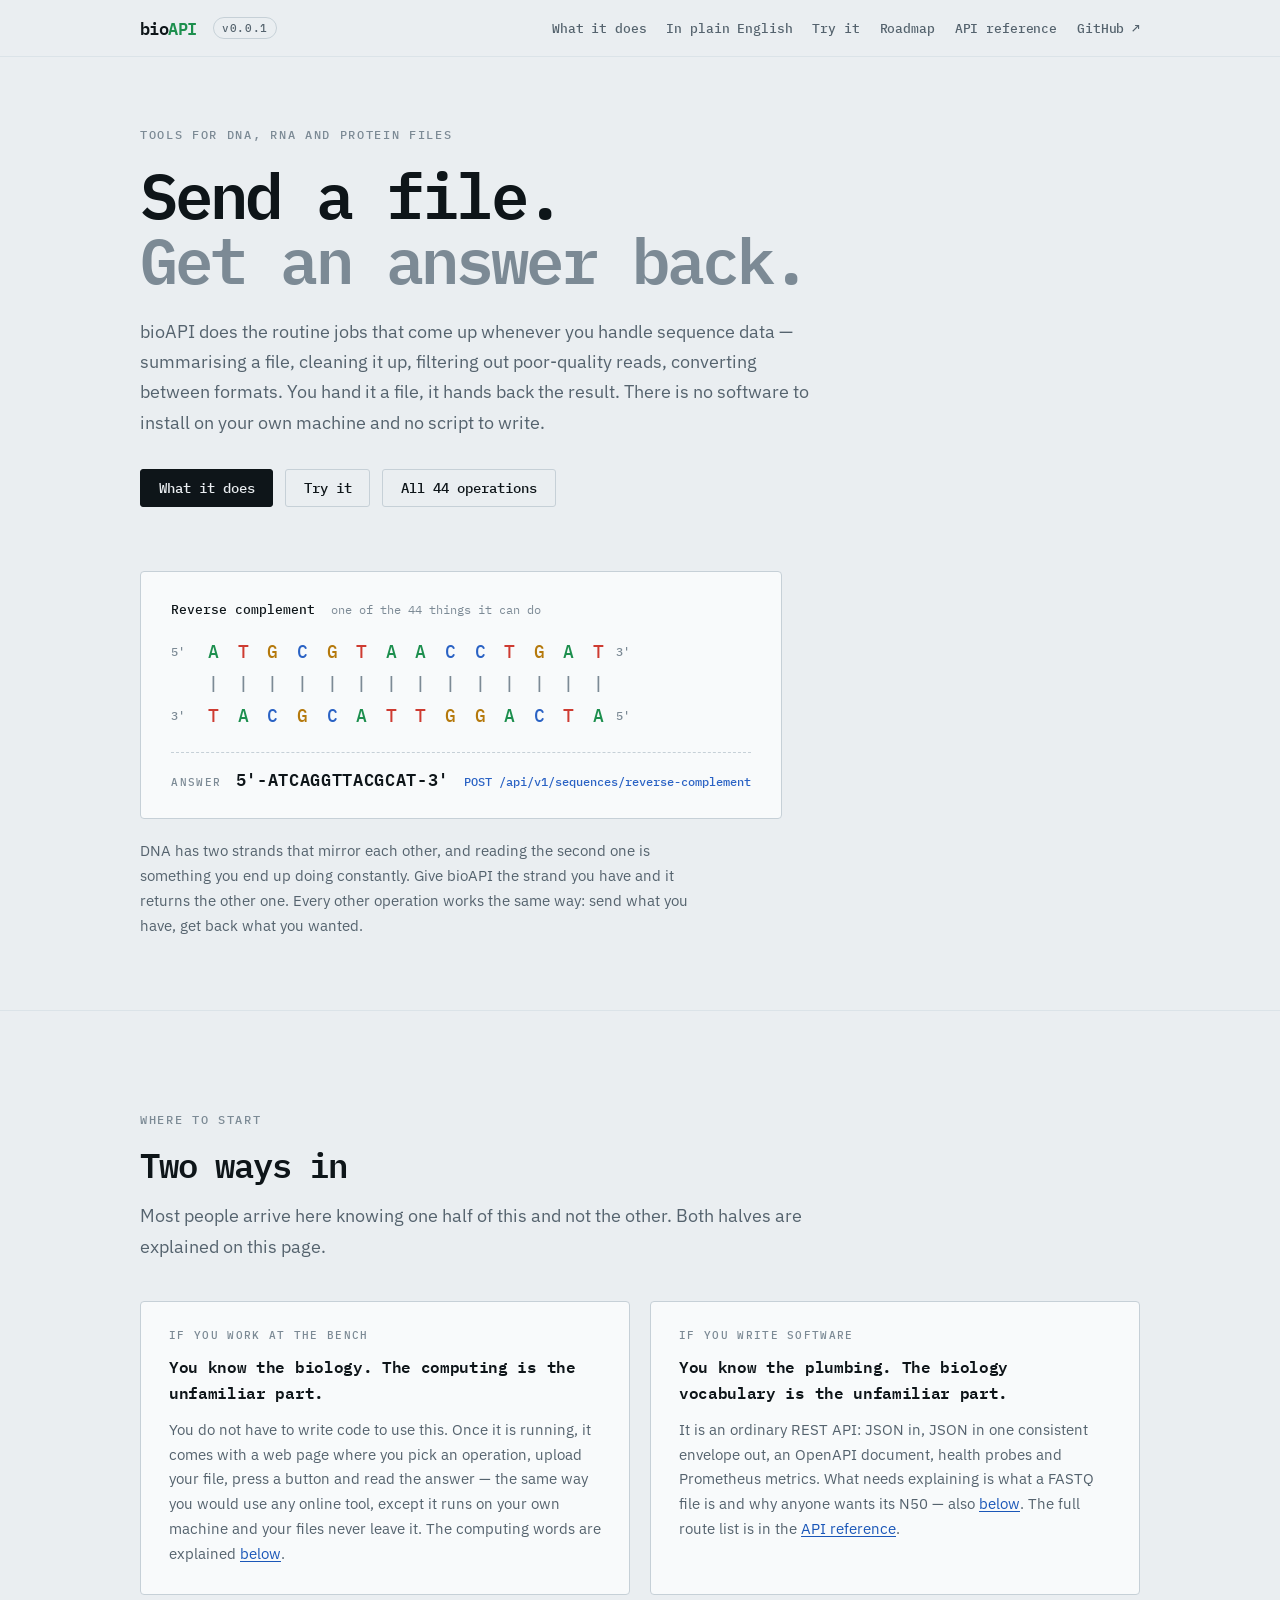
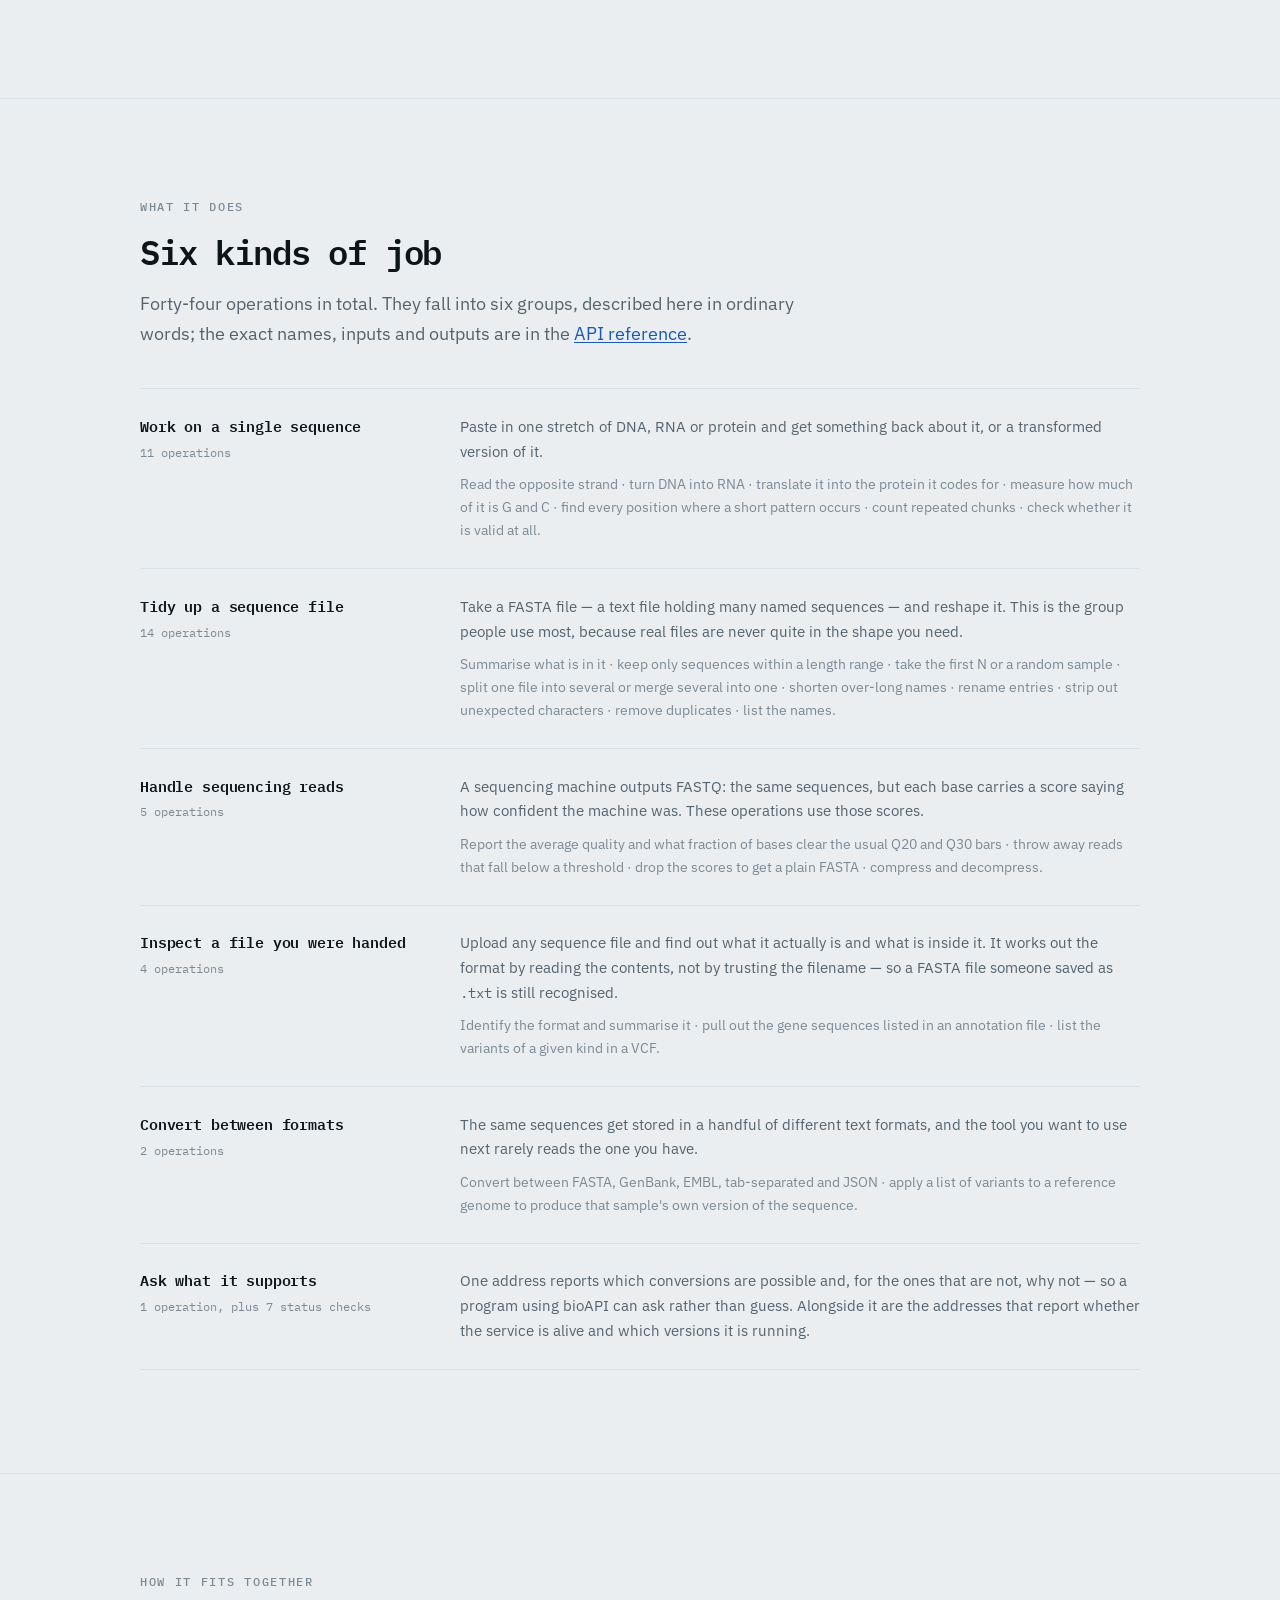
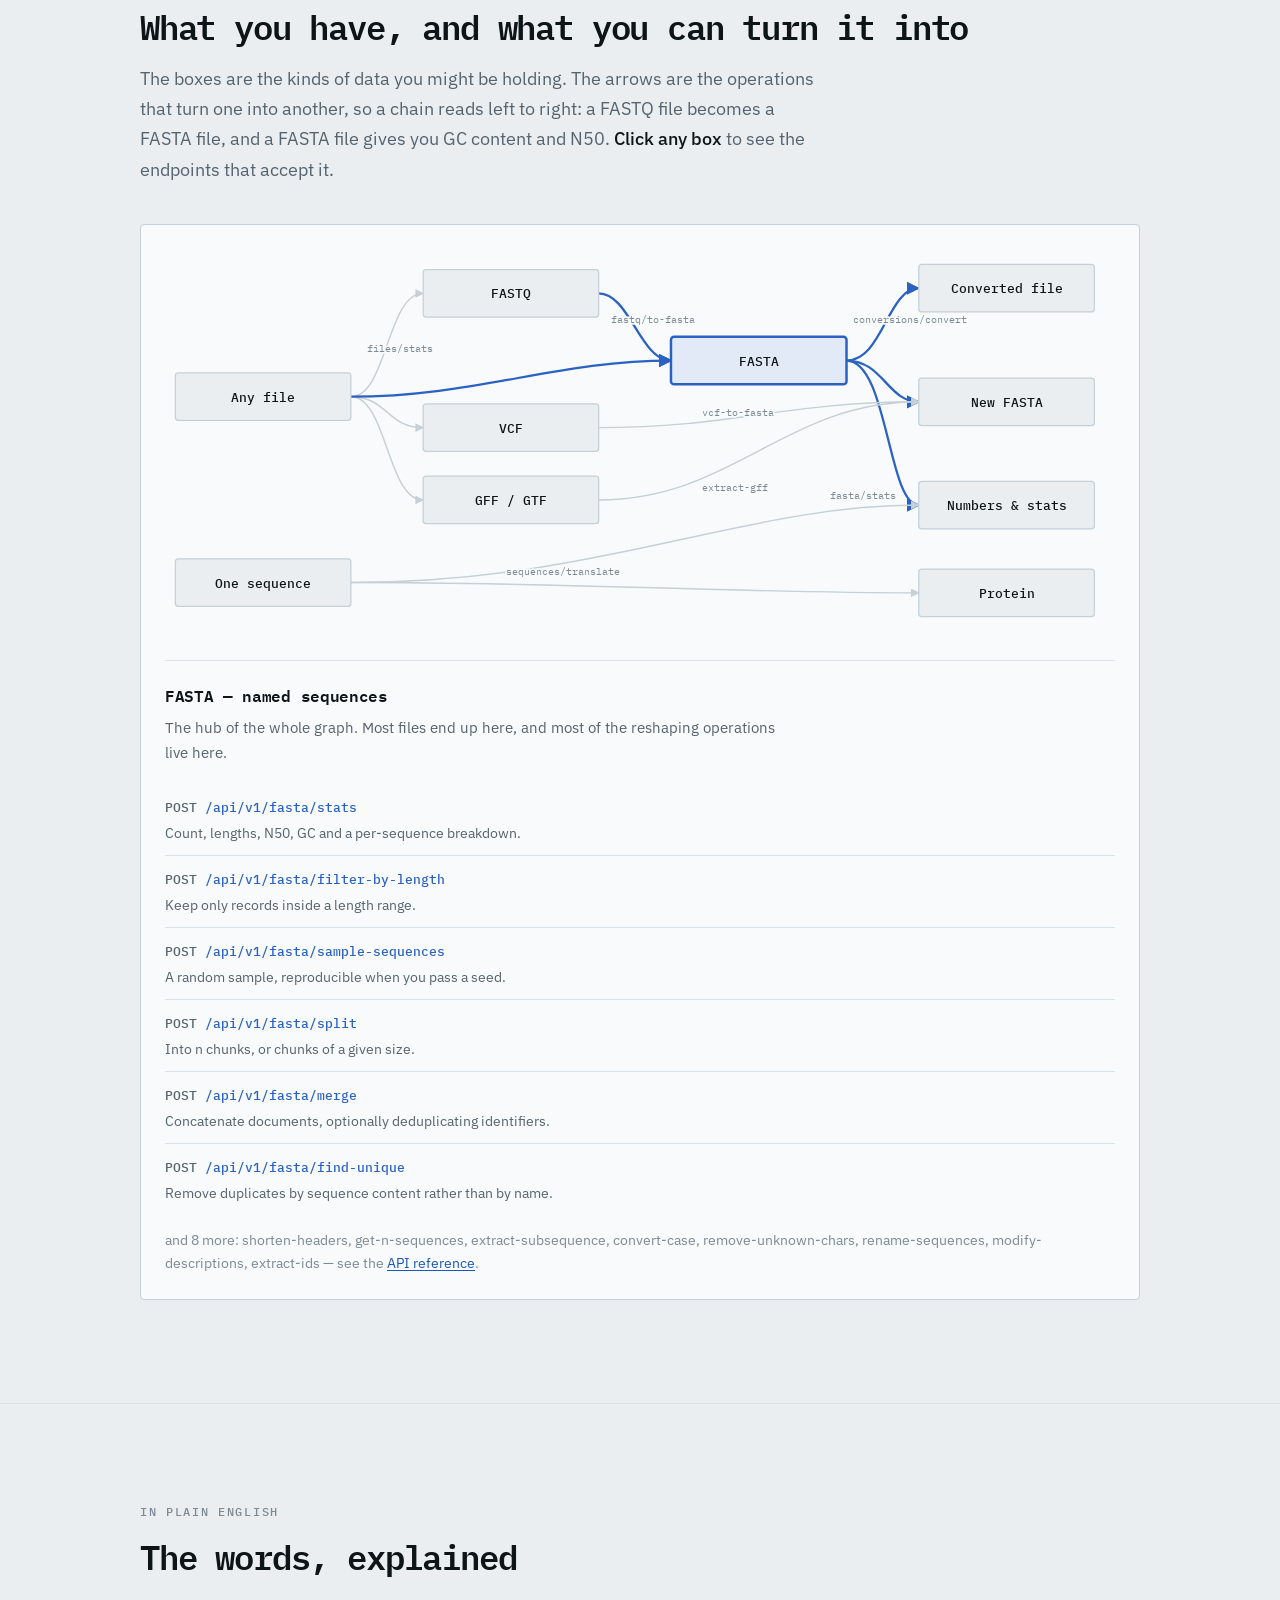
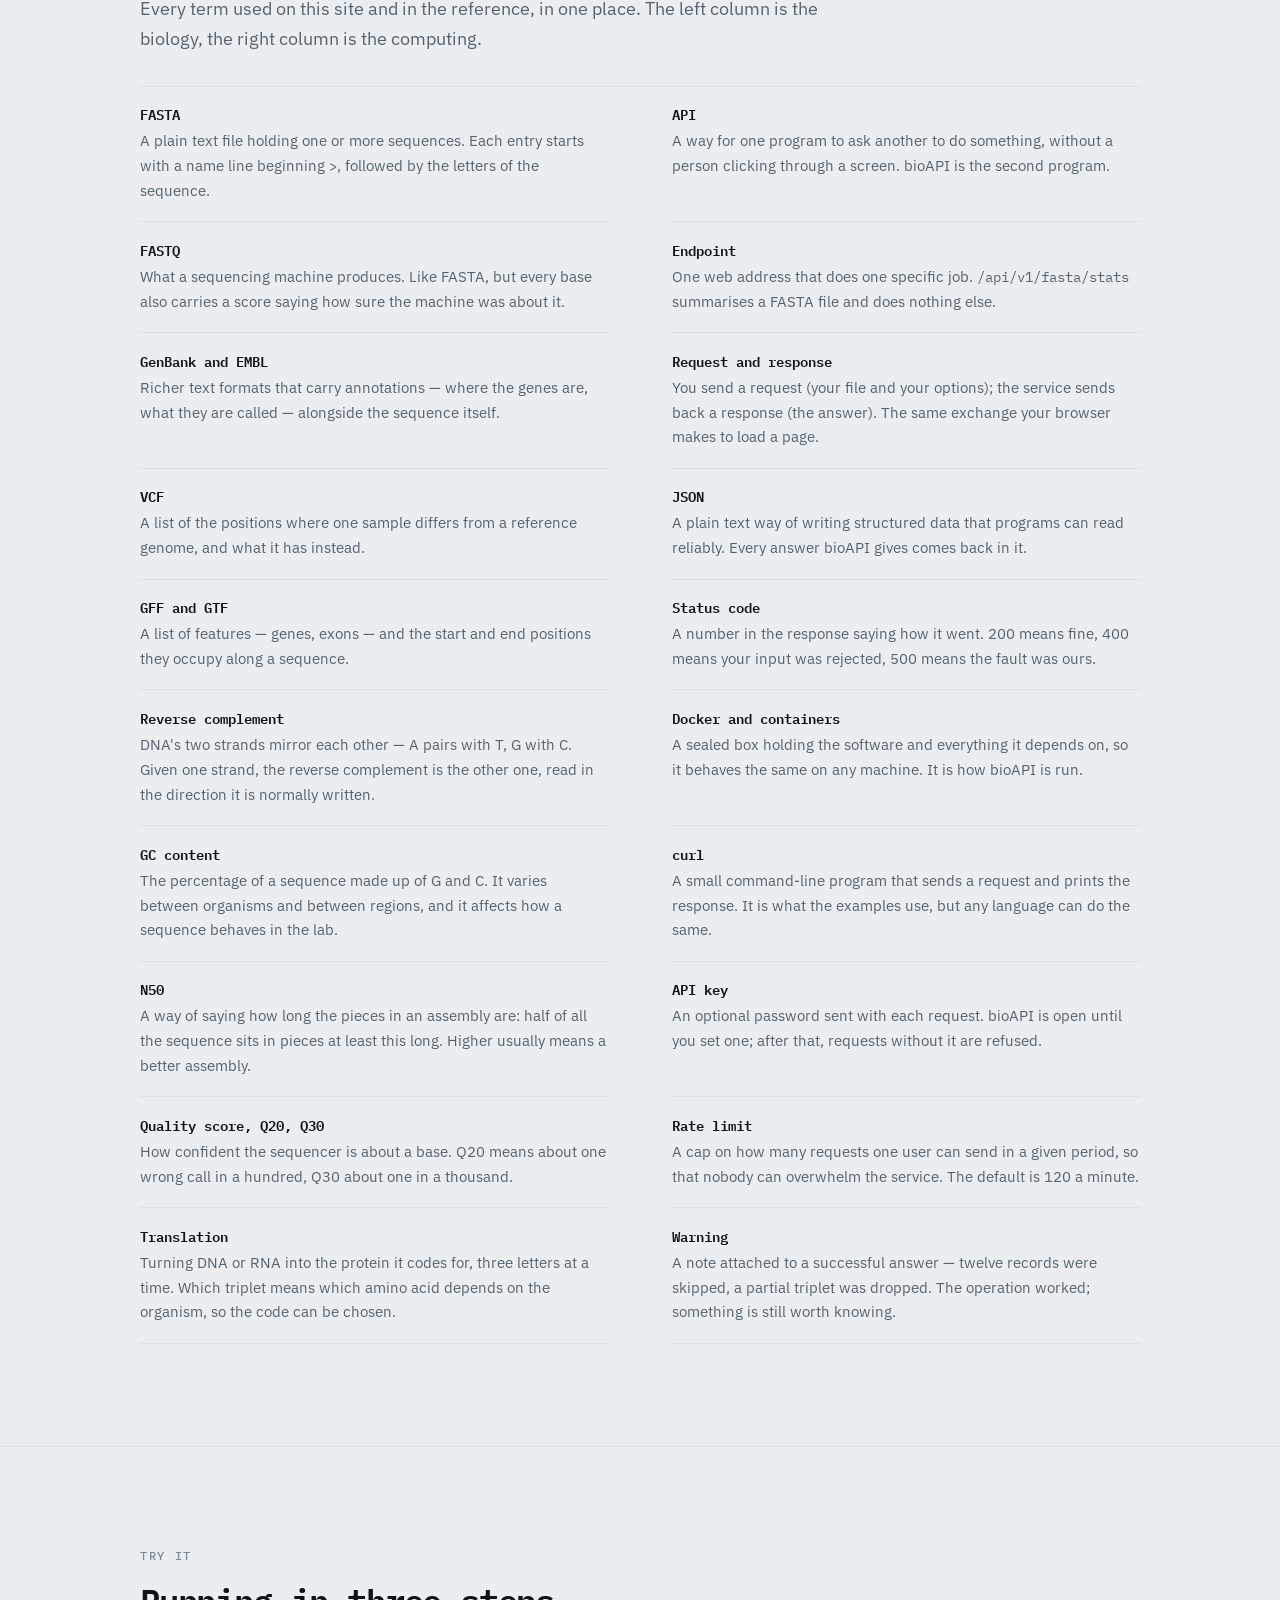
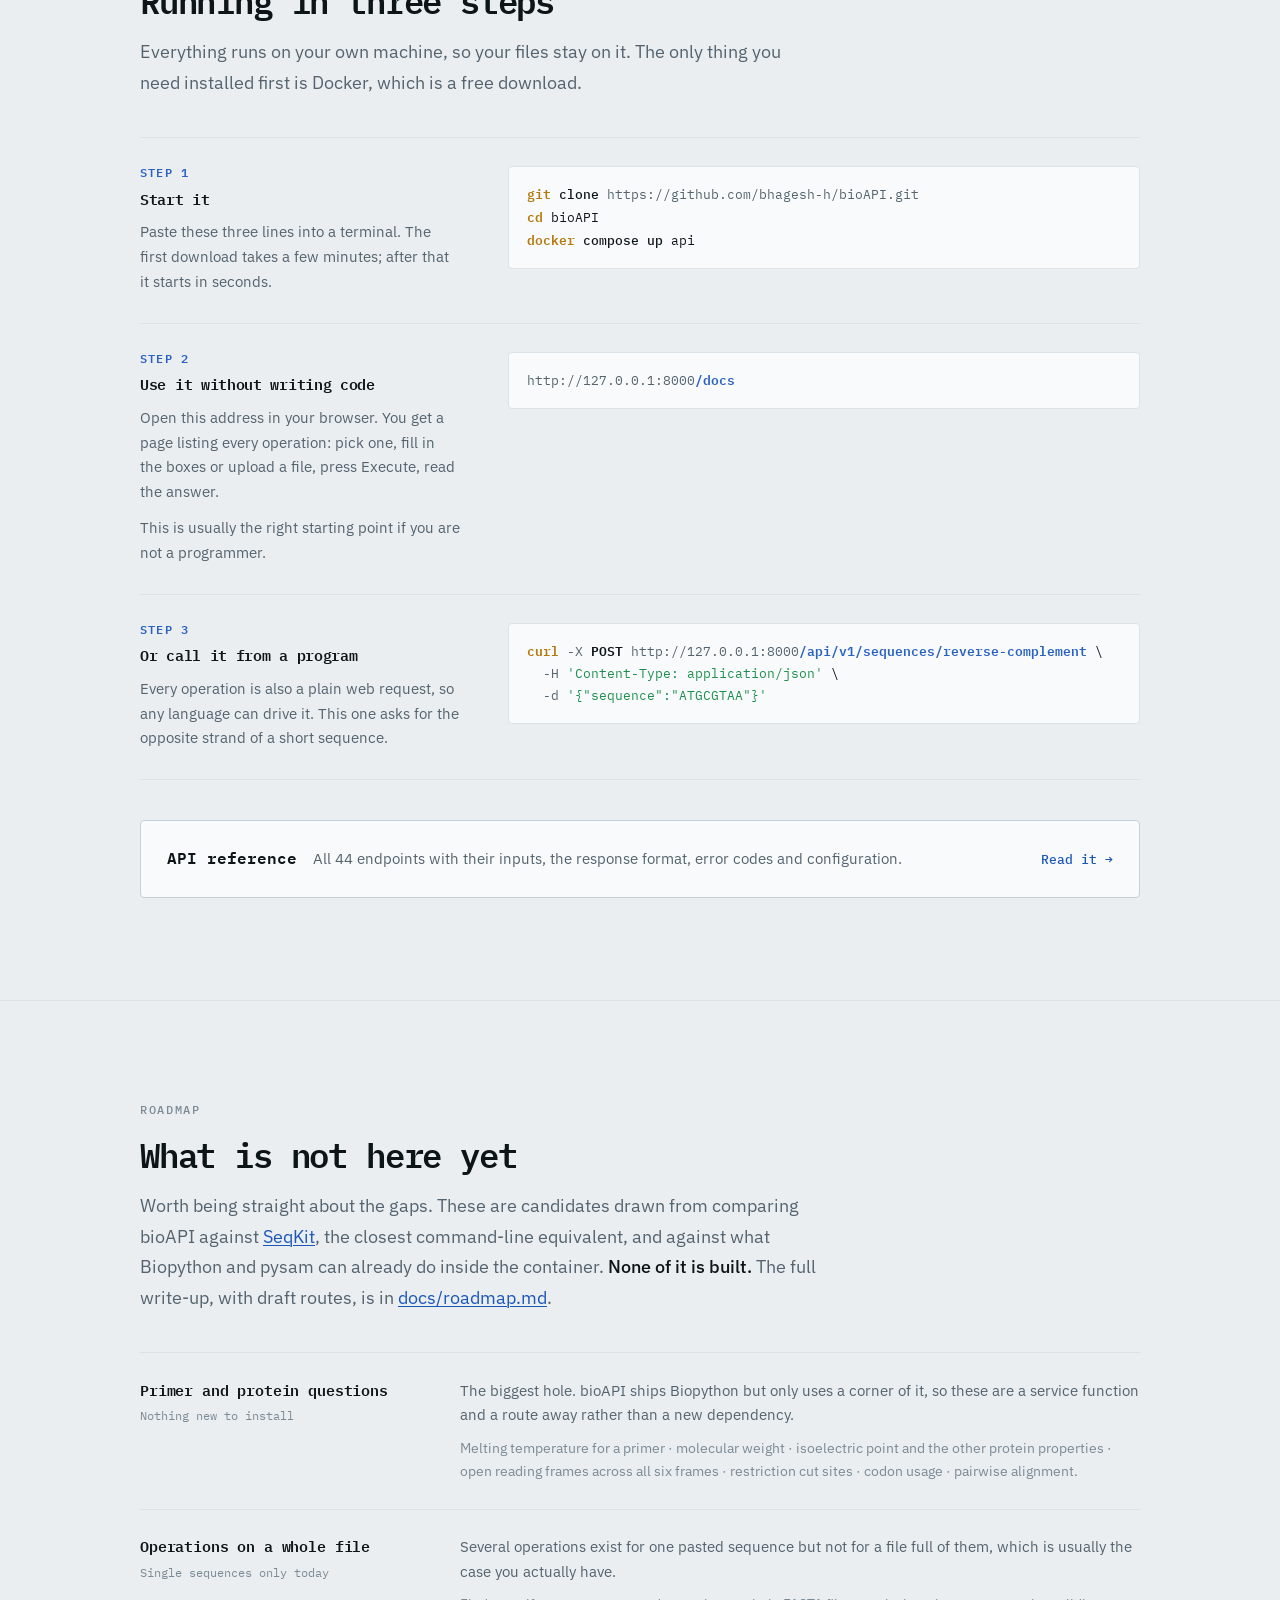
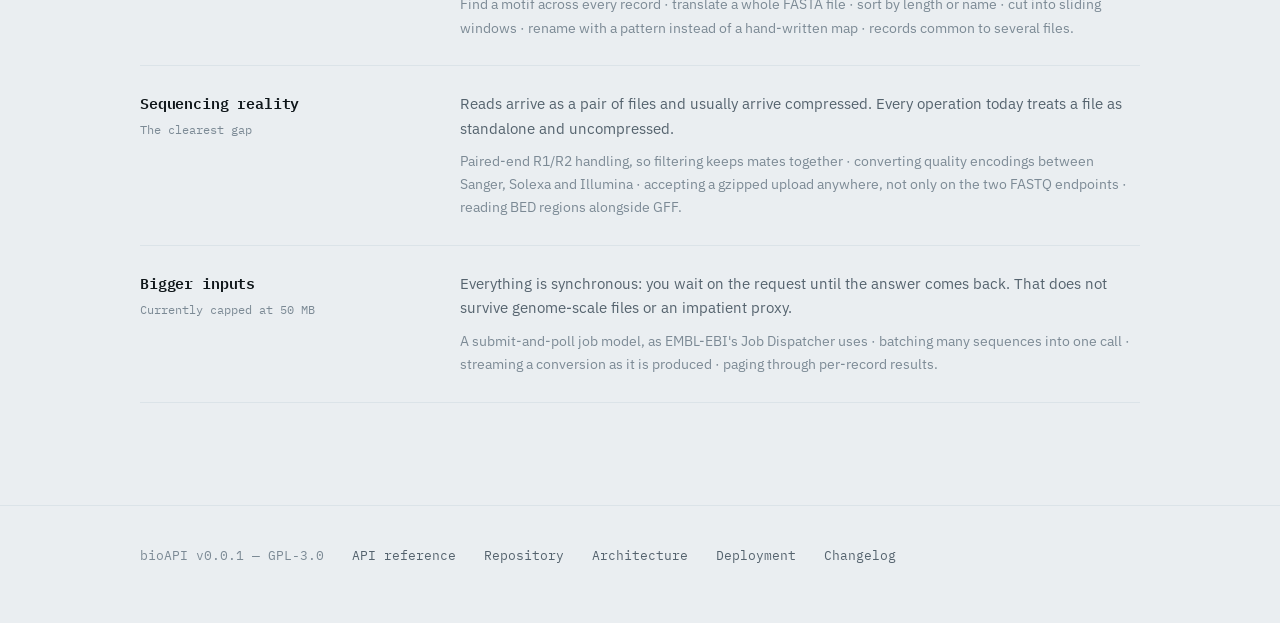
==== commit 5f0b7379: "docs(site): split the site in two, add an interoperability graph and a roadmap The single page assum" ====
--- a/site/index.html
+++ b/site/index.html
@@ -3,292 +3,13 @@
 <head>
 <meta charset="utf-8">
 <meta name="viewport" content="width=device-width, initial-scale=1">
-<title>bioAPI — a REST API for everyday bioinformatics</title>
-<meta name="description" content="Sequence manipulation, FASTA and FASTQ utilities, file analysis, format conversion and VCF-driven consensus generation over HTTP. Built on FastAPI, Biopython and pysam.">
+<title>bioAPI — sequence file tools you can call over the web</title>
+<meta name="description" content="bioAPI does the routine jobs that come up whenever you handle DNA, RNA or protein files — summarising, cleaning, filtering, converting. You send it a file; it sends the result back. Nothing to install.">
 <link rel="icon" href="data:image/svg+xml,<svg xmlns='http://www.w3.org/2000/svg' viewBox='0 0 32 32'><rect width='32' height='32' rx='7' fill='%230E1519'/><rect x='7' y='5' width='18' height='4' rx='2' fill='%231D8F4E'/><rect x='7' y='11' width='18' height='4' rx='2' fill='%232A62C4'/><rect x='7' y='17' width='18' height='4' rx='2' fill='%23C98A12'/><rect x='7' y='23' width='18' height='4' rx='2' fill='%23CE3B31'/></svg>">
 <link rel="preconnect" href="https://fonts.googleapis.com">
 <link rel="preconnect" href="https://fonts.gstatic.com" crossorigin>
 <link href="https://fonts.googleapis.com/css2?family=IBM+Plex+Mono:wght@400;500;600&family=IBM+Plex+Sans:wght@400;500;600&display=swap" rel="stylesheet">
-<style>
-/* ---- tokens -------------------------------------------------------- */
-:root {
-  --paper:  #EAEEF1;
-  --panel:  #F8FAFB;
-  --ink:    #0E1519;
-  --ink-2:  #55636E;
-  --ink-3:  #7C8A95;
-  --rule:   #C6D0D7;
-  --rule-2: #DBE3E8;
-  --accent: #1B57B8;
-  --accent-soft: #E2EAF7;
-  /* Sanger trace colours — the only place colour is spent */
-  --base-a: #1D8F4E;
-  --base-c: #2A62C4;
-  --base-g: #B5790C;
-  --base-t: #CE3B31;
-
-  --mono: "IBM Plex Mono", ui-monospace, SFMono-Regular, Menlo, Consolas, monospace;
-  --sans: "IBM Plex Sans", -apple-system, BlinkMacSystemFont, "Segoe UI", Roboto, sans-serif;
-
-  --gap: clamp(3.5rem, 8vw, 6.5rem);
-  --pad: clamp(1.25rem, 4vw, 2.5rem);
-}
-@media (prefers-color-scheme: dark) {
-  :root {
-    --paper:  #0D1317;
-    --panel:  #141D23;
-    --ink:    #E5EBEF;
-    --ink-2:  #98A7B3;
-    --ink-3:  #6F808C;
-    --rule:   #26333C;
-    --rule-2: #1C272E;
-    --accent: #7CACFF;
-    --accent-soft: #17252F;
-    --base-a: #4BC47D;
-    --base-c: #6E9EF5;
-    --base-g: #E0A93A;
-    --base-t: #F0665A;
-  }
-}
-
-/* ---- base ---------------------------------------------------------- */
-* { box-sizing: border-box; }
-html { scroll-behavior: smooth; scroll-padding-top: 5rem; -webkit-text-size-adjust: 100%; }
-body {
-  margin: 0;
-  background: var(--paper);
-  color: var(--ink);
-  font: 400 1rem/1.65 var(--sans);
-  font-feature-settings: "kern", "liga";
-  -webkit-font-smoothing: antialiased;
-}
-a { color: var(--accent); text-decoration-thickness: 1px; text-underline-offset: 2px; }
-a:hover { text-decoration-thickness: 2px; }
-:focus-visible { outline: 2px solid var(--accent); outline-offset: 3px; border-radius: 2px; }
-h1, h2, h3 { font-family: var(--mono); font-weight: 600; letter-spacing: -0.02em; margin: 0; }
-p { margin: 0 0 1rem; }
-p:last-child { margin-bottom: 0; }
-code { font-family: var(--mono); font-size: 0.9em; }
-
-.wrap { max-width: 1080px; margin: 0 auto; padding-inline: var(--pad); }
-.section { padding-block: var(--gap); border-top: 1px solid var(--rule-2); }
-.section h2 { font-size: clamp(1.5rem, 3.2vw, 2.1rem); letter-spacing: -0.035em; line-height: 1.15; }
-.eyebrow {
-  font: 500 0.75rem/1 var(--mono);
-  letter-spacing: 0.14em; text-transform: uppercase;
-  color: var(--ink-3); margin: 0 0 1.25rem;
-}
-.lede { font-size: clamp(1.02rem, 1.6vw, 1.15rem); color: var(--ink-2); max-width: 62ch; }
-
-/* ---- header -------------------------------------------------------- */
-.topbar {
-  position: sticky; top: 0; z-index: 20;
-  background: var(--paper);
-  background: color-mix(in srgb, var(--paper) 88%, transparent);
-  backdrop-filter: blur(10px);
-  border-bottom: 1px solid var(--rule-2);
-}
-.topbar .wrap { display: flex; align-items: center; gap: 1rem; height: 3.5rem; }
-.mark { font: 600 1.0625rem/1 var(--mono); letter-spacing: -0.03em; color: var(--ink); text-decoration: none; }
-.mark span { color: var(--base-a); }
-.ver {
-  font: 500 0.6875rem/1 var(--mono); letter-spacing: 0.06em;
-  color: var(--ink-2); border: 1px solid var(--rule); border-radius: 999px;
-  padding: 0.28rem 0.5rem;
-}
-.topnav { margin-left: auto; display: flex; gap: 1.25rem; }
-.topnav a {
-  font: 500 0.8125rem/1 var(--mono); color: var(--ink-2);
-  text-decoration: none; letter-spacing: -0.01em;
-}
-.topnav a:hover { color: var(--ink); }
-@media (max-width: 880px) { .topnav a.opt { display: none; } }
-@media (max-width: 560px) {
-  .topbar .wrap { gap: 0.75rem; }
-  .topnav { gap: 0.9rem; }
-  .ver { display: none; }  /* the version is still in the footer */
-}
-
-/* ---- hero ---------------------------------------------------------- */
-.hero { padding-block: clamp(2.75rem, 6vw, 4.5rem) clamp(3rem, 6vw, 4.5rem); }
-.hero h1 {
-  font-size: clamp(2.3rem, 6.4vw, 4rem);
-  line-height: 1.02; letter-spacing: -0.045em;
-  margin: 0 0 1.5rem; max-width: 16ch;
-}
-.hero h1 em { font-style: normal; color: var(--ink-3); }
-.hero .lede { margin-bottom: 2rem; }
-.cta { display: flex; flex-wrap: wrap; gap: 0.75rem; }
-.btn {
-  font: 500 0.875rem/1 var(--mono); text-decoration: none;
-  padding: 0.7rem 1.1rem; border-radius: 3px; border: 1px solid var(--ink);
-  background: var(--ink); color: var(--paper); transition: transform 0.12s ease;
-}
-.btn:hover { transform: translateY(-1px); }
-.btn.ghost { background: transparent; color: var(--ink); border-color: var(--rule); }
-.btn.ghost:hover { border-color: var(--ink); }
-
-/* ---- signature: the strand ------------------------------------------ */
-.strand {
-  margin: clamp(2.5rem, 6vw, 4rem) 0 0;
-  width: fit-content; max-width: 100%;
-  border: 1px solid var(--rule); border-radius: 4px;
-  background: var(--panel); padding: clamp(1.1rem, 3vw, 1.9rem);
-  overflow-x: auto;
-}
-.strand-head {
-  display: flex; flex-wrap: wrap; gap: 0.5rem 1rem; align-items: baseline;
-  margin-bottom: 1.4rem;
-}
-.strand-head .op { font: 500 0.8125rem/1 var(--mono); color: var(--ink); }
-.strand-head .op-path { color: var(--base-c); font-weight: 600; }
-.strand-head .note { font: 400 0.75rem/1 var(--mono); color: var(--ink-3); }
-.ladder { display: grid; gap: 0.28rem; width: max-content; min-width: 100%; }
-.rung { display: flex; align-items: center; gap: clamp(0.12rem, 0.6vw, 0.3rem); }
-.tick {
-  font: 500 clamp(0.6rem, 1.7vw, 0.75rem)/1 var(--mono);
-  color: var(--ink-3); width: 2.1em; flex: none;
-}
-.tick.r { text-align: right; }
-.b {
-  font: 500 clamp(0.72rem, 2.4vw, 1.15rem)/1.5 var(--mono);
-  width: clamp(1.05rem, 3.2vw, 1.55rem); flex: none;
-  text-align: center; border-radius: 2px;
-}
-.b[data-b="A"] { color: var(--base-a); }
-.b[data-b="C"] { color: var(--base-c); }
-.b[data-b="G"] { color: var(--base-g); }
-.b[data-b="T"] { color: var(--base-t); }
-.pair { color: var(--ink-3); opacity: 0.55; }
-.strand-out {
-  margin-top: 1.4rem; padding-top: 1.1rem; border-top: 1px dashed var(--rule);
-  display: flex; flex-wrap: wrap; align-items: baseline; gap: 0.5rem 0.9rem;
-}
-.strand-out .lbl {
-  font: 500 0.6875rem/1 var(--mono); letter-spacing: 0.12em;
-  text-transform: uppercase; color: var(--ink-3);
-}
-.strand-out .val { font: 600 clamp(0.85rem, 2.4vw, 1.05rem)/1 var(--mono); letter-spacing: 0.04em; }
-
-/* load sequence */
-.anim .b, .anim .pair, .anim .strand-out { opacity: 0; }
-.anim.go .b, .anim.go .pair { animation: rise 0.34s ease-out forwards; }
-.anim.go .strand-out { animation: rise 0.4s ease-out 0.95s forwards; }
-@keyframes rise { from { opacity: 0; transform: translateY(4px); } to { opacity: 1; transform: none; } }
-@media (prefers-reduced-motion: reduce) {
-  .anim .b, .anim .pair, .anim .strand-out { opacity: 1 !important; animation: none !important; }
-  html { scroll-behavior: auto; }
-}
-
-/* ---- two-column blocks --------------------------------------------- */
-.cols { display: grid; gap: clamp(1.5rem, 4vw, 2.5rem); }
-/* without this a long <pre> line widens its track instead of scrolling */
-.cols > * { min-width: 0; }
-@media (min-width: 860px) { .cols { grid-template-columns: 1fr 1fr; } }
-
-pre {
-  margin: 0; padding: 1rem 1.1rem; overflow-x: auto;
-  background: var(--panel); border: 1px solid var(--rule-2); border-radius: 4px;
-  font: 400 0.8125rem/1.7 var(--mono); color: var(--ink);
-  tab-size: 2;
-}
-/* Syntax roles reuse the trace palette, so the page keeps one colour language:
-   amber = the command, blue = the address, green = the data, red = literals. */
-pre .c   { color: var(--ink-3); }                    /* comment */
-pre .cmd { color: var(--base-g); font-weight: 600; } /* the program being run */
-pre .sub { color: var(--ink); font-weight: 500; }    /* its subcommand */
-pre .flg { color: var(--ink-2); }                    /* option flags */
-pre .mth { color: var(--ink); font-weight: 600; }    /* HTTP method */
-pre .url { color: var(--ink-2); }                    /* scheme and host */
-pre .ep  { color: var(--base-c); font-weight: 600; } /* the endpoint path */
-pre .str { color: var(--base-a); }                   /* string literal */
-pre .key { color: var(--base-c); }                   /* JSON key */
-pre .lit { color: var(--base-t); }                   /* number, boolean, null */
-.blocktitle {
-  font: 500 0.6875rem/1 var(--mono); letter-spacing: 0.12em;
-  text-transform: uppercase; color: var(--ink-3); margin: 0 0 0.7rem;
-}
-
-/* ---- features ------------------------------------------------------ */
-.feats { display: grid; gap: 0; margin-top: 2.5rem; border-top: 1px solid var(--rule-2); }
-@media (min-width: 800px) { .feats { grid-template-columns: 1fr 1fr; column-gap: clamp(2rem, 5vw, 4rem); } }
-.feat { padding: 1.5rem 0; border-bottom: 1px solid var(--rule-2); }
-.feat h3 { font-size: 0.9375rem; letter-spacing: -0.01em; margin-bottom: 0.5rem; }
-.feat p { font-size: 0.9375rem; color: var(--ink-2); margin: 0; }
-
-/* ---- endpoints ----------------------------------------------------- */
-.filterbar {
-  display: flex; flex-wrap: wrap; gap: 0.75rem 1rem; align-items: center;
-  margin-top: 2rem;
-}
-#filter {
-  flex: 1 1 16rem; min-width: 0; appearance: none; -webkit-appearance: none;
-  font: 400 0.875rem/1 var(--mono); color: var(--ink);
-  background: var(--panel); border: 1px solid var(--rule); border-radius: 3px;
-  padding: 0.7rem 0.85rem;
-}
-#filter::placeholder { color: var(--ink-3); }
-#count { font: 400 0.75rem/1 var(--mono); color: var(--ink-3); }
-
-.group { margin-top: 3rem; }
-.group-head {
-  display: flex; flex-wrap: wrap; align-items: baseline; gap: 0.5rem 0.9rem;
-  padding-bottom: 0.75rem; border-bottom: 1px solid var(--rule);
-}
-.group-head h3 { font-size: 1.0625rem; letter-spacing: -0.02em; }
-.group-head .path {
-  font: 500 0.75rem/1 var(--mono); color: var(--base-c);
-  background: var(--accent-soft); border: 1px solid var(--rule-2);
-  border-radius: 2px; padding: 0.3rem 0.45rem;
-}
-.group-head .n { font: 400 0.75rem/1 var(--mono); color: var(--ink-3); margin-left: auto; }
-.group-note { font-size: 0.875rem; color: var(--ink-2); margin: 0.9rem 0 0; max-width: 74ch; }
-.group-note code { color: var(--ink); }
-
-table { width: 100%; border-collapse: collapse; margin-top: 0.5rem; }
-th, td { text-align: left; vertical-align: top; padding: 0.7rem 0.9rem 0.7rem 0; border-bottom: 1px solid var(--rule-2); }
-th {
-  font: 500 0.6875rem/1 var(--mono); letter-spacing: 0.1em;
-  text-transform: uppercase; color: var(--ink-3); padding-top: 1rem;
-}
-td { font-size: 0.9375rem; }
-td.p { white-space: nowrap; }
-td:last-child, th:last-child { padding-right: 0; }
-
-.m {
-  display: inline-block; min-width: 3.1rem; text-align: center;
-  font: 500 0.6875rem/1 var(--mono); letter-spacing: 0.06em;
-  padding: 0.28rem 0.4rem; border-radius: 2px; margin-right: 0.55rem;
-  border: 1px solid var(--rule); color: var(--ink-2); background: transparent;
-}
-.m.post { background: var(--ink); border-color: var(--ink); color: var(--paper); }
-td.p code { font-size: 0.875rem; font-weight: 500; letter-spacing: -0.01em; }
-/* Only the endpoint tables get the path colour — not the status-code,
-   header and configuration tables, which also use td.p. */
-[data-group] td.p code { color: var(--base-c); }
-td.f { color: var(--ink-2); font-size: 0.875rem; }
-td.f code { color: var(--ink); white-space: nowrap; }
-.dep { font: 500 0.625rem/1 var(--mono); letter-spacing: 0.08em; text-transform: uppercase; color: var(--base-t); }
-.tablewrap { overflow-x: auto; }
-
-/* ---- reference ----------------------------------------------------- */
-.subsec { margin-top: 3rem; }
-.subsec:first-of-type { margin-top: 2.5rem; }
-.subsec h3 { font-size: 1rem; margin-bottom: 0.4rem; }
-.subsec > p { font-size: 0.9375rem; color: var(--ink-2); max-width: 74ch; }
-.codes { display: flex; flex-wrap: wrap; gap: 0.4rem; margin-top: 1rem; }
-.codes code {
-  font-size: 0.75rem; padding: 0.32rem 0.5rem; border-radius: 2px;
-  background: var(--accent-soft); color: var(--ink); border: 1px solid var(--rule-2);
-}
-
-/* ---- footer -------------------------------------------------------- */
-footer { border-top: 1px solid var(--rule-2); padding-block: 2.5rem 3.5rem; }
-footer .wrap { display: flex; flex-wrap: wrap; gap: 0.75rem 1.75rem; align-items: baseline; }
-footer p, footer a { font: 400 0.8125rem/1.6 var(--mono); color: var(--ink-3); margin: 0; }
-footer a { color: var(--ink-2); text-decoration: none; }
-footer a:hover { color: var(--accent); text-decoration: underline; }
-</style>
+<link rel="stylesheet" href="style.css">
 </head>
 <body>
 
@@ -297,10 +18,11 @@
     <a class="mark" href="#top">bio<span>API</span></a>
     <span class="ver">v0.0.1</span>
     <nav class="topnav">
-      <a class="opt" href="#getting-started">Getting started</a>
-      <a class="opt" href="#capabilities">Capabilities</a>
-      <a href="#api-reference">API reference</a>
-      <a href="#specification">Specification</a>
+      <a class="opt" href="#what-it-does">What it does</a>
+      <a class="opt" href="#glossary">In plain English</a>
+      <a class="opt" href="#try-it">Try it</a>
+      <a href="#roadmap">Roadmap</a>
+      <a href="reference.html">API reference</a>
       <a href="https://github.com/bhagesh-h/bioAPI">GitHub&nbsp;↗</a>
     </nav>
   </div>
@@ -311,23 +33,24 @@
 <!-- ============================ hero ============================ -->
 <section class="hero">
   <div class="wrap">
-    <p class="eyebrow">rest api · fastapi · biopython · pysam</p>
-    <h1>Sequence work, <em>over HTTP.</em></h1>
+    <p class="eyebrow">Tools for DNA, RNA and protein files</p>
+    <h1 style="max-width:20ch">Send a file.<br><em>Get an answer back.</em></h1>
     <p class="lede">
-      Reverse-complement a read, compute N50, filter a FASTQ by mean quality, convert
-      GenBank to FASTA, or apply a VCF to a reference — as HTTP calls, with one response
-      shape for every endpoint. Runs in a container; there is nothing to install.
+      bioAPI does the routine jobs that come up whenever you handle sequence data —
+      summarising a file, cleaning it up, filtering out poor-quality reads, converting
+      between formats. You hand it a file, it hands back the result. There is no software
+      to install on your own machine and no script to write.
     </p>
     <div class="cta">
-      <a class="btn" href="#getting-started">Get started</a>
-      <a class="btn ghost" href="#api-reference">All 44 endpoints</a>
-      <a class="btn ghost" href="https://github.com/bhagesh-h/bioAPI">Source</a>
+      <a class="btn" href="#what-it-does">What it does</a>
+      <a class="btn ghost" href="#try-it">Try it</a>
+      <a class="btn ghost" href="reference.html">All 44 operations</a>
     </div>
 
     <figure class="strand anim" id="strand">
       <div class="strand-head">
-        <span class="op">POST <span class="op-path">/api/v1/sequences/reverse-complement</span></span>
-        <span class="note">the opposite strand, read 5'→3'</span>
+        <span class="op">Reverse complement</span>
+        <span class="note">one of the 44 things it can do</span>
       </div>
       <div class="ladder">
         <div class="rung" id="r-top"><span class="tick">5'</span></div>
@@ -335,473 +58,565 @@
         <div class="rung" id="r-bot"><span class="tick">3'</span></div>
       </div>
       <figcaption class="strand-out">
-        <span class="lbl">result</span>
+        <span class="lbl">answer</span>
         <span class="val" id="rc"></span>
+        <span class="call">POST /api/v1/sequences/reverse-complement</span>
       </figcaption>
     </figure>
+    <p class="strand-why">
+      DNA has two strands that mirror each other, and reading the second one is something
+      you end up doing constantly. Give bioAPI the strand you have and it returns the other
+      one. Every other operation works the same way: send what you have, get back what you
+      wanted.
+    </p>
   </div>
 </section>
 
-<!-- ============================ quick start ============================ -->
-<section class="section" id="getting-started">
+<!-- ============================ audience ============================ -->
+<section class="section" id="who">
   <div class="wrap">
-    <p class="eyebrow">Getting started</p>
-    <h2>Docker is the only supported toolchain</h2>
+    <p class="eyebrow">Where to start</p>
+    <h2>Two ways in</h2>
     <p class="lede" style="margin-top:1rem">
-      pysam's C extensions build once, inside an image where they are known to work,
-      rather than on each contributor's laptop. There is no host virtualenv and no
-      <code>pip install</code>.
+      Most people arrive here knowing one half of this and not the other. Both halves are
+      explained on this page.
     </p>
 
-    <div class="cols" style="margin-top:2.5rem">
-      <div>
-        <p class="blocktitle">run it</p>
-<pre><span class="c"># the API comes up on 127.0.0.1:8000</span>
-<span class="cmd">git</span> <span class="sub">clone</span> <span class="url">https://github.com/bhagesh-h/bioAPI.git</span>
-<span class="cmd">cd</span> bioAPI
-<span class="cmd">docker</span> <span class="sub">compose up</span> api
-
-<span class="c"># interactive docs, generated from the code</span>
-<span class="cmd">open</span> <span class="url">http://127.0.0.1:8000</span><span class="ep">/docs</span></pre>
-        <p class="blocktitle" style="margin-top:1.75rem">call it</p>
-<pre><span class="cmd">curl</span> <span class="flg">-X</span> <span class="mth">POST</span> <span class="url">http://127.0.0.1:8000</span><span class="ep">/api/v1/\
-sequences/reverse-complement</span> \
-  <span class="flg">-H</span> <span class="str">'Content-Type: application/json'</span> \
-  <span class="flg">-d</span> <span class="str">'{"sequence":"ATGCGTAA","alphabet":"dna"}'</span></pre>
-      </div>
-      <div>
-        <p class="blocktitle">what comes back</p>
-<pre>{
-  <span class="key">"success"</span>: <span class="lit">true</span>,
-  <span class="key">"message"</span>: <span class="lit">null</span>,
-  <span class="key">"data"</span>: { <span class="key">"result"</span>: <span class="str">"TTACGCAT"</span>, <span class="key">"length"</span>: <span class="lit">8</span> },
-  <span class="key">"error"</span>: <span class="lit">null</span>,
-  <span class="key">"warnings"</span>: [],
-  <span class="key">"request_id"</span>: <span class="str">"c20b1ca5-9c54-4297-8040-a944c809bc5b"</span>
-}</pre>
-        <p class="blocktitle" style="margin-top:1.75rem">everyday commands</p>
-<pre><span class="cmd">make</span> <span class="sub">up</span>       <span class="c"># serve on port 8000</span>
-<span class="cmd">make</span> <span class="sub">test</span>     <span class="c"># suite behind a 90% coverage gate</span>
-<span class="cmd">make</span> <span class="sub">lint</span>     <span class="c"># ruff + mypy --strict</span>
-<span class="cmd">make</span> <span class="sub">smoke</span>    <span class="c"># start, probe /health/ready, tear down</span>
-<span class="cmd">make</span> <span class="sub">shell</span>    <span class="c"># a shell in the dev image</span></pre>
+    <div class="audience">
+      <div class="card">
+        <span class="who">If you work at the bench</span>
+        <h3>You know the biology. The computing is the unfamiliar part.</h3>
+        <p>
+          You do not have to write code to use this. Once it is running, it comes with a
+          web page where you pick an operation, upload your file, press a button and read
+          the answer — the same way you would use any online tool, except it runs on your
+          own machine and your files never leave it. The computing words are explained
+          <a href="#glossary">below</a>.
+        </p>
+      </div>
+      <div class="card">
+        <span class="who">If you write software</span>
+        <h3>You know the plumbing. The biology vocabulary is the unfamiliar part.</h3>
+        <p>
+          It is an ordinary REST API: JSON in, JSON in one consistent envelope out, an
+          OpenAPI document, health probes and Prometheus metrics. What needs explaining is
+          what a FASTQ file is and why anyone wants its N50 — also
+          <a href="#glossary">below</a>. The full route list is in the
+          <a href="reference.html">API reference</a>.
+        </p>
       </div>
     </div>
   </div>
 </section>
 
-<!-- ============================ features ============================ -->
-<section class="section" id="capabilities">
+<!-- ============================ what it does ============================ -->
+<section class="section" id="what-it-does">
   <div class="wrap">
-    <p class="eyebrow">Capabilities</p>
-    <h2>Core capabilities</h2>
-
-    <div class="feats">
-      <div class="feat">
-        <h3>One envelope, everywhere</h3>
-        <p>Every JSON endpoint returns the same six fields, so a client writes one
-        unwrapping helper and reuses it for all 37 versioned routes.</p>
-      </div>
-      <div class="feat">
-        <h3>Detection reads content, not extensions</h3>
-        <p>A FASTA file named <code>sample.txt</code> is still reported as FASTA, with a
-        confidence level and the reason behind the verdict.</p>
-      </div>
-      <div class="feat">
-        <h3>Warnings you should actually read</h3>
-        <p>An operation can succeed and still have something to tell you: 12 records
-        skipped, a VCF variant that did not match the reference, a partial codon dropped.</p>
-      </div>
-      <div class="feat">
-        <h3>The API describes itself</h3>
-        <p><code>GET /api/v1/formats</code> publishes the conversion matrix and the reason
-        each unavailable pair is unavailable, so clients need not hard-code it.</p>
-      </div>
-      <div class="feat">
-        <h3>Impossible work is refused up front</h3>
-        <p>Converting to FASTQ from a source without quality scores fails immediately with
-        an explanation, rather than deep inside Biopython after the upload is read.</p>
-      </div>
-      <div class="feat">
-        <h3>Safe defaults before you configure anything</h3>
-        <p>Optional API key, per-key rate limiting, upload caps enforced twice, security
-        headers on every response, and an unprivileged container user.</p>
+    <p class="eyebrow">What it does</p>
+    <h2>Six kinds of job</h2>
+    <p class="lede" style="margin-top:1rem">
+      Forty-four operations in total. They fall into six groups, described here in ordinary
+      words; the exact names, inputs and outputs are in the
+      <a href="reference.html">API reference</a>.
+    </p>
+
+    <div class="tasks">
+      <div class="task">
+        <div>
+          <h3>Work on a single sequence</h3>
+          <span class="n">11 operations</span>
+        </div>
+        <div>
+          <p>
+            Paste in one stretch of DNA, RNA or protein and get something back about it, or
+            a transformed version of it.
+          </p>
+          <p class="eg">
+            Read the opposite strand · turn DNA into RNA · translate it into the protein it
+            codes for · measure how much of it is G and C · find every position where a
+            short pattern occurs · count repeated chunks · check whether it is valid at all.
+          </p>
+        </div>
+      </div>
+
+      <div class="task">
+        <div>
+          <h3>Tidy up a sequence file</h3>
+          <span class="n">14 operations</span>
+        </div>
+        <div>
+          <p>
+            Take a FASTA file — a text file holding many named sequences — and reshape it.
+            This is the group people use most, because real files are never quite in the
+            shape you need.
+          </p>
+          <p class="eg">
+            Summarise what is in it · keep only sequences within a length range · take the
+            first N or a random sample · split one file into several or merge several into
+            one · shorten over-long names · rename entries · strip out unexpected characters
+            · remove duplicates · list the names.
+          </p>
+        </div>
+      </div>
+
+      <div class="task">
+        <div>
+          <h3>Handle sequencing reads</h3>
+          <span class="n">5 operations</span>
+        </div>
+        <div>
+          <p>
+            A sequencing machine outputs FASTQ: the same sequences, but each base carries a
+            score saying how confident the machine was. These operations use those scores.
+          </p>
+          <p class="eg">
+            Report the average quality and what fraction of bases clear the usual Q20 and
+            Q30 bars · throw away reads that fall below a threshold · drop the scores to get
+            a plain FASTA · compress and decompress.
+          </p>
+        </div>
+      </div>
+
+      <div class="task">
+        <div>
+          <h3>Inspect a file you were handed</h3>
+          <span class="n">4 operations</span>
+        </div>
+        <div>
+          <p>
+            Upload any sequence file and find out what it actually is and what is inside it.
+            It works out the format by reading the contents, not by trusting the filename —
+            so a FASTA file someone saved as <code>.txt</code> is still recognised.
+          </p>
+          <p class="eg">
+            Identify the format and summarise it · pull out the gene sequences listed in an
+            annotation file · list the variants of a given kind in a VCF.
+          </p>
+        </div>
+      </div>
+
+      <div class="task">
+        <div>
+          <h3>Convert between formats</h3>
+          <span class="n">2 operations</span>
+        </div>
+        <div>
+          <p>
+            The same sequences get stored in a handful of different text formats, and the
+            tool you want to use next rarely reads the one you have.
+          </p>
+          <p class="eg">
+            Convert between FASTA, GenBank, EMBL, tab-separated and JSON · apply a list of
+            variants to a reference genome to produce that sample's own version of the
+            sequence.
+          </p>
+        </div>
+      </div>
+
+      <div class="task">
+        <div>
+          <h3>Ask what it supports</h3>
+          <span class="n">1 operation, plus 7 status checks</span>
+        </div>
+        <div>
+          <p>
+            One address reports which conversions are possible and, for the ones that are
+            not, why not — so a program using bioAPI can ask rather than guess. Alongside it
+            are the addresses that report whether the service is alive and which versions it
+            is running.
+          </p>
+        </div>
       </div>
     </div>
   </div>
 </section>
 
-<!-- ============================ endpoints ============================ -->
-<section class="section" id="api-reference">
+<!-- ============================ how it fits together ============================ -->
+<section class="section" id="how-it-fits">
   <div class="wrap">
-    <p class="eyebrow">API reference · 44 endpoints</p>
-    <h2>Endpoint reference</h2>
+    <p class="eyebrow">How it fits together</p>
+    <h2>What you have, and what you can turn it into</h2>
     <p class="lede" style="margin-top:1rem">
-      Versioned routes live under <code>/api/v1</code>. Health and metadata sit at the root
-      so probes never move between versions. The live OpenAPI document at
-      <code>/api/v1/openapi.json</code> is always the authority.
+      The boxes are the kinds of data you might be holding. The arrows are the operations
+      that turn one into another, so a chain reads left to right: a FASTQ file becomes a
+      FASTA file, and a FASTA file gives you GC content and N50.
+      <strong style="color:var(--ink);font-weight:500">Click any box</strong> to see the
+      endpoints that accept it.
     </p>
 
-    <div class="filterbar">
-      <input id="filter" type="search" placeholder="Filter endpoints — try &quot;fastq&quot;, &quot;split&quot;, &quot;vcf&quot;  (press /)" aria-label="Filter endpoints">
-      <span id="count" aria-live="polite"></span>
-    </div>
-
-    <!-- ---- health ---- -->
-    <div class="group" data-group>
-      <div class="group-head">
-        <h3>Health and metadata</h3>
-        <span class="n" data-n>7</span>
-      </div>
-      <p class="group-note">
-        Never require an API key and are exempt from rate limiting, so an orchestrator's
-        probes cannot be locked out.
-      </p>
-      <div class="tablewrap">
-      <table>
-        <thead><tr><th style="width:34%">Endpoint</th><th>What it does</th><th style="width:26%">Returns</th></tr></thead>
-        <tbody>
-          <tr data-ep><td class="p"><span class="m">GET</span><code>/</code></td><td>Service name, version and links to the documentation.</td><td class="f"><code>ServiceInfo</code></td></tr>
-          <tr data-ep><td class="p"><span class="m">GET</span><code>/health</code></td><td>Liveness — 200 for as long as the process is serving.</td><td class="f"><code>LivenessStatus</code></td></tr>
-          <tr data-ep><td class="p"><span class="m">GET</span><code>/health/live</code></td><td>Liveness, under its explicit name.</td><td class="f"><code>LivenessStatus</code></td></tr>
-          <tr data-ep><td class="p"><span class="m">GET</span><code>/health/ready</code></td><td>Readiness — parses a probe record with Biopython and loads pysam's compiled extension. 503 if either fails, so a broken image leaves the load balancer instead of failing real requests.</td><td class="f"><code>ReadinessStatus</code>, 503 on failure</td></tr>
-          <tr data-ep><td class="p"><span class="m">GET</span><code>/ready</code> <span class="dep">alias</span></td><td>Deprecated alias of <code>/health/ready</code>.</td><td class="f"><code>ReadinessStatus</code></td></tr>
-          <tr data-ep><td class="p"><span class="m">GET</span><code>/version</code></td><td>App, Python, Biopython and pysam versions.</td><td class="f"><code>VersionInfo</code></td></tr>
-          <tr data-ep><td class="p"><span class="m">GET</span><code>/metrics</code></td><td>Prometheus metrics. Health paths are excluded from the histograms.</td><td class="f">Prometheus text</td></tr>
-        </tbody>
-      </table>
-      </div>
-    </div>
-
-    <!-- ---- sequences ---- -->
-    <div class="group" data-group>
-      <div class="group-head">
-        <h3>Sequences</h3>
-        <span class="path">/api/v1/sequences</span>
-        <span class="n" data-n>11</span>
-      </div>
-      <p class="group-note">
-        All eleven share a JSON body: <code>sequence</code>, optional <code>alphabet</code>
-        (<code>dna</code>, <code>rna</code>, <code>protein</code>, or omitted to auto-detect),
-        <code>uppercase</code> and <code>remove_whitespace</code>. Whitespace is stripped
-        before processing, so a wrapped sequence pastes in fine. IUPAC ambiguity codes are
-        valid but produce a warning, because most calculations treat the code literally
-        rather than expanding it. Nucleotide-only operations reject a sequence declared as
-        <code>protein</code>.
-      </p>
-      <div class="tablewrap">
-      <table>
-        <thead><tr><th style="width:34%">Endpoint</th><th>What it does</th><th style="width:26%">Extra fields</th></tr></thead>
-        <tbody>
-          <tr data-ep><td class="p"><span class="m post">POST</span><code>/reverse</code></td><td>Reverse the sequence.</td><td class="f">—</td></tr>
-          <tr data-ep><td class="p"><span class="m post">POST</span><code>/complement</code></td><td>Complement each base. RNA input stays RNA.</td><td class="f">—</td></tr>
-          <tr data-ep><td class="p"><span class="m post">POST</span><code>/reverse-complement</code></td><td>The opposite strand, read 5'→3'.</td><td class="f">—</td></tr>
-          <tr data-ep><td class="p"><span class="m post">POST</span><code>/transcribe</code></td><td>DNA → RNA.</td><td class="f">—</td></tr>
-          <tr data-ep><td class="p"><span class="m post">POST</span><code>/back-transcribe</code></td><td>RNA → DNA.</td><td class="f">—</td></tr>
-          <tr data-ep><td class="p"><span class="m post">POST</span><code>/translate</code></td><td>Nucleotide → protein under any NCBI genetic code. Truncates to the last whole codon and says so in <code>warnings</code>; shorter than one codon is a 400.</td><td class="f"><code>table</code> (default 1), <code>to_stop</code> (default false)</td></tr>
-          <tr data-ep><td class="p"><span class="m post">POST</span><code>/gc-content</code></td><td>GC percentage, with G/C and A/T counts.</td><td class="f">—</td></tr>
-          <tr data-ep><td class="p"><span class="m post">POST</span><code>/count-bases</code></td><td>Residue frequencies, most common first.</td><td class="f">—</td></tr>
-          <tr data-ep><td class="p"><span class="m post">POST</span><code>/kmer</code></td><td>K-mer counts, optionally only the most frequent.</td><td class="f"><code>k</code> (1–32, default 3), <code>top</code></td></tr>
-          <tr data-ep><td class="p"><span class="m post">POST</span><code>/find-motif</code></td><td>Motif positions as 0-based half-open coordinates — <code>{"start":0,"end":2}</code> is the first two characters.</td><td class="f"><code>motif</code> (required), <code>allow_overlaps</code> (default true)</td></tr>
-          <tr data-ep><td class="p"><span class="m post">POST</span><code>/validate</code></td><td>Report validity without rejecting. Always 200, with <code>is_valid</code> and the offending characters listed — use it before committing to an operation.</td><td class="f">—</td></tr>
-        </tbody>
-      </table>
-      </div>
-    </div>
-
-    <!-- ---- fasta ---- -->
-    <div class="group" data-group>
-      <div class="group-head">
-        <h3>FASTA utilities</h3>
-        <span class="path">/api/v1/fasta</span>
-        <span class="n" data-n>14</span>
-      </div>
-      <p class="group-note">
-        Every request carries <code>fasta_string</code> and an optional
-        <code>line_width</code> (default 60; <code>0</code> puts each sequence on one line).
-        Multi-line sequences are joined on parse and re-wrapped on output, and blank lines
-        between records are tolerated.
-      </p>
-      <div class="tablewrap">
-      <table>
-        <thead><tr><th style="width:34%">Endpoint</th><th>What it does</th><th style="width:26%">Extra fields</th></tr></thead>
-        <tbody>
-          <tr data-ep><td class="p"><span class="m post">POST</span><code>/stats</code></td><td>Count, min, max, mean length, N50, GC, and a per-sequence breakdown.</td><td class="f">—</td></tr>
-          <tr data-ep><td class="p"><span class="m post">POST</span><code>/shorten-headers</code></td><td>Truncate headers, warning when the truncation collides.</td><td class="f"><code>n</code> — characters to keep</td></tr>
-          <tr data-ep><td class="p"><span class="m post">POST</span><code>/get-n-sequences</code></td><td>The first N records.</td><td class="f"><code>n</code></td></tr>
-          <tr data-ep><td class="p"><span class="m post">POST</span><code>/filter-by-length</code></td><td>Keep records inside a length range.</td><td class="f"><code>min_length</code>, <code>max_length</code></td></tr>
-          <tr data-ep><td class="p"><span class="m post">POST</span><code>/extract-subsequence</code></td><td>Slice a 1-based inclusive range from each record. Fails the whole request if any sequence is shorter than <code>end</code>, naming it in <code>error.details</code>.</td><td class="f"><code>start</code>, <code>end</code>, <code>skip_short</code></td></tr>
-          <tr data-ep><td class="p"><span class="m post">POST</span><code>/sample-sequences</code></td><td>A random sample. Without a seed it is genuinely random and differs between calls.</td><td class="f"><code>n</code>, <code>seed</code></td></tr>
-          <tr data-ep><td class="p"><span class="m post">POST</span><code>/split</code></td><td>Into <code>n</code> chunks or chunks of <code>size</code> — one or the other, never both.</td><td class="f"><code>n</code> <em>or</em> <code>size</code></td></tr>
-          <tr data-ep><td class="p"><span class="m post">POST</span><code>/merge</code></td><td>Concatenate documents. Duplicate ids are a warning; deduplication suffixes them <code>_2</code>, <code>_3</code> in order of appearance.</td><td class="f"><code>fasta_strings</code> (≥2), <code>deduplicate_ids</code></td></tr>
-          <tr data-ep><td class="p"><span class="m post">POST</span><code>/convert-case</code></td><td>Upper- or lower-case the sequences, leaving headers alone.</td><td class="f"><code>case</code>: <code>upper</code> | <code>lower</code></td></tr>
-          <tr data-ep><td class="p"><span class="m post">POST</span><code>/remove-unknown-chars</code></td><td>Strip anything outside ACGT, optionally keeping IUPAC codes.</td><td class="f"><code>keep_ambiguity_codes</code></td></tr>
-          <tr data-ep><td class="p"><span class="m post">POST</span><code>/rename-sequences</code></td><td>Apply an <code>{old_id: new_id}</code> map. Keys matching no record are warned about — usually a typo.</td><td class="f"><code>rename_map</code></td></tr>
-          <tr data-ep><td class="p"><span class="m post">POST</span><code>/modify-descriptions</code></td><td>Apply an <code>{id: description}</code> map, with the same warning on unmatched keys.</td><td class="f"><code>description_map</code></td></tr>
-          <tr data-ep><td class="p"><span class="m post">POST</span><code>/find-unique</code></td><td>Deduplicate by sequence content rather than by identifier.</td><td class="f">—</td></tr>
-          <tr data-ep><td class="p"><span class="m post">POST</span><code>/extract-ids</code></td><td>List every identifier in the document.</td><td class="f">—</td></tr>
-        </tbody>
-      </table>
-      </div>
-    </div>
-
-    <!-- ---- fastq ---- -->
-    <div class="group" data-group>
-      <div class="group-head">
-        <h3>FASTQ utilities</h3>
-        <span class="path">/api/v1/fastq</span>
-        <span class="n" data-n>5</span>
-      </div>
-      <p class="group-note">
-        Every request carries <code>fastq_string</code> and <code>quality_offset</code>
-        (33 for Sanger and Illumina 1.8+, 64 for older Illumina). Parsing is strict: exactly
-        four lines per read, <code>@</code> first, <code>+</code> third, sequence and quality
-        of equal non-zero length. Errors name the read number. Line-wrapped FASTQ cannot be
-        parsed unambiguously and is rejected rather than guessed at.
-      </p>
-      <div class="tablewrap">
-      <table>
-        <thead><tr><th style="width:34%">Endpoint</th><th>What it does</th><th style="width:26%">Extra fields</th></tr></thead>
-        <tbody>
-          <tr data-ep><td class="p"><span class="m post">POST</span><code>/stats</code></td><td>Read count, lengths, GC, mean quality, and Q20/Q30 percentages. A quality string that decodes below zero produces a warning suggesting the other encoding.</td><td class="f">—</td></tr>
-          <tr data-ep><td class="p"><span class="m post">POST</span><code>/quality-filter</code></td><td>Keep reads above a mean Phred score and a minimum length.</td><td class="f"><code>min_quality</code> (default 20), <code>min_length</code></td></tr>
-          <tr data-ep><td class="p"><span class="m post">POST</span><code>/to-fasta</code></td><td>Drop the quality track.</td><td class="f"><code>line_width</code></td></tr>
-          <tr data-ep><td class="p"><span class="m post">POST</span><code>/compress-gz</code></td><td>Gzip the document, returned as <code>data_base64</code> so the bytes survive JSON. Base64 adds a third to the size — for large files use the upload endpoints.</td><td class="f">—</td></tr>
-          <tr data-ep><td class="p"><span class="m post">POST</span><code>/decompress-gz</code></td><td>The reverse, validating that the result really is FASTQ.</td><td class="f"><code>fastq_gz_base64</code></td></tr>
-        </tbody>
-      </table>
-      </div>
-    </div>
-
-    <!-- ---- files ---- -->
-    <div class="group" data-group>
-      <div class="group-head">
-        <h3>Files</h3>
-        <span class="path">/api/v1/files</span>
-        <span class="n" data-n>4</span>
-      </div>
-      <p class="group-note">
-        Multipart uploads. Recognised for analysis: FASTA, FASTQ, GenBank, EMBL, SAM, BAM,
-        VCF, GFF, GTF and plain text.
-      </p>
-      <div class="tablewrap">
-      <table>
-        <thead><tr><th style="width:34%">Endpoint</th><th>What it does</th><th style="width:26%">Form fields</th></tr></thead>
-        <tbody>
-          <tr data-ep><td class="p"><span class="m post">POST</span><code>/stats</code></td><td>Analyse an upload. The format comes from the first 64 KB of content combined with the filename, reported with a confidence of <code>high</code>, <code>medium</code> (content and extension disagree — content wins) or <code>low</code>. Which statistics block is filled depends on the format: <code>sequence_stats</code>, <code>quality_stats</code>, <code>bam_stats</code>, <code>gff_stats</code>, <code>vcf_stats</code>, or a line count.</td><td class="f"><code>file</code></td></tr>
-          <tr data-ep><td class="p"><span class="m post">POST</span><code>/summary</code> <span class="dep">alias</span></td><td>Deprecated alias of <code>/stats</code>.</td><td class="f"><code>file</code></td></tr>
-          <tr data-ep><td class="p"><span class="m post">POST</span><code>/extract-gff</code></td><td>Slice FASTA features using GFF/GTF coordinates, 1-based inclusive as GFF specifies. Minus-strand features are reverse-complemented. Unknown sequence names, non-numeric coordinates and out-of-range features are skipped and explained; matching nothing at all is a 422. Returns FASTA as <code>text/plain</code>.</td><td class="f"><code>fasta_file</code>, <code>gff_file</code>, <code>feature_type</code></td></tr>
-          <tr data-ep><td class="p"><span class="m post">POST</span><code>/vcf/extract</code></td><td>List variants of one class. Any ALT of a different length to REF is an INDEL; equal lengths with a single-base REF is a SNP; equal lengths with a longer REF is an MNP; no usable ALT (<code>*</code>, <code>.</code>, <code>&lt;NON_REF&gt;</code>) is OTHER. Reports both <code>count</code> and <code>total_in_file</code>.</td><td class="f"><code>vcf_file</code>, <code>variant_type</code>: <code>ALL</code> | <code>SNP</code> | <code>INDEL</code> | <code>MNP</code> | <code>OTHER</code></td></tr>
-        </tbody>
-      </table>
-      </div>
-    </div>
-
-    <!-- ---- conversions ---- -->
-    <div class="group" data-group>
-      <div class="group-head">
-        <h3>Conversions</h3>
-        <span class="path">/api/v1/conversions</span>
-        <span class="n" data-n>2</span>
-      </div>
-      <p class="group-note">
-        Both return a file directly, with the metadata in <code>X-</code> response headers
-        rather than a JSON body.
-      </p>
-      <div class="tablewrap">
-      <table>
-        <thead><tr><th style="width:34%">Endpoint</th><th>What it does</th><th style="width:26%">Parameters</th></tr></thead>
-        <tbody>
-          <tr data-ep><td class="p"><span class="m post">POST</span><code>/convert</code></td><td>Convert between formats. The pair is checked before the upload is read, so an unsupported one costs no I/O and comes back with the list of targets that would work. GenBank and EMBL need a <code>molecule_type</code>; when the source lacks one it is inferred and reported as a warning. Converting from FASTQ drops the quality scores, also as a warning.</td><td class="f">query <code>source_format</code>, <code>target_format</code>; multipart <code>file</code></td></tr>
-          <tr data-ep><td class="p"><span class="m post">POST</span><code>/vcf-to-fasta</code></td><td>Apply a VCF to a reference to build a consensus. The first ALT of each record is used, applied from the end of each sequence backwards so an indel cannot shift the coordinates of the variants still pending. A variant is skipped when its chromosome is absent, its position is out of range, or its REF does not match the reference — usually a different reference build. References with no variants pass through unchanged, so the record count always matches the input.</td><td class="f"><code>reference_fasta</code>, <code>vcf_file</code></td></tr>
-        </tbody>
-      </table>
-      </div>
-    </div>
-
-    <!-- ---- formats ---- -->
-    <div class="group" data-group>
-      <div class="group-head">
-        <h3>Formats</h3>
-        <span class="path">/api/v1/formats</span>
-        <span class="n" data-n>1</span>
-      </div>
-      <div class="tablewrap">
-      <table>
-        <thead><tr><th style="width:34%">Endpoint</th><th>What it does</th><th style="width:26%">Returns</th></tr></thead>
-        <tbody>
-          <tr data-ep><td class="p"><span class="m">GET</span><code>/api/v1/formats</code></td><td>Which formats this deployment can analyse, which conversions are available, and why the remaining pairs are not.</td><td class="f"><code>FormatCapabilities</code></td></tr>
-        </tbody>
-      </table>
-      </div>
-      <p class="group-note" style="margin-top:1.25rem">
-        The matrix it publishes: <code>fasta</code> → genbank, embl, tab, json ·
-        <code>fastq</code> → fasta, genbank, embl, tab, json ·
-        <code>genbank</code> → fasta, embl, tab, json ·
-        <code>embl</code> → fasta, genbank, tab, json ·
-        <code>tab</code> → fasta, genbank, embl, json ·
-        <code>text</code> → fasta, json. Anything targeting FASTQ from a source without
-        quality scores is refused with an explanation.
-      </p>
+    <div class="dag">
+      <svg viewBox="0 0 920 375" role="img" aria-label="Diagram of which bioAPI operations turn one kind of data into another">
+        <defs>
+          <marker id="arrow" viewBox="0 0 10 10" refX="9" refY="5" markerWidth="6" markerHeight="6" orient="auto-start-reverse">
+            <path d="M0,0 L10,5 L0,10 z"/>
+          </marker>
+          <marker id="arrow-on" viewBox="0 0 10 10" refX="9" refY="5" markerWidth="6" markerHeight="6" orient="auto-start-reverse">
+            <path d="M0,0 L10,5 L0,10 z"/>
+          </marker>
+        </defs>
+
+        <!-- edges first, so the opaque node boxes sit on top of them -->
+        <g id="dag-edges">
+          <path class="dagedge" data-from="any-file" data-to="fastq"     d="M180,143 C215,143 215,43 250,43"/>
+          <path class="dagedge" data-from="any-file" data-to="vcf"       d="M180,143 C215,143 215,173 250,173"/>
+          <path class="dagedge" data-from="any-file" data-to="gff"       d="M180,143 C215,143 215,243 250,243"/>
+          <path class="dagedge" data-from="any-file" data-to="fasta"     d="M180,143 C300,143 380,108 490,108"/>
+          <path class="dagedge" data-from="fastq"    data-to="fasta"     d="M420,43 C450,43 460,108 490,108"/>
+          <path class="dagedge" data-from="fasta"    data-to="converted" d="M660,108 C695,108 700,38 730,38"/>
+          <path class="dagedge" data-from="fasta"    data-to="newfasta"  d="M660,108 C695,108 700,148 730,148"/>
+          <path class="dagedge" data-from="fasta"    data-to="report"    d="M660,108 C700,108 700,248 730,248"/>
+          <path class="dagedge" data-from="vcf"      data-to="newfasta"  d="M420,173 C550,173 600,148 730,148"/>
+          <path class="dagedge" data-from="gff"      data-to="newfasta"  d="M420,243 C550,243 600,148 730,148"/>
+          <path class="dagedge" data-from="one-seq"  data-to="protein"   d="M180,323 C400,323 550,333 730,333"/>
+          <path class="dagedge" data-from="one-seq"  data-to="report"    d="M180,323 C420,323 560,248 730,248"/>
+        </g>
+
+        <g class="daglabels">
+          <text class="daglabel" x="196" y="100">files/stats</text>
+          <text class="daglabel" x="432" y="72">fastq/to-fasta</text>
+          <text class="daglabel" x="666" y="72">conversions/convert</text>
+          <text class="daglabel" x="520" y="162">vcf-to-fasta</text>
+          <text class="daglabel" x="520" y="234">extract-gff</text>
+          <text class="daglabel" x="644" y="242">fasta/stats</text>
+          <text class="daglabel" x="330" y="316">sequences/translate</text>
+        </g>
+
+        <g class="dagnode" data-node="any-file" tabindex="0" role="button" aria-pressed="false">
+          <title>A file whose format you are not sure of</title>
+          <rect x="10" y="120" width="170" height="46" rx="3"/>
+          <text x="95" y="143" text-anchor="middle" dominant-baseline="central">Any file</text>
+        </g>
+        <g class="dagnode" data-node="one-seq" tabindex="0" role="button" aria-pressed="false">
+          <title>One sequence, pasted in as text</title>
+          <rect x="10" y="300" width="170" height="46" rx="3"/>
+          <text x="95" y="323" text-anchor="middle" dominant-baseline="central">One sequence</text>
+        </g>
+        <g class="dagnode" data-node="fastq" tabindex="0" role="button" aria-pressed="false">
+          <title>Sequencing reads with quality scores</title>
+          <rect x="250" y="20" width="170" height="46" rx="3"/>
+          <text x="335" y="43" text-anchor="middle" dominant-baseline="central">FASTQ</text>
+        </g>
+        <g class="dagnode" data-node="vcf" tabindex="0" role="button" aria-pressed="false">
+          <title>A list of variants against a reference</title>
+          <rect x="250" y="150" width="170" height="46" rx="3"/>
+          <text x="335" y="173" text-anchor="middle" dominant-baseline="central">VCF</text>
+        </g>
+        <g class="dagnode" data-node="gff" tabindex="0" role="button" aria-pressed="false">
+          <title>Feature coordinates along a sequence</title>
+          <rect x="250" y="220" width="170" height="46" rx="3"/>
+          <text x="335" y="243" text-anchor="middle" dominant-baseline="central">GFF / GTF</text>
+        </g>
+        <g class="dagnode" data-node="fasta" tabindex="0" role="button" aria-pressed="false">
+          <title>Named sequences, no quality scores</title>
+          <rect x="490" y="85" width="170" height="46" rx="3"/>
+          <text x="575" y="108" text-anchor="middle" dominant-baseline="central">FASTA</text>
+        </g>
+        <g class="dagnode" data-node="converted" tabindex="0" role="button" aria-pressed="false">
+          <title>The same sequences in another format</title>
+          <rect x="730" y="15" width="170" height="46" rx="3"/>
+          <text x="815" y="38" text-anchor="middle" dominant-baseline="central">Converted file</text>
+        </g>
+        <g class="dagnode" data-node="newfasta" tabindex="0" role="button" aria-pressed="false">
+          <title>A consensus sequence, or the genes cut out of one</title>
+          <rect x="730" y="125" width="170" height="46" rx="3"/>
+          <text x="815" y="148" text-anchor="middle" dominant-baseline="central">New FASTA</text>
+        </g>
+        <g class="dagnode" data-node="report" tabindex="0" role="button" aria-pressed="false">
+          <title>Numbers and summaries rather than sequence</title>
+          <rect x="730" y="225" width="170" height="46" rx="3"/>
+          <text x="815" y="248" text-anchor="middle" dominant-baseline="central">Numbers &amp; stats</text>
+        </g>
+        <g class="dagnode" data-node="protein" tabindex="0" role="button" aria-pressed="false">
+          <title>The protein a nucleotide sequence codes for</title>
+          <rect x="730" y="310" width="170" height="46" rx="3"/>
+          <text x="815" y="333" text-anchor="middle" dominant-baseline="central">Protein</text>
+        </g>
+      </svg>
+
+      <div class="dag-detail" id="dag-detail" aria-live="polite">
+        <p class="dag-hint">Select a box above to see the endpoints that take it.</p>
+      </div>
     </div>
   </div>
 </section>
 
-<!-- ============================ reference ============================ -->
-<section class="section" id="specification">
+<!-- ============================ glossary ============================ -->
+<section class="section" id="glossary">
   <div class="wrap">
-    <p class="eyebrow">Specification</p>
-    <h2>Conventions and configuration</h2>
-
-    <div class="subsec">
-      <h3>Response envelope</h3>
-      <p>Every JSON endpoint returns the same six fields, whether the call succeeded or not.</p>
-      <div class="cols" style="margin-top:1.25rem">
-        <div>
-          <p class="blocktitle">on success</p>
-<pre>{
-  <span class="key">"success"</span>: <span class="lit">true</span>,
-  <span class="key">"message"</span>: <span class="lit">null</span>,
-  <span class="key">"data"</span>: { },
-  <span class="key">"error"</span>: <span class="lit">null</span>,
-  <span class="key">"warnings"</span>: [],
-  <span class="key">"request_id"</span>: <span class="str">"0f7c0a6e-2c5b-4a8e-9d0f-6f7a1b2c3d4e"</span>
-}</pre>
-        </div>
-        <div>
-          <p class="blocktitle">on failure — data is null, error is populated</p>
-<pre>{
-  <span class="key">"success"</span>: <span class="lit">false</span>,
-  <span class="key">"message"</span>: <span class="str">"Sequence contains characters outside dna: Z"</span>,
-  <span class="key">"data"</span>: <span class="lit">null</span>,
-  <span class="key">"error"</span>: {
-    <span class="key">"code"</span>: <span class="str">"INVALID_SEQUENCE"</span>,
-    <span class="key">"message"</span>: <span class="str">"Sequence contains characters outside dna: Z"</span>,
-    <span class="key">"details"</span>: {
-      <span class="key">"invalid_characters"</span>: [<span class="str">"Z"</span>],
-      <span class="key">"expected_alphabet"</span>: <span class="str">"dna"</span>
-    }
-  },
-  <span class="key">"warnings"</span>: [],
-  <span class="key">"request_id"</span>: <span class="str">"0f7c0a6e-2c5b-4a8e-9d0f-6f7a1b2c3d4e"</span>
-}</pre>
+    <p class="eyebrow">In plain English</p>
+    <h2>The words, explained</h2>
+    <p class="lede" style="margin-top:1rem">
+      Every term used on this site and in the reference, in one place. The left column is
+      the biology, the right column is the computing.
+    </p>
+
+    <dl class="gloss">
+      <div class="term">
+        <dt>FASTA</dt>
+        <dd>A plain text file holding one or more sequences. Each entry starts with a name
+        line beginning <code>&gt;</code>, followed by the letters of the sequence.</dd>
+      </div>
+      <div class="term">
+        <dt>API</dt>
+        <dd>A way for one program to ask another to do something, without a person clicking
+        through a screen. bioAPI is the second program.</dd>
+      </div>
+
+      <div class="term">
+        <dt>FASTQ</dt>
+        <dd>What a sequencing machine produces. Like FASTA, but every base also carries a
+        score saying how sure the machine was about it.</dd>
+      </div>
+      <div class="term">
+        <dt>Endpoint</dt>
+        <dd>One web address that does one specific job. <code>/api/v1/fasta/stats</code>
+        summarises a FASTA file and does nothing else.</dd>
+      </div>
+
+      <div class="term">
+        <dt>GenBank and EMBL</dt>
+        <dd>Richer text formats that carry annotations — where the genes are, what they are
+        called — alongside the sequence itself.</dd>
+      </div>
+      <div class="term">
+        <dt>Request and response</dt>
+        <dd>You send a request (your file and your options); the service sends back a
+        response (the answer). The same exchange your browser makes to load a page.</dd>
+      </div>
+
+      <div class="term">
+        <dt>VCF</dt>
+        <dd>A list of the positions where one sample differs from a reference genome, and
+        what it has instead.</dd>
+      </div>
+      <div class="term">
+        <dt>JSON</dt>
+        <dd>A plain text way of writing structured data that programs can read reliably.
+        Every answer bioAPI gives comes back in it.</dd>
+      </div>
+
+      <div class="term">
+        <dt>GFF and GTF</dt>
+        <dd>A list of features — genes, exons — and the start and end positions they occupy
+        along a sequence.</dd>
+      </div>
+      <div class="term">
+        <dt>Status code</dt>
+        <dd>A number in the response saying how it went. 200 means fine, 400 means your
+        input was rejected, 500 means the fault was ours.</dd>
+      </div>
+
+      <div class="term">
+        <dt>Reverse complement</dt>
+        <dd>DNA's two strands mirror each other — A pairs with T, G with C. Given one
+        strand, the reverse complement is the other one, read in the direction it is
+        normally written.</dd>
+      </div>
+      <div class="term">
+        <dt>Docker and containers</dt>
+        <dd>A sealed box holding the software and everything it depends on, so it behaves
+        the same on any machine. It is how bioAPI is run.</dd>
+      </div>
+
+      <div class="term">
+        <dt>GC content</dt>
+        <dd>The percentage of a sequence made up of G and C. It varies between organisms and
+        between regions, and it affects how a sequence behaves in the lab.</dd>
+      </div>
+      <div class="term">
+        <dt>curl</dt>
+        <dd>A small command-line program that sends a request and prints the response. It is
+        what the examples use, but any language can do the same.</dd>
+      </div>
+
+      <div class="term">
+        <dt>N50</dt>
+        <dd>A way of saying how long the pieces in an assembly are: half of all the sequence
+        sits in pieces at least this long. Higher usually means a better assembly.</dd>
+      </div>
+      <div class="term">
+        <dt>API key</dt>
+        <dd>An optional password sent with each request. bioAPI is open until you set one;
+        after that, requests without it are refused.</dd>
+      </div>
+
+      <div class="term">
+        <dt>Quality score, Q20, Q30</dt>
+        <dd>How confident the sequencer is about a base. Q20 means about one wrong call in a
+        hundred, Q30 about one in a thousand.</dd>
+      </div>
+      <div class="term">
+        <dt>Rate limit</dt>
+        <dd>A cap on how many requests one user can send in a given period, so that nobody
+        can overwhelm the service. The default is 120 a minute.</dd>
+      </div>
+
+      <div class="term">
+        <dt>Translation</dt>
+        <dd>Turning DNA or RNA into the protein it codes for, three letters at a time. Which
+        triplet means which amino acid depends on the organism, so the code can be chosen.</dd>
+      </div>
+      <div class="term">
+        <dt>Warning</dt>
+        <dd>A note attached to a successful answer — twelve records were skipped, a partial
+        triplet was dropped. The operation worked; something is still worth knowing.</dd>
+      </div>
+    </dl>
+  </div>
+</section>
+
+<!-- ============================ try it ============================ -->
+<section class="section" id="try-it">
+  <div class="wrap">
+    <p class="eyebrow">Try it</p>
+    <h2>Running in three steps</h2>
+    <p class="lede" style="margin-top:1rem">
+      Everything runs on your own machine, so your files stay on it. The only thing you need
+      installed first is Docker, which is a free download.
+    </p>
+
+    <div class="steps">
+      <div class="step">
+        <div>
+          <span class="num">STEP 1</span>
+          <h3>Start it</h3>
+          <p>
+            Paste these three lines into a terminal. The first download takes a few minutes;
+            after that it starts in seconds.
+          </p>
+        </div>
+        <div>
+<pre><span class="cmd">git</span> <span class="sub">clone</span> <span class="url">https://github.com/bhagesh-h/bioAPI.git</span>
+<span class="cmd">cd</span> bioAPI
+<span class="cmd">docker</span> <span class="sub">compose up</span> api</pre>
+        </div>
+      </div>
+
+      <div class="step">
+        <div>
+          <span class="num">STEP 2</span>
+          <h3>Use it without writing code</h3>
+          <p>
+            Open this address in your browser. You get a page listing every operation: pick
+            one, fill in the boxes or upload a file, press Execute, read the answer.
+          </p>
+          <p>This is usually the right starting point if you are not a programmer.</p>
+        </div>
+        <div>
+<pre><span class="url">http://127.0.0.1:8000</span><span class="ep">/docs</span></pre>
+        </div>
+      </div>
+
+      <div class="step">
+        <div>
+          <span class="num">STEP 3</span>
+          <h3>Or call it from a program</h3>
+          <p>
+            Every operation is also a plain web request, so any language can drive it. This
+            one asks for the opposite strand of a short sequence.
+          </p>
+        </div>
+        <div>
+<pre><span class="cmd">curl</span> <span class="flg">-X</span> <span class="mth">POST</span> <span class="url">http://127.0.0.1:8000</span><span class="ep">/api/v1/sequences/reverse-complement</span> \
+  <span class="flg">-H</span> <span class="str">'Content-Type: application/json'</span> \
+  <span class="flg">-d</span> <span class="str">'{"sequence":"ATGCGTAA"}'</span></pre>
         </div>
       </div>
     </div>
 
-    <div class="subsec">
-      <h3>Error codes</h3>
-      <p>Stable identifiers, meant for branching in client code rather than for display.</p>
-      <div class="codes">
-        <code>VALIDATION_ERROR</code><code>INVALID_SEQUENCE</code><code>INVALID_FASTA</code>
-        <code>INVALID_FASTQ</code><code>PARSE_ERROR</code><code>UNSUPPORTED_FORMAT</code>
-        <code>UNSUPPORTED_CONVERSION</code><code>PAYLOAD_TOO_LARGE</code><code>NOT_FOUND</code>
-        <code>UNAUTHORIZED</code><code>FORBIDDEN</code><code>RATE_LIMITED</code><code>INTERNAL_ERROR</code>
-      </div>
-    </div>
-
-    <div class="subsec">
-      <h3>Status codes</h3>
-      <div class="tablewrap">
-      <table>
-        <thead><tr><th style="width:10%">Code</th><th>Meaning</th></tr></thead>
-        <tbody>
-          <tr><td class="p"><code>200</code></td><td>Success.</td></tr>
-          <tr><td class="p"><code>400</code></td><td>Understood but rejected — a bad sequence, an impossible conversion.</td></tr>
-          <tr><td class="p"><code>401</code></td><td><code>X-API-Key</code> missing while a key is configured.</td></tr>
-          <tr><td class="p"><code>403</code></td><td><code>X-API-Key</code> present but wrong.</td></tr>
-          <tr><td class="p"><code>413</code></td><td>Payload above <code>MAX_UPLOAD_SIZE_MB</code>.</td></tr>
-          <tr><td class="p"><code>422</code></td><td>Schema validation failed, or a document could not be parsed.</td></tr>
-          <tr><td class="p"><code>429</code></td><td>Rate limit exceeded.</td></tr>
-          <tr><td class="p"><code>500</code></td><td>Unhandled error. Details are logged, not returned.</td></tr>
-          <tr><td class="p"><code>503</code></td><td><code>/health/ready</code> only — a dependency is unusable.</td></tr>
-        </tbody>
-      </table>
-      </div>
-    </div>
-
-    <div class="subsec">
-      <h3>Response headers</h3>
-      <div class="tablewrap">
-      <table>
-        <thead><tr><th style="width:42%">Header</th><th>On</th></tr></thead>
-        <tbody>
-          <tr><td class="p"><code>X-Request-ID</code></td><td>Everything. Echoes an inbound value if you send one.</td></tr>
-          <tr><td class="p"><code>X-Process-Time</code></td><td>Everything, in milliseconds.</td></tr>
-          <tr><td class="p"><code>X-RateLimit-Limit</code>, <code>-Remaining</code>, <code>-Reset</code></td><td>Everything outside the exempt paths.</td></tr>
-          <tr><td class="p"><code>Retry-After</code></td><td>429 responses.</td></tr>
-          <tr><td class="p"><code>X-Records-Converted</code></td><td><code>/conversions/convert</code>, <code>/conversions/vcf-to-fasta</code></td></tr>
-          <tr><td class="p"><code>X-Conversion-Source</code>, <code>-Target</code>, <code>-Warnings</code></td><td><code>/conversions/convert</code></td></tr>
-          <tr><td class="p"><code>X-Variants-Applied</code>, <code>X-Variants-Skipped</code></td><td><code>/conversions/vcf-to-fasta</code></td></tr>
-          <tr><td class="p"><code>X-Features-Extracted</code>, <code>X-Features-Skipped</code></td><td><code>/files/extract-gff</code></td></tr>
-        </tbody>
-      </table>
-      </div>
-    </div>
-
-    <div class="subsec">
-      <h3>Authentication and rate limiting</h3>
-      <p>
-        An unset <code>API_KEY</code> leaves the API open. Once it is set, every
-        <code>/api/v1</code> route needs the <code>X-API-Key</code> header — missing is a 401,
-        wrong is a 403, compared in constant time. The scheme is declared in the OpenAPI
-        document, so Swagger UI renders an <em>Authorize</em> button rather than a stray
-        header field on every operation.
-      </p>
-      <p>
-        Rate limiting is a fixed window keyed on the API key when present, otherwise on
-        <code>X-Forwarded-For</code> or the peer address. The counter is per process: behind
-        several replicas each enforces its own share, so put a global limit on the ingress if
-        you need one. Exempt: <code>/health</code>, <code>/health/live</code>,
-        <code>/health/ready</code>, <code>/ready</code>, <code>/metrics</code>.
-      </p>
-    </div>
-
-    <div class="subsec">
-      <h3>Configuration</h3>
-      <p>
-        Every setting has a working default, so the container starts with no <code>.env</code>
-        at all. These are the ones that matter in production.
-      </p>
-      <div class="tablewrap">
-      <table>
-        <thead><tr><th style="width:26%">Variable</th><th style="width:18%">Default</th><th>Notes</th></tr></thead>
-        <tbody>
-          <tr><td class="p"><code>ENVIRONMENT</code></td><td class="f"><code>development</code></td><td><code>production</code> suppresses internal error detail.</td></tr>
-          <tr><td class="p"><code>API_KEY</code></td><td class="f">unset</td><td>When set, every <code>/api/v1</code> route needs <code>X-API-Key</code>.</td></tr>
-          <tr><td class="p"><code>BACKEND_CORS_ORIGINS</code></td><td class="f"><code>*</code></td><td>Comma-separated or a JSON array. Narrow this.</td></tr>
-          <tr><td class="p"><code>MAX_UPLOAD_SIZE_MB</code></td><td class="f"><code>50</code></td><td>Checked against <code>Content-Length</code> and again while the body streams to disk, so a client that omits the header cannot fill the disk.</td></tr>
-          <tr><td class="p"><code>RATE_LIMIT_DEFAULT</code></td><td class="f"><code>120/minute</code></td><td><code>count/second|minute|hour|day</code></td></tr>
-          <tr><td class="p"><code>LOG_FORMAT</code></td><td class="f"><code>json</code></td><td><code>console</code> for readable local output.</td></tr>
-          <tr><td class="p"><code>DOCS_ENABLED</code></td><td class="f"><code>true</code></td><td><code>false</code> hides <code>/docs</code>, <code>/redoc</code> and the schema.</td></tr>
-        </tbody>
-      </table>
-      </div>
-    </div>
-
-    <div class="subsec">
-      <h3>Worked examples</h3>
-      <div class="cols" style="margin-top:1.25rem">
-        <div>
-          <p class="blocktitle">analyse a file</p>
-<pre><span class="cmd">curl</span> <span class="flg">-X</span> <span class="mth">POST</span> <span class="url">http://127.0.0.1:8000</span><span class="ep">/api/v1/files/stats</span> \
-  <span class="flg">-F</span> <span class="str">"file=@reads.fastq"</span></pre>
-          <p class="blocktitle" style="margin-top:1.75rem">convert fasta to genbank</p>
-<pre><span class="cmd">curl</span> <span class="flg">-X</span> <span class="mth">POST</span> "<span class="url">http://127.0.0.1:8000</span><span class="ep">/api/v1/conversions\
-/convert</span><span class="str">?source_format=fasta&amp;target_format=genbank</span>" \
-  <span class="flg">-F</span> <span class="str">"file=@genome.fasta"</span> <span class="flg">-o</span> genome.gb</pre>
-        </div>
-        <div>
-          <p class="blocktitle">build a consensus from a vcf</p>
-<pre><span class="cmd">curl</span> <span class="flg">-X</span> <span class="mth">POST</span> <span class="url">http://127.0.0.1:8000</span><span class="ep">/api/v1/conversions\
-/vcf-to-fasta</span> \
-  <span class="flg">-F</span> <span class="str">"reference_fasta=@ref.fasta"</span> \
-  <span class="flg">-F</span> <span class="str">"vcf_file=@variants.vcf"</span> <span class="flg">-o</span> consensus.fasta</pre>
-          <p class="blocktitle" style="margin-top:1.75rem">reproducible sampling</p>
-<pre><span class="cmd">curl</span> <span class="flg">-X</span> <span class="mth">POST</span> <span class="url">http://127.0.0.1:8000</span><span class="ep">/api/v1/fasta\
-/sample-sequences</span> \
-  <span class="flg">-H</span> <span class="str">'Content-Type: application/json'</span> \
-  <span class="flg">-d</span> <span class="str">'{"fasta_string":"&gt;a\nACGT\n&gt;b\nTTGG","n":1,"seed":42}'</span></pre>
+    <a class="next" href="reference.html">
+      <span class="t">API reference</span>
+      <span class="d">All 44 endpoints with their inputs, the response format, error codes and configuration.</span>
+      <span class="go">Read it →</span>
+    </a>
+  </div>
+</section>
+
+<!-- ============================ roadmap ============================ -->
+<section class="section" id="roadmap">
+  <div class="wrap">
+    <p class="eyebrow">Roadmap</p>
+    <h2>What is not here yet</h2>
+    <p class="lede" style="margin-top:1rem">
+      Worth being straight about the gaps. These are candidates drawn from comparing bioAPI
+      against <a href="https://bioinf.shenwei.me/seqkit/">SeqKit</a>, the closest
+      command-line equivalent, and against what Biopython and pysam can already do inside
+      the container. <strong style="color:var(--ink);font-weight:500">None of it is
+      built.</strong> The full write-up, with draft routes, is in
+      <a href="https://github.com/bhagesh-h/bioAPI/blob/main/docs/roadmap.md">docs/roadmap.md</a>.
+    </p>
+
+    <div class="tasks">
+      <div class="task">
+        <div>
+          <h3>Primer and protein questions</h3>
+          <span class="n">Nothing new to install</span>
+        </div>
+        <div>
+          <p>
+            The biggest hole. bioAPI ships Biopython but only uses a corner of it, so these
+            are a service function and a route away rather than a new dependency.
+          </p>
+          <p class="eg">
+            Melting temperature for a primer · molecular weight · isoelectric point and the
+            other protein properties · open reading frames across all six frames ·
+            restriction cut sites · codon usage · pairwise alignment.
+          </p>
+        </div>
+      </div>
+
+      <div class="task">
+        <div>
+          <h3>Operations on a whole file</h3>
+          <span class="n">Single sequences only today</span>
+        </div>
+        <div>
+          <p>
+            Several operations exist for one pasted sequence but not for a file full of
+            them, which is usually the case you actually have.
+          </p>
+          <p class="eg">
+            Find a motif across every record · translate a whole FASTA file · sort by length
+            or name · cut into sliding windows · rename with a pattern instead of a
+            hand-written map · records common to several files.
+          </p>
+        </div>
+      </div>
+
+      <div class="task">
+        <div>
+          <h3>Sequencing reality</h3>
+          <span class="n">The clearest gap</span>
+        </div>
+        <div>
+          <p>
+            Reads arrive as a pair of files and usually arrive compressed. Every operation
+            today treats a file as standalone and uncompressed.
+          </p>
+          <p class="eg">
+            Paired-end R1/R2 handling, so filtering keeps mates together · converting
+            quality encodings between Sanger, Solexa and Illumina · accepting a gzipped
+            upload anywhere, not only on the two FASTQ endpoints · reading BED regions
+            alongside GFF.
+          </p>
+        </div>
+      </div>
+
+      <div class="task">
+        <div>
+          <h3>Bigger inputs</h3>
+          <span class="n">Currently capped at 50 MB</span>
+        </div>
+        <div>
+          <p>
+            Everything is synchronous: you wait on the request until the answer comes back.
+            That does not survive genome-scale files or an impatient proxy.
+          </p>
+          <p class="eg">
+            A submit-and-poll job model, as EMBL-EBI's Job Dispatcher uses · batching many
+            sequences into one call · streaming a conversion as it is produced · paging
+            through per-record results.
+          </p>
         </div>
       </div>
     </div>
@@ -813,8 +628,8 @@
 <footer>
   <div class="wrap">
     <p>bioAPI v0.0.1 — GPL-3.0</p>
+    <a href="reference.html">API reference</a>
     <a href="https://github.com/bhagesh-h/bioAPI">Repository</a>
-    <a href="https://github.com/bhagesh-h/bioAPI/blob/main/docs/api-reference.md">API reference</a>
     <a href="https://github.com/bhagesh-h/bioAPI/blob/main/docs/architecture.md">Architecture</a>
     <a href="https://github.com/bhagesh-h/bioAPI/blob/main/docs/deployment.md">Deployment</a>
     <a href="https://github.com/bhagesh-h/bioAPI/blob/main/CHANGELOG.md">Changelog</a>
@@ -873,47 +688,152 @@
     document.getElementById("strand").classList.add("go");
   });
 
-  /* ---- endpoint filter ---- */
-  var input = document.getElementById("filter");
-  var count = document.getElementById("count");
-  var groups = [].slice.call(document.querySelectorAll("[data-group]"));
-  var rows = [].slice.call(document.querySelectorAll("[data-ep]"));
-
-  rows.forEach(function (r) {
-    r.dataset.hay = r.textContent.toLowerCase().replace(/\s+/g, " ");
+  /* ---- interoperability graph ---- */
+  var GRAPH = {
+    "any-file": {
+      title: "Any file",
+      blurb: "You have a file and are not certain what it is. The format is worked out from the first 64 KB of content combined with the filename, so a FASTA file saved as .txt is still recognised.",
+      ops: [
+        ["POST", "/api/v1/files/stats", "Identify the format and summarise what is inside, with a confidence level and the reason for the verdict."]
+      ]
+    },
+    "one-seq": {
+      title: "One sequence",
+      blurb: "A single stretch of DNA, RNA or protein pasted in as text. Whitespace and line breaks are stripped first, so a wrapped sequence works as-is.",
+      ops: [
+        ["POST", "/api/v1/sequences/reverse-complement", "The opposite strand, read 5'→3'."],
+        ["POST", "/api/v1/sequences/translate", "Turn nucleotides into the protein they code for, under any NCBI genetic code."],
+        ["POST", "/api/v1/sequences/gc-content", "The percentage made up of G and C, with the counts behind it."],
+        ["POST", "/api/v1/sequences/find-motif", "Every position where a short pattern occurs."],
+        ["POST", "/api/v1/sequences/kmer", "Counts of every chunk of length k."],
+        ["POST", "/api/v1/sequences/validate", "Check the sequence without rejecting it — always answers, even for invalid input."]
+      ],
+      more: "and 5 more: reverse, complement, transcribe, back-transcribe, count-bases"
+    },
+    "fastq": {
+      title: "FASTQ — reads with quality scores",
+      blurb: "What a sequencing machine produces. Parsing is strict: four lines per read, and sequence and quality of equal length.",
+      ops: [
+        ["POST", "/api/v1/fastq/stats", "Read counts, lengths, GC, mean quality and the Q20/Q30 percentages."],
+        ["POST", "/api/v1/fastq/quality-filter", "Discard reads below a mean Phred score or a minimum length."],
+        ["POST", "/api/v1/fastq/to-fasta", "Drop the quality track to get a plain FASTA file."],
+        ["POST", "/api/v1/fastq/compress-gz", "Gzip the document, returned base64-encoded."],
+        ["POST", "/api/v1/fastq/decompress-gz", "The reverse, validating that the result really is FASTQ."]
+      ]
+    },
+    "fasta": {
+      title: "FASTA — named sequences",
+      blurb: "The hub of the whole graph. Most files end up here, and most of the reshaping operations live here.",
+      ops: [
+        ["POST", "/api/v1/fasta/stats", "Count, lengths, N50, GC and a per-sequence breakdown."],
+        ["POST", "/api/v1/fasta/filter-by-length", "Keep only records inside a length range."],
+        ["POST", "/api/v1/fasta/sample-sequences", "A random sample, reproducible when you pass a seed."],
+        ["POST", "/api/v1/fasta/split", "Into n chunks, or chunks of a given size."],
+        ["POST", "/api/v1/fasta/merge", "Concatenate documents, optionally deduplicating identifiers."],
+        ["POST", "/api/v1/fasta/find-unique", "Remove duplicates by sequence content rather than by name."]
+      ],
+      more: "and 8 more: shorten-headers, get-n-sequences, extract-subsequence, convert-case, remove-unknown-chars, rename-sequences, modify-descriptions, extract-ids"
+    },
+    "vcf": {
+      title: "VCF — variants against a reference",
+      blurb: "The positions where a sample differs from a reference genome, and what it carries instead.",
+      ops: [
+        ["POST", "/api/v1/files/vcf/extract", "List the variants of one class — SNP, INDEL, MNP, OTHER or all of them."],
+        ["POST", "/api/v1/conversions/vcf-to-fasta", "Apply the variants to a reference to build that sample's own sequence."]
+      ]
+    },
+    "gff": {
+      title: "GFF / GTF — feature coordinates",
+      blurb: "Where the genes and other features sit along a sequence. On its own it carries no sequence, so it is always used alongside a FASTA file.",
+      ops: [
+        ["POST", "/api/v1/files/extract-gff", "Cut the named features out of a FASTA file. Minus-strand features come back reverse-complemented."]
+      ]
+    },
+    "converted": {
+      title: "Converted file",
+      blurb: "The same sequences written in a different format, because the tool you want to use next rarely reads the one you have.",
+      ops: [
+        ["POST", "/api/v1/conversions/convert", "Convert between FASTA, FASTQ, GenBank, EMBL, tab-separated and JSON."],
+        ["GET", "/api/v1/formats", "Ask which conversions are possible, and why the remaining pairs are not."]
+      ]
+    },
+    "newfasta": {
+      title: "New FASTA",
+      blurb: "A FASTA file that did not exist before: a consensus sequence built from variants, or the genes cut out of a genome. Both feed straight back into every FASTA operation.",
+      ops: [
+        ["POST", "/api/v1/conversions/vcf-to-fasta", "A reference plus a VCF becomes the sample's own sequence."],
+        ["POST", "/api/v1/files/extract-gff", "A genome plus an annotation becomes one record per feature."]
+      ]
+    },
+    "report": {
+      title: "Numbers & stats",
+      blurb: "Where a chain usually ends: an answer rather than another file. Every one of these comes back in the same JSON envelope.",
+      ops: [
+        ["POST", "/api/v1/files/stats", "Whatever is measurable about an uploaded file of any supported format."],
+        ["POST", "/api/v1/fasta/stats", "Lengths, N50 and GC for a FASTA file."],
+        ["POST", "/api/v1/fastq/stats", "Quality distribution for a set of reads."],
+        ["POST", "/api/v1/sequences/gc-content", "GC percentage for a single sequence."]
+      ]
+    },
+    "protein": {
+      title: "Protein",
+      blurb: "The amino acid sequence a nucleotide sequence codes for. Once translated it is still a sequence, so the protein-safe operations all still apply to it.",
+      ops: [
+        ["POST", "/api/v1/sequences/translate", "Nucleotides in, protein out. Partial trailing codons are dropped with a warning."],
+        ["POST", "/api/v1/sequences/count-bases", "Residue frequencies, most common first."],
+        ["POST", "/api/v1/sequences/find-motif", "Locate a short motif inside the protein."]
+      ]
+    }
+  };
+
+  var detail = document.getElementById("dag-detail");
+  var nodes = [].slice.call(document.querySelectorAll(".dagnode"));
+  var edges = [].slice.call(document.querySelectorAll(".dagedge"));
+
+  function esc(s) {
+    return String(s).replace(/&/g, "&amp;").replace(/</g, "&lt;").replace(/>/g, "&gt;");
+  }
+
+  function select(id) {
+    var info = GRAPH[id];
+    if (!info) return;
+
+    nodes.forEach(function (n) {
+      var on = n.dataset.node === id;
+      n.classList.toggle("on", on);
+      n.setAttribute("aria-pressed", on ? "true" : "false");
+    });
+    edges.forEach(function (e) {
+      e.classList.toggle("on", e.dataset.from === id || e.dataset.to === id);
+    });
+
+    var html = "<h3>" + esc(info.title) + "</h3>";
+    html += '<p class="blurb">' + esc(info.blurb) + "</p>";
+    html += '<ul class="dag-ops">';
+    info.ops.forEach(function (op) {
+      html += "<li><span class=\"route\"><span class=\"verb\">" + esc(op[0]) + "</span>" +
+              esc(op[1]) + '</span><span class="what">' + esc(op[2]) + "</span></li>";
+    });
+    html += "</ul>";
+    if (info.more) {
+      html += '<p class="dag-hint" style="margin-top:0.9rem">' + esc(info.more) +
+              ' — see the <a href="reference.html">API reference</a>.</p>';
+    }
+    detail.innerHTML = html;
+  }
+
+  nodes.forEach(function (n) {
+    n.addEventListener("click", function () { select(n.dataset.node); });
+    n.addEventListener("keydown", function (e) {
+      if (e.key === "Enter" || e.key === " " || e.key === "Spacebar") {
+        e.preventDefault();
+        select(n.dataset.node);
+      }
+    });
   });
 
-  function apply() {
-    var q = input.value.trim().toLowerCase();
-    var shown = 0;
-    rows.forEach(function (r) {
-      var hit = !q || r.dataset.hay.indexOf(q) !== -1;
-      r.hidden = !hit;
-      if (hit) shown++;
-    });
-    groups.forEach(function (g) {
-      var live = g.querySelectorAll("[data-ep]:not([hidden])").length;
-      g.hidden = live === 0;
-      var n = g.querySelector("[data-n]");
-      if (n) n.textContent = live;
-    });
-    count.textContent = q
-      ? shown + " of " + rows.length + " endpoints"
-      : rows.length + " endpoints";
-  }
-
-  input.addEventListener("input", apply);
-  document.addEventListener("keydown", function (e) {
-    if (e.key === "/" && document.activeElement !== input) {
-      e.preventDefault();
-      input.focus();
-    }
-    if (e.key === "Escape" && document.activeElement === input) {
-      input.value = "";
-      apply();
-    }
-  });
-  apply();
+  // Start on the hub so the panel is never empty and the interaction is obvious.
+  select("fasta");
 })();
 </script>
 </body>
--- a/site/style.css
+++ b/site/style.css
@@ -0,0 +1,420 @@
+/* bioAPI — shared styles for index.html and reference.html */
+/* ---- tokens -------------------------------------------------------- */
+:root {
+  --paper:  #EAEEF1;
+  --panel:  #F8FAFB;
+  --ink:    #0E1519;
+  --ink-2:  #55636E;
+  --ink-3:  #7C8A95;
+  --rule:   #C6D0D7;
+  --rule-2: #DBE3E8;
+  --accent: #1B57B8;
+  --accent-soft: #E2EAF7;
+  /* Sanger trace colours — the only place colour is spent */
+  --base-a: #1D8F4E;
+  --base-c: #2A62C4;
+  --base-g: #B5790C;
+  --base-t: #CE3B31;
+
+  --mono: "IBM Plex Mono", ui-monospace, SFMono-Regular, Menlo, Consolas, monospace;
+  --sans: "IBM Plex Sans", -apple-system, BlinkMacSystemFont, "Segoe UI", Roboto, sans-serif;
+
+  --gap: clamp(3.5rem, 8vw, 6.5rem);
+  --pad: clamp(1.25rem, 4vw, 2.5rem);
+}
+@media (prefers-color-scheme: dark) {
+  :root {
+    --paper:  #0D1317;
+    --panel:  #141D23;
+    --ink:    #E5EBEF;
+    --ink-2:  #98A7B3;
+    --ink-3:  #6F808C;
+    --rule:   #26333C;
+    --rule-2: #1C272E;
+    --accent: #7CACFF;
+    --accent-soft: #17252F;
+    --base-a: #4BC47D;
+    --base-c: #6E9EF5;
+    --base-g: #E0A93A;
+    --base-t: #F0665A;
+  }
+}
+
+/* ---- base ---------------------------------------------------------- */
+* { box-sizing: border-box; }
+html { scroll-behavior: smooth; scroll-padding-top: 5rem; -webkit-text-size-adjust: 100%; }
+body {
+  margin: 0;
+  background: var(--paper);
+  color: var(--ink);
+  font: 400 1rem/1.65 var(--sans);
+  font-feature-settings: "kern", "liga";
+  -webkit-font-smoothing: antialiased;
+}
+a { color: var(--accent); text-decoration-thickness: 1px; text-underline-offset: 2px; }
+a:hover { text-decoration-thickness: 2px; }
+:focus-visible { outline: 2px solid var(--accent); outline-offset: 3px; border-radius: 2px; }
+h1, h2, h3 { font-family: var(--mono); font-weight: 600; letter-spacing: -0.02em; margin: 0; }
+p { margin: 0 0 1rem; }
+p:last-child { margin-bottom: 0; }
+code { font-family: var(--mono); font-size: 0.9em; }
+
+.wrap { max-width: 1080px; margin: 0 auto; padding-inline: var(--pad); }
+.section { padding-block: var(--gap); border-top: 1px solid var(--rule-2); }
+.section h2 { font-size: clamp(1.5rem, 3.2vw, 2.1rem); letter-spacing: -0.035em; line-height: 1.15; }
+.eyebrow {
+  font: 500 0.75rem/1 var(--mono);
+  letter-spacing: 0.14em; text-transform: uppercase;
+  color: var(--ink-3); margin: 0 0 1.25rem;
+}
+.lede { font-size: clamp(1.02rem, 1.6vw, 1.15rem); color: var(--ink-2); max-width: 62ch; }
+
+/* ---- header -------------------------------------------------------- */
+.topbar {
+  position: sticky; top: 0; z-index: 20;
+  background: var(--paper);
+  background: color-mix(in srgb, var(--paper) 88%, transparent);
+  backdrop-filter: blur(10px);
+  border-bottom: 1px solid var(--rule-2);
+}
+.topbar .wrap { display: flex; align-items: center; gap: 1rem; height: 3.5rem; }
+.mark { font: 600 1.0625rem/1 var(--mono); letter-spacing: -0.03em; color: var(--ink); text-decoration: none; }
+.mark span { color: var(--base-a); }
+.ver {
+  font: 500 0.6875rem/1 var(--mono); letter-spacing: 0.06em;
+  color: var(--ink-2); border: 1px solid var(--rule); border-radius: 999px;
+  padding: 0.28rem 0.5rem;
+}
+.topnav { margin-left: auto; display: flex; gap: 1.25rem; }
+.topnav a {
+  font: 500 0.8125rem/1 var(--mono); color: var(--ink-2);
+  text-decoration: none; letter-spacing: -0.01em;
+}
+.topnav a:hover { color: var(--ink); }
+@media (max-width: 880px) { .topnav a.opt { display: none; } }
+@media (max-width: 560px) {
+  .topbar .wrap { gap: 0.75rem; }
+  .topnav { gap: 0.9rem; }
+  .ver { display: none; }  /* the version is still in the footer */
+}
+
+/* ---- hero ---------------------------------------------------------- */
+.hero { padding-block: clamp(2.75rem, 6vw, 4.5rem) clamp(3rem, 6vw, 4.5rem); }
+.hero h1 {
+  font-size: clamp(2.3rem, 6.4vw, 4rem);
+  line-height: 1.02; letter-spacing: -0.045em;
+  margin: 0 0 1.5rem; max-width: 16ch;
+}
+.hero h1 em { font-style: normal; color: var(--ink-3); }
+.hero .lede { margin-bottom: 2rem; }
+.cta { display: flex; flex-wrap: wrap; gap: 0.75rem; }
+.btn {
+  font: 500 0.875rem/1 var(--mono); text-decoration: none;
+  padding: 0.7rem 1.1rem; border-radius: 3px; border: 1px solid var(--ink);
+  background: var(--ink); color: var(--paper); transition: transform 0.12s ease;
+}
+.btn:hover { transform: translateY(-1px); }
+.btn.ghost { background: transparent; color: var(--ink); border-color: var(--rule); }
+.btn.ghost:hover { border-color: var(--ink); }
+
+/* ---- signature: the strand ------------------------------------------ */
+.strand {
+  margin: clamp(2.5rem, 6vw, 4rem) 0 0;
+  width: fit-content; max-width: 100%;
+  border: 1px solid var(--rule); border-radius: 4px;
+  background: var(--panel); padding: clamp(1.1rem, 3vw, 1.9rem);
+  overflow-x: auto;
+}
+.strand-head {
+  display: flex; flex-wrap: wrap; gap: 0.5rem 1rem; align-items: baseline;
+  margin-bottom: 1.4rem;
+}
+.strand-head .op { font: 500 0.8125rem/1 var(--mono); color: var(--ink); }
+.strand-head .op-path { color: var(--base-c); font-weight: 600; }
+.strand-head .note { font: 400 0.75rem/1 var(--mono); color: var(--ink-3); }
+.ladder { display: grid; gap: 0.28rem; width: max-content; min-width: 100%; }
+.rung { display: flex; align-items: center; gap: clamp(0.12rem, 0.6vw, 0.3rem); }
+.tick {
+  font: 500 clamp(0.6rem, 1.7vw, 0.75rem)/1 var(--mono);
+  color: var(--ink-3); width: 2.1em; flex: none;
+}
+.tick.r { text-align: right; }
+.b {
+  font: 500 clamp(0.72rem, 2.4vw, 1.15rem)/1.5 var(--mono);
+  width: clamp(1.05rem, 3.2vw, 1.55rem); flex: none;
+  text-align: center; border-radius: 2px;
+}
+.b[data-b="A"] { color: var(--base-a); }
+.b[data-b="C"] { color: var(--base-c); }
+.b[data-b="G"] { color: var(--base-g); }
+.b[data-b="T"] { color: var(--base-t); }
+.pair { color: var(--ink-3); opacity: 0.55; }
+.strand-out {
+  margin-top: 1.4rem; padding-top: 1.1rem; border-top: 1px dashed var(--rule);
+  display: flex; flex-wrap: wrap; align-items: baseline; gap: 0.5rem 0.9rem;
+}
+.strand-out .lbl {
+  font: 500 0.6875rem/1 var(--mono); letter-spacing: 0.12em;
+  text-transform: uppercase; color: var(--ink-3);
+}
+.strand-out .val { font: 600 clamp(0.85rem, 2.4vw, 1.05rem)/1 var(--mono); letter-spacing: 0.04em; }
+
+/* load sequence */
+.anim .b, .anim .pair, .anim .strand-out { opacity: 0; }
+.anim.go .b, .anim.go .pair { animation: rise 0.34s ease-out forwards; }
+.anim.go .strand-out { animation: rise 0.4s ease-out 0.95s forwards; }
+@keyframes rise { from { opacity: 0; transform: translateY(4px); } to { opacity: 1; transform: none; } }
+@media (prefers-reduced-motion: reduce) {
+  .anim .b, .anim .pair, .anim .strand-out { opacity: 1 !important; animation: none !important; }
+  html { scroll-behavior: auto; }
+}
+
+/* ---- two-column blocks --------------------------------------------- */
+.cols { display: grid; gap: clamp(1.5rem, 4vw, 2.5rem); }
+/* without this a long <pre> line widens its track instead of scrolling */
+.cols > * { min-width: 0; }
+@media (min-width: 860px) { .cols { grid-template-columns: 1fr 1fr; } }
+
+pre {
+  margin: 0; padding: 1rem 1.1rem; overflow-x: auto;
+  background: var(--panel); border: 1px solid var(--rule-2); border-radius: 4px;
+  font: 400 0.8125rem/1.7 var(--mono); color: var(--ink);
+  tab-size: 2;
+}
+/* Syntax roles reuse the trace palette, so the page keeps one colour language:
+   amber = the command, blue = the address, green = the data, red = literals. */
+pre .c   { color: var(--ink-3); }                    /* comment */
+pre .cmd { color: var(--base-g); font-weight: 600; } /* the program being run */
+pre .sub { color: var(--ink); font-weight: 500; }    /* its subcommand */
+pre .flg { color: var(--ink-2); }                    /* option flags */
+pre .mth { color: var(--ink); font-weight: 600; }    /* HTTP method */
+pre .url { color: var(--ink-2); }                    /* scheme and host */
+pre .ep  { color: var(--base-c); font-weight: 600; } /* the endpoint path */
+pre .str { color: var(--base-a); }                   /* string literal */
+pre .key { color: var(--base-c); }                   /* JSON key */
+pre .lit { color: var(--base-t); }                   /* number, boolean, null */
+.blocktitle {
+  font: 500 0.6875rem/1 var(--mono); letter-spacing: 0.12em;
+  text-transform: uppercase; color: var(--ink-3); margin: 0 0 0.7rem;
+}
+
+/* ---- features ------------------------------------------------------ */
+.feats { display: grid; gap: 0; margin-top: 2.5rem; border-top: 1px solid var(--rule-2); }
+@media (min-width: 800px) { .feats { grid-template-columns: 1fr 1fr; column-gap: clamp(2rem, 5vw, 4rem); } }
+.feat { padding: 1.5rem 0; border-bottom: 1px solid var(--rule-2); }
+.feat h3 { font-size: 0.9375rem; letter-spacing: -0.01em; margin-bottom: 0.5rem; }
+.feat p { font-size: 0.9375rem; color: var(--ink-2); margin: 0; }
+
+/* ---- endpoints ----------------------------------------------------- */
+.filterbar {
+  display: flex; flex-wrap: wrap; gap: 0.75rem 1rem; align-items: center;
+  margin-top: 2rem;
+}
+#filter {
+  flex: 1 1 16rem; min-width: 0; appearance: none; -webkit-appearance: none;
+  font: 400 0.875rem/1 var(--mono); color: var(--ink);
+  background: var(--panel); border: 1px solid var(--rule); border-radius: 3px;
+  padding: 0.7rem 0.85rem;
+}
+#filter::placeholder { color: var(--ink-3); }
+#count { font: 400 0.75rem/1 var(--mono); color: var(--ink-3); }
+
+.group { margin-top: 3rem; }
+.group-head {
+  display: flex; flex-wrap: wrap; align-items: baseline; gap: 0.5rem 0.9rem;
+  padding-bottom: 0.75rem; border-bottom: 1px solid var(--rule);
+}
+/* Each group is a <details>; the head is its <summary>, so the whole row is the
+   toggle and it works from the keyboard with no script. */
+summary.group-head { cursor: pointer; list-style: none; }
+summary.group-head::-webkit-details-marker { display: none; }
+summary.group-head::before {
+  content: "▸"; flex: none; display: inline-block;
+  color: var(--ink-3); font-size: 0.85em;
+  transition: transform 0.15s ease;
+}
+details[open] > summary.group-head::before { transform: rotate(90deg); }
+summary.group-head:hover::before,
+details[open] > summary.group-head::before { color: var(--base-c); }
+summary.group-head:hover h3 { color: var(--base-c); }
+summary.group-head:focus-visible { outline-offset: -2px; }
+.group-body { padding-top: 0.25rem; }
+@media (prefers-reduced-motion: reduce) {
+  summary.group-head::before { transition: none; }
+}
+
+#toggle-all {
+  font: 500 0.75rem/1 var(--mono); color: var(--ink-2);
+  background: transparent; border: 1px solid var(--rule); border-radius: 3px;
+  padding: 0.6rem 0.75rem; cursor: pointer;
+}
+#toggle-all:hover { border-color: var(--ink); color: var(--ink); }
+.group-head h3 { font-size: 1.0625rem; letter-spacing: -0.02em; }
+.group-head .path {
+  font: 500 0.75rem/1 var(--mono); color: var(--base-c);
+  background: var(--accent-soft); border: 1px solid var(--rule-2);
+  border-radius: 2px; padding: 0.3rem 0.45rem;
+}
+.group-head .n { font: 400 0.75rem/1 var(--mono); color: var(--ink-3); margin-left: auto; }
+.group-note { font-size: 0.875rem; color: var(--ink-2); margin: 0.9rem 0 0; max-width: 74ch; }
+.group-note code { color: var(--ink); }
+
+table { width: 100%; border-collapse: collapse; margin-top: 0.5rem; }
+th, td { text-align: left; vertical-align: top; padding: 0.7rem 0.9rem 0.7rem 0; border-bottom: 1px solid var(--rule-2); }
+th {
+  font: 500 0.6875rem/1 var(--mono); letter-spacing: 0.1em;
+  text-transform: uppercase; color: var(--ink-3); padding-top: 1rem;
+}
+td { font-size: 0.9375rem; }
+td.p { white-space: nowrap; }
+td:last-child, th:last-child { padding-right: 0; }
+
+.m {
+  display: inline-block; min-width: 3.1rem; text-align: center;
+  font: 500 0.6875rem/1 var(--mono); letter-spacing: 0.06em;
+  padding: 0.28rem 0.4rem; border-radius: 2px; margin-right: 0.55rem;
+  border: 1px solid var(--rule); color: var(--ink-2); background: transparent;
+}
+.m.post { background: var(--ink); border-color: var(--ink); color: var(--paper); }
+td.p code { font-size: 0.875rem; font-weight: 500; letter-spacing: -0.01em; }
+/* Only the endpoint tables get the path colour — not the status-code,
+   header and configuration tables, which also use td.p. */
+[data-group] td.p code { color: var(--base-c); }
+td.f { color: var(--ink-2); font-size: 0.875rem; }
+td.f code { color: var(--ink); white-space: nowrap; }
+.dep { font: 500 0.625rem/1 var(--mono); letter-spacing: 0.08em; text-transform: uppercase; color: var(--base-t); }
+.tablewrap { overflow-x: auto; }
+
+/* ---- reference ----------------------------------------------------- */
+.subsec { margin-top: 3rem; }
+.subsec:first-of-type { margin-top: 2.5rem; }
+.subsec h3 { font-size: 1rem; margin-bottom: 0.4rem; }
+.subsec > p { font-size: 0.9375rem; color: var(--ink-2); max-width: 74ch; }
+.codes { display: flex; flex-wrap: wrap; gap: 0.4rem; margin-top: 1rem; }
+.codes code {
+  font-size: 0.75rem; padding: 0.32rem 0.5rem; border-radius: 2px;
+  background: var(--accent-soft); color: var(--ink); border: 1px solid var(--rule-2);
+}
+
+/* ---- footer -------------------------------------------------------- */
+footer { border-top: 1px solid var(--rule-2); padding-block: 2.5rem 3.5rem; }
+footer .wrap { display: flex; flex-wrap: wrap; gap: 0.75rem 1.75rem; align-items: baseline; }
+footer p, footer a { font: 400 0.8125rem/1.6 var(--mono); color: var(--ink-3); margin: 0; }
+footer a { color: var(--ink-2); text-decoration: none; }
+footer a:hover { color: var(--accent); text-decoration: underline; }
+
+/* ==== landing page ==================================================== */
+
+/* Two entry points, because the two audiences each know half of this. */
+.audience { display: grid; gap: 1.25rem; margin-top: 2.5rem; }
+@media (min-width: 820px) { .audience { grid-template-columns: 1fr 1fr; } }
+.card {
+  border: 1px solid var(--rule); border-radius: 4px; background: var(--panel);
+  padding: clamp(1.25rem, 3vw, 1.75rem);
+}
+.card .who {
+  display: block; margin-bottom: 0.8rem;
+  font: 500 0.6875rem/1 var(--mono); letter-spacing: 0.12em;
+  text-transform: uppercase; color: var(--ink-3);
+}
+.card h3 { font-size: 1rem; margin-bottom: 0.7rem; }
+.card p { font-size: 0.9375rem; color: var(--ink-2); }
+
+/* What it does, described as tasks rather than as routes. */
+.tasks { margin-top: 2.5rem; border-top: 1px solid var(--rule-2); }
+.task {
+  padding: 1.6rem 0; border-bottom: 1px solid var(--rule-2);
+  display: grid; gap: 0.6rem clamp(1.5rem, 4vw, 3rem);
+}
+@media (min-width: 820px) { .task { grid-template-columns: 17rem 1fr; } }
+.task h3 { font-size: 0.9375rem; letter-spacing: -0.01em; }
+.task .n { display: block; margin-top: 0.45rem; font: 400 0.75rem/1 var(--mono); color: var(--ink-3); }
+.task p { font-size: 0.9375rem; color: var(--ink-2); margin: 0; }
+.task .eg { font-size: 0.875rem; color: var(--ink-3); margin-top: 0.55rem; }
+
+/* Glossary: the words each audience is missing. */
+.gloss {
+  margin: 2rem 0 0; display: grid; gap: 0 clamp(2rem, 5vw, 4rem);
+  border-top: 1px solid var(--rule-2);
+}
+@media (min-width: 820px) { .gloss { grid-template-columns: 1fr 1fr; } }
+.term { padding: 1.1rem 0; border-bottom: 1px solid var(--rule-2); }
+.term dt { font: 600 0.875rem/1.4 var(--mono); color: var(--ink); margin-bottom: 0.35rem; }
+.term dd { margin: 0; font-size: 0.9375rem; color: var(--ink-2); }
+
+/* Numbered because the order genuinely matters — you cannot call it before it runs.
+   Same two-column rhythm as .task, which also leaves the commands room to breathe. */
+.steps { margin-top: 2.5rem; border-top: 1px solid var(--rule-2); }
+.step {
+  padding: 1.75rem 0; border-bottom: 1px solid var(--rule-2);
+  display: grid; gap: 0.9rem clamp(1.5rem, 4vw, 3rem);
+}
+@media (min-width: 820px) { .step { grid-template-columns: 20rem 1fr; } }
+.step > * { min-width: 0; }
+.step .num {
+  display: block; margin-bottom: 0.6rem;
+  font: 600 0.75rem/1 var(--mono); letter-spacing: 0.1em; color: var(--base-c);
+}
+.step h3 { font-size: 0.9375rem; margin-bottom: 0.5rem; }
+.step p { font-size: 0.9375rem; color: var(--ink-2); margin: 0; }
+.step p + p { margin-top: 0.7rem; }
+
+/* The hand-off to the reference page. */
+.next {
+  display: flex; flex-wrap: wrap; align-items: baseline; gap: 0.5rem 1rem;
+  margin-top: 2.5rem; padding: clamp(1.25rem, 3vw, 1.6rem);
+  border: 1px solid var(--rule); border-radius: 4px; background: var(--panel);
+  text-decoration: none;
+}
+.next:hover { border-color: var(--accent); }
+.next .t { font: 600 1rem/1.3 var(--mono); color: var(--ink); }
+.next .d { font-size: 0.9375rem; color: var(--ink-2); flex: 1 1 22ch; }
+.next .go { font: 500 0.8125rem/1 var(--mono); color: var(--accent); margin-left: auto; }
+
+/* ---- interoperability graph ----------------------------------------- */
+/* Nodes are the data you hold; edges are the endpoints that turn one into
+   another. Click a node to see which endpoints accept it. */
+.dag {
+  margin-top: 2.5rem; padding: clamp(1rem, 3vw, 1.5rem);
+  border: 1px solid var(--rule); border-radius: 4px; background: var(--panel);
+  overflow-x: auto;
+}
+.dag svg { display: block; width: 100%; min-width: 660px; height: auto; }
+
+.dagedge { fill: none; stroke: var(--rule); stroke-width: 1.4; marker-end: url(#arrow); }
+.dagedge.on { stroke: var(--base-c); stroke-width: 2.2; marker-end: url(#arrow-on); }
+#arrow path { fill: var(--rule); }
+#arrow-on path { fill: var(--base-c); }
+/* paint-order puts the stroke behind the glyphs, giving each label a halo in the
+   panel colour so it stays readable where it crosses an edge. */
+.daglabel {
+  font: 400 10px var(--mono); fill: var(--ink-3);
+  paint-order: stroke; stroke: var(--panel); stroke-width: 3.5px; stroke-linejoin: round;
+}
+
+.dagnode { cursor: pointer; }
+.dagnode rect {
+  fill: var(--paper); stroke: var(--rule); stroke-width: 1.2;
+  transition: fill 0.15s ease, stroke 0.15s ease;
+}
+.dagnode text { font: 500 13px var(--mono); fill: var(--ink); pointer-events: none; }
+.dagnode:hover rect { stroke: var(--base-c); }
+.dagnode:focus-visible { outline: none; }
+.dagnode:focus-visible rect { stroke: var(--accent); stroke-width: 2.4; }
+.dagnode.on rect { fill: var(--accent-soft); stroke: var(--base-c); stroke-width: 2.4; }
+@media (prefers-reduced-motion: reduce) { .dagnode rect { transition: none; } }
+
+.dag-detail { margin-top: 1.5rem; padding-top: 1.35rem; border-top: 1px solid var(--rule-2); }
+.dag-detail h3 { font-size: 1rem; margin-bottom: 0.45rem; }
+.dag-detail .blurb { font-size: 0.9375rem; color: var(--ink-2); margin: 0 0 1.1rem; max-width: 70ch; }
+.dag-ops { list-style: none; margin: 0; padding: 0; }
+.dag-ops li { padding: 0.6rem 0; border-top: 1px solid var(--rule-2); }
+.dag-ops li:first-child { border-top: 0; }
+.dag-ops .route { font: 500 0.8125rem/1.5 var(--mono); color: var(--base-c); }
+.dag-ops .route .verb { color: var(--ink-2); margin-right: 0.5rem; }
+.dag-ops .what { font-size: 0.875rem; color: var(--ink-2); display: block; margin-top: 0.15rem; }
+.dag-hint { font-size: 0.875rem; color: var(--ink-3); margin: 0; }
+
+/* Plain-language caption under the strand. */
+.strand-why { font-size: 0.9375rem; color: var(--ink-2); max-width: 62ch; margin-top: 1.25rem; }
+.strand-out .call { font: 500 0.75rem/1 var(--mono); color: var(--base-c); }
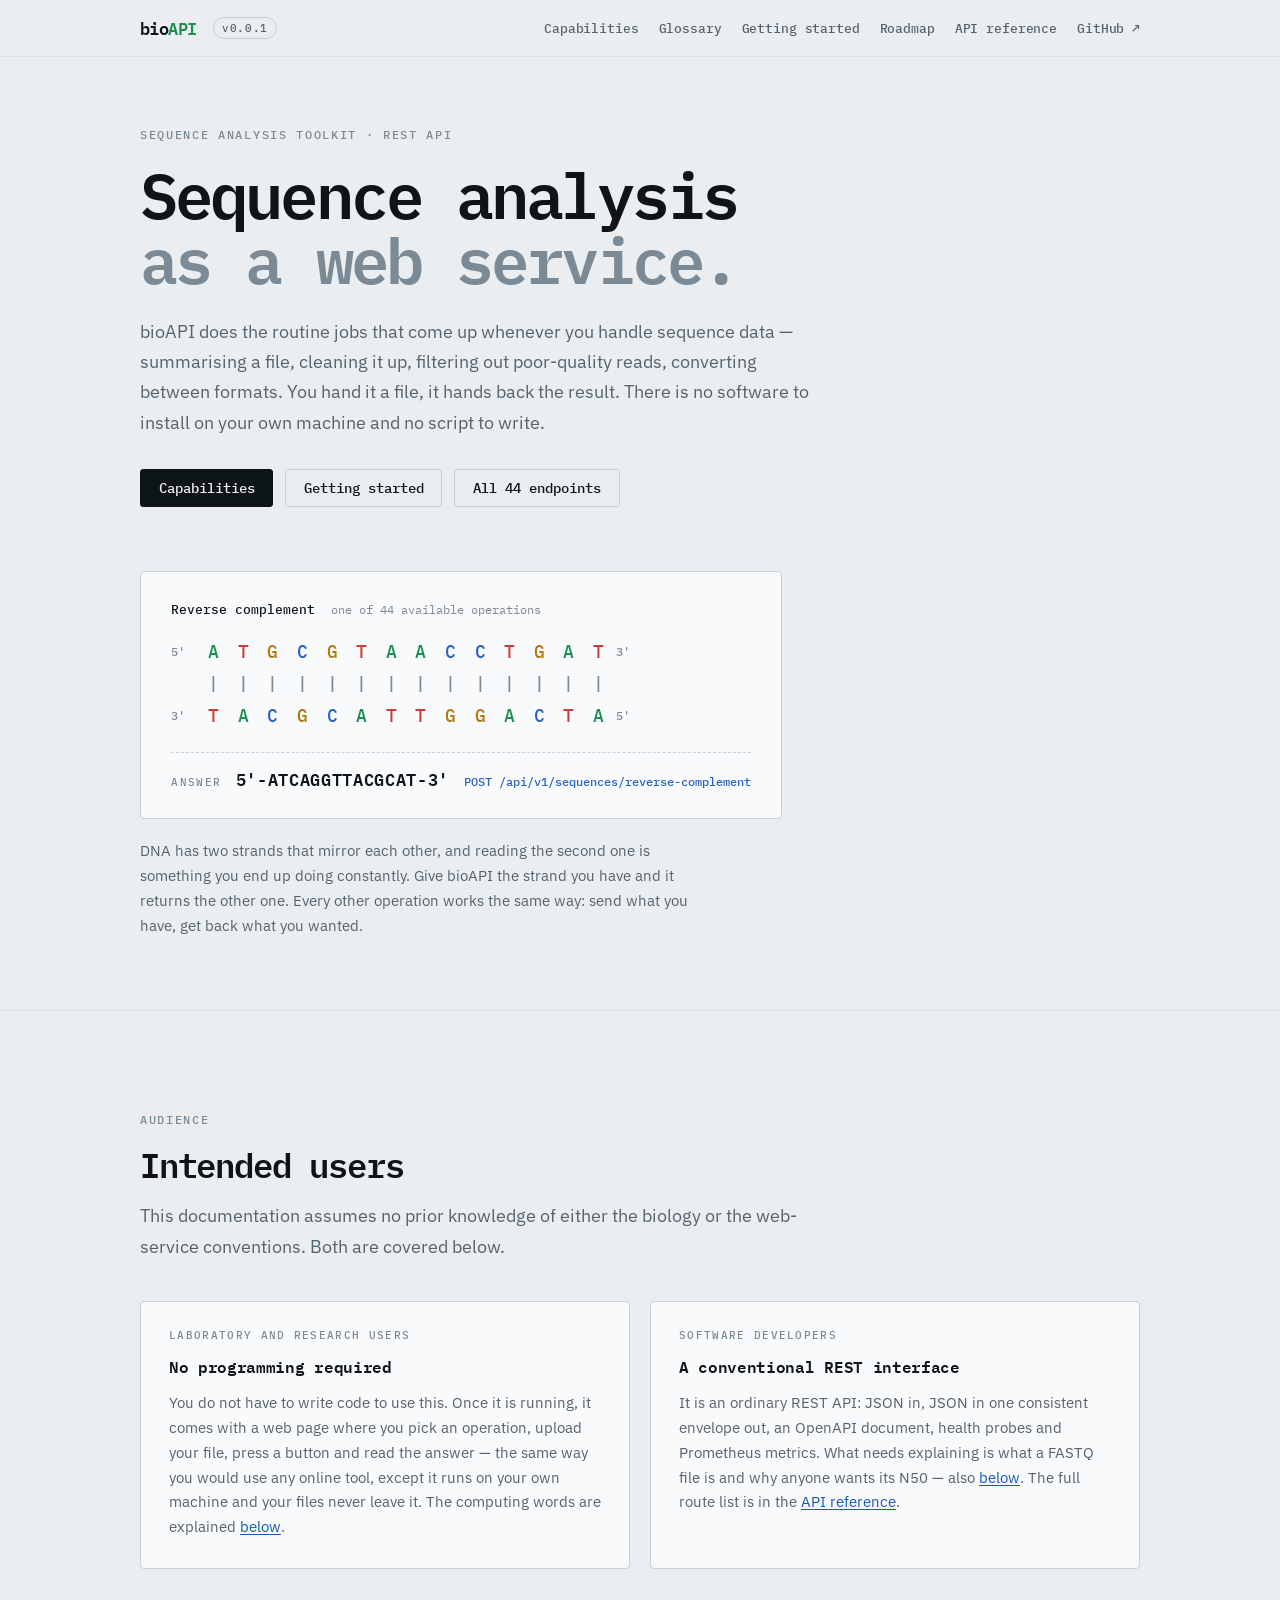
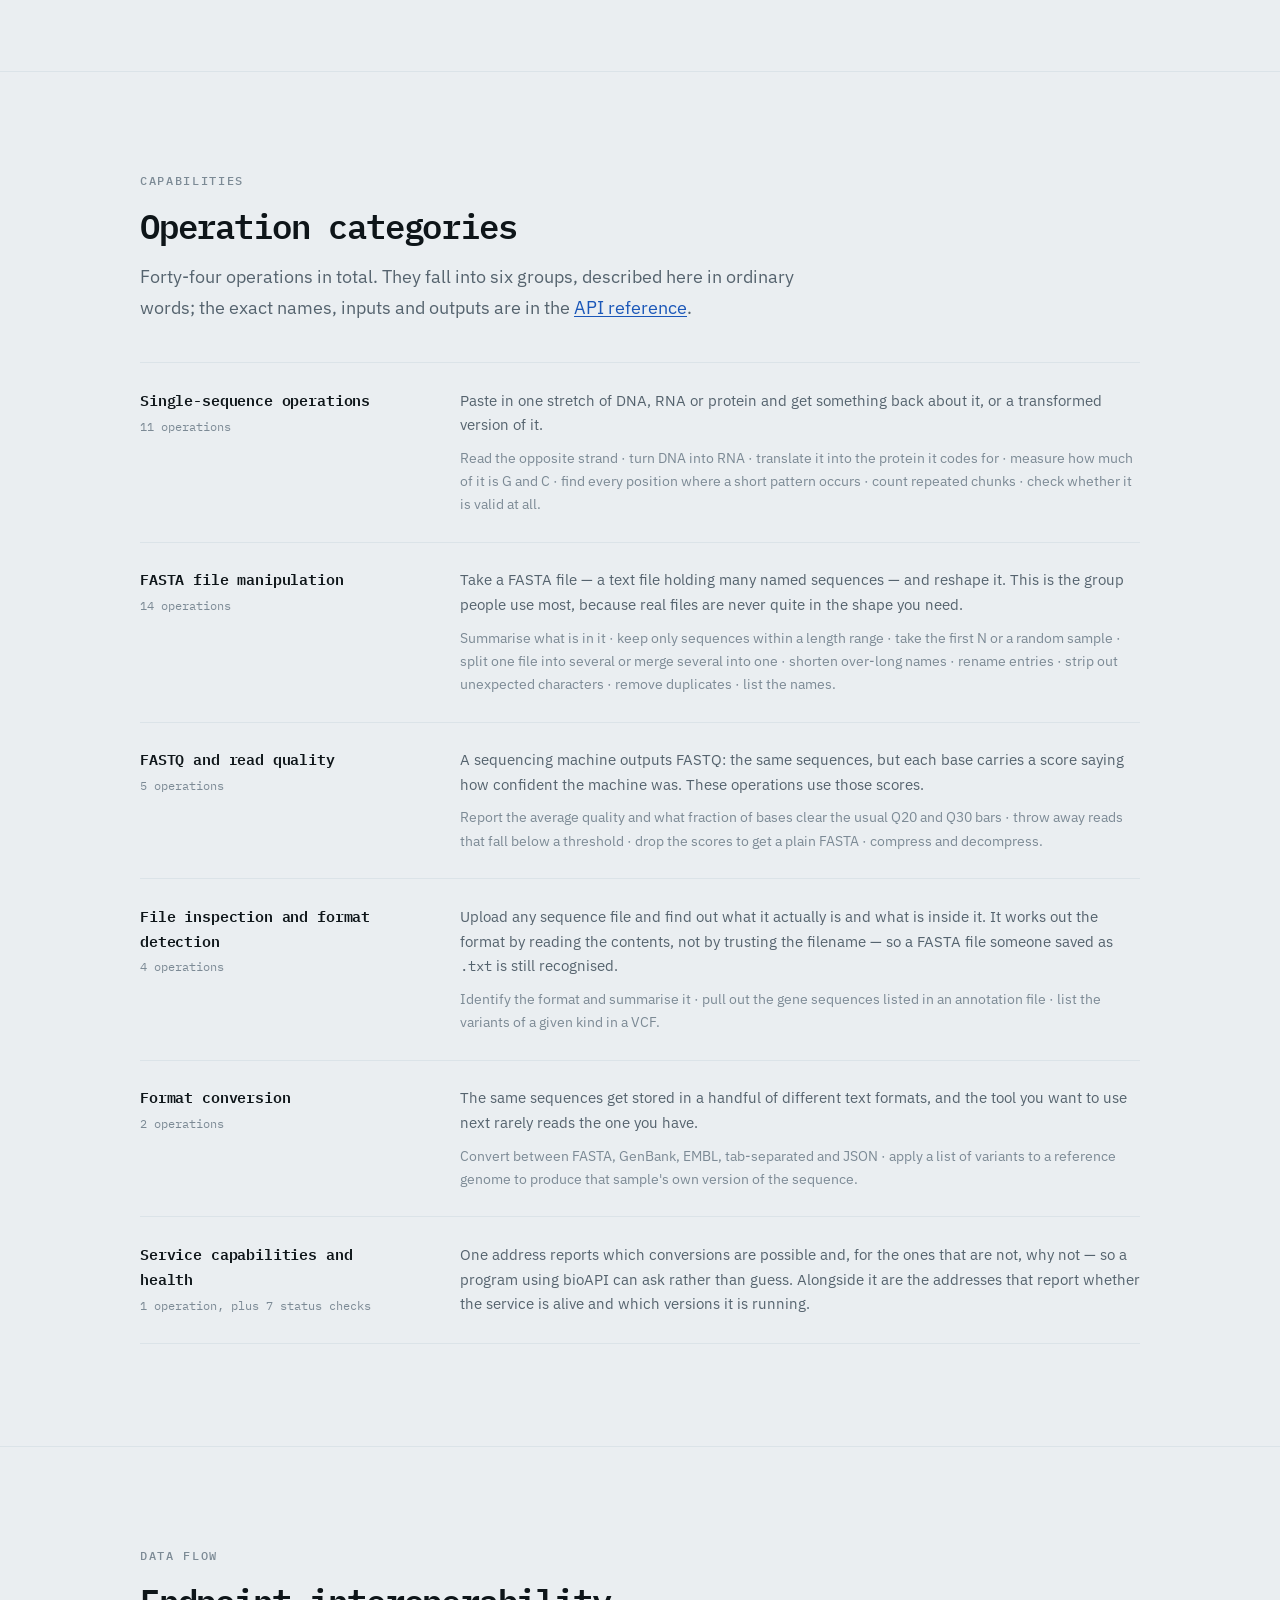
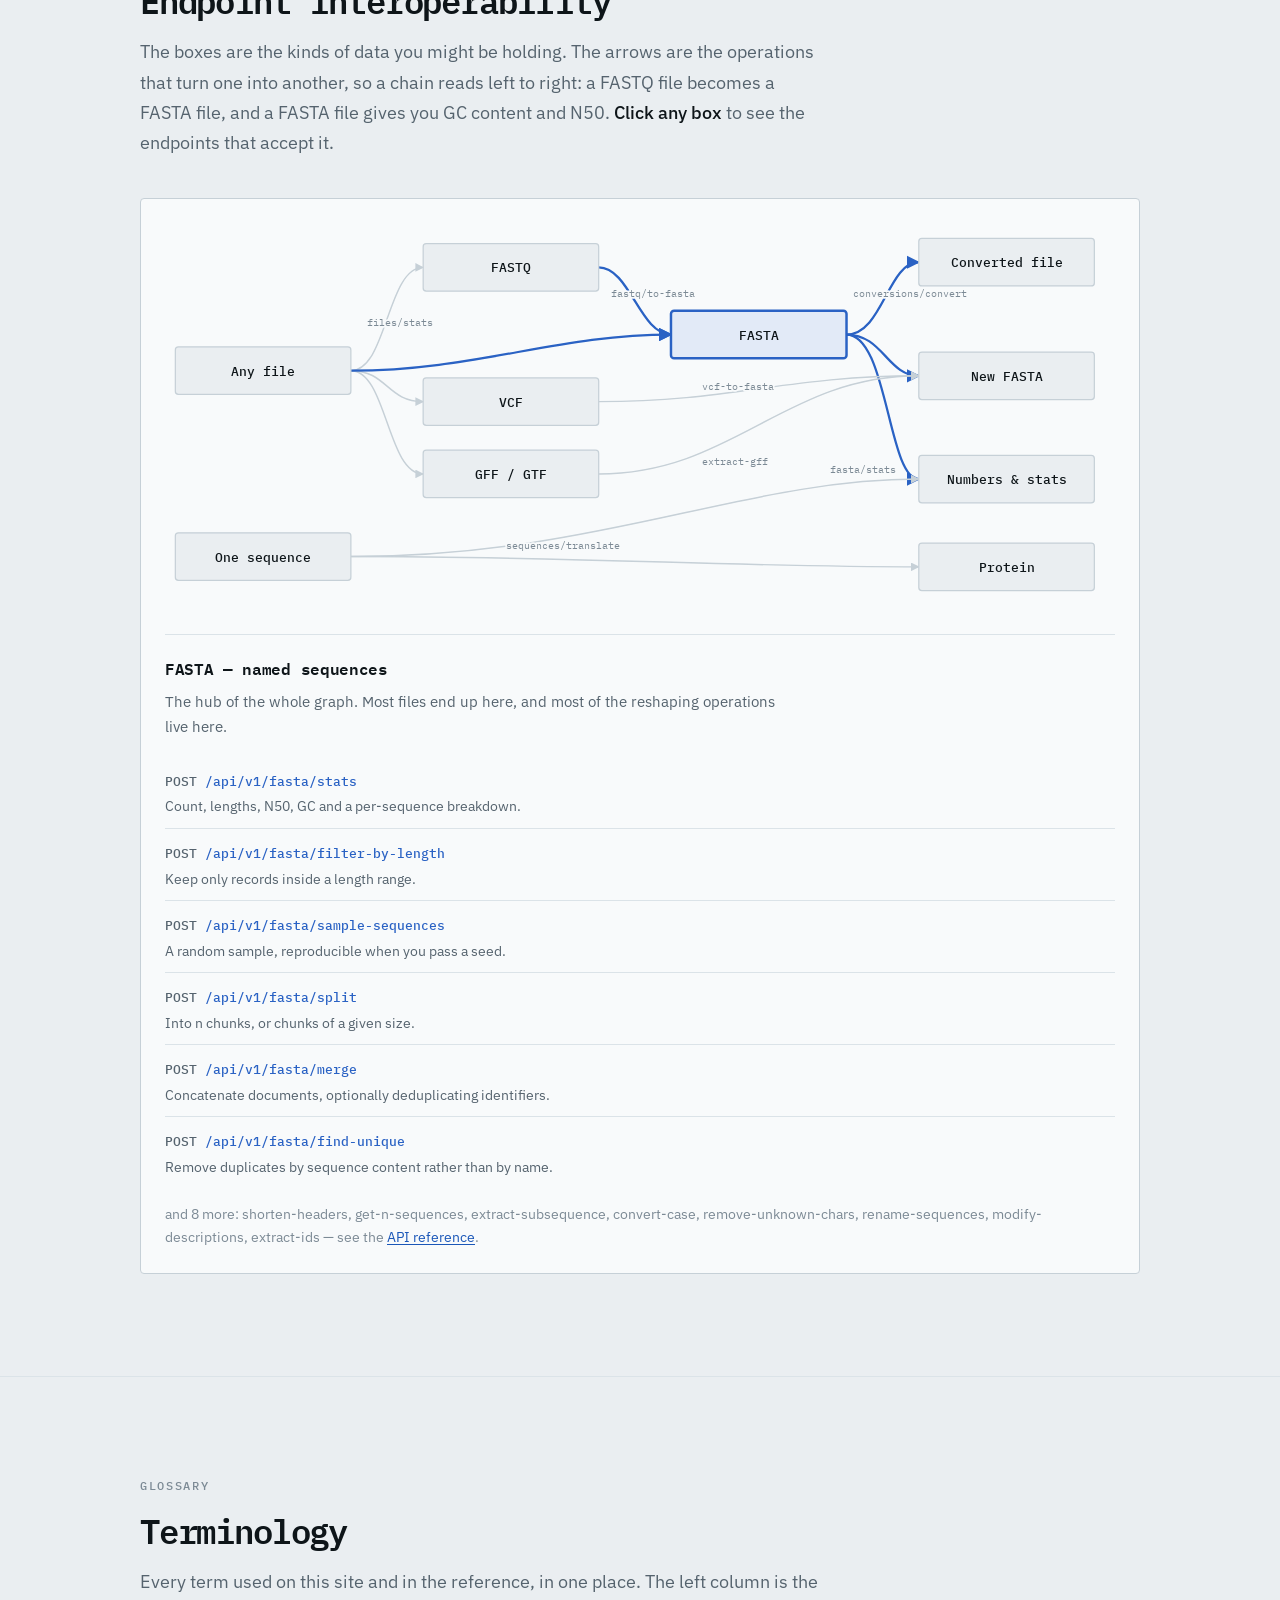
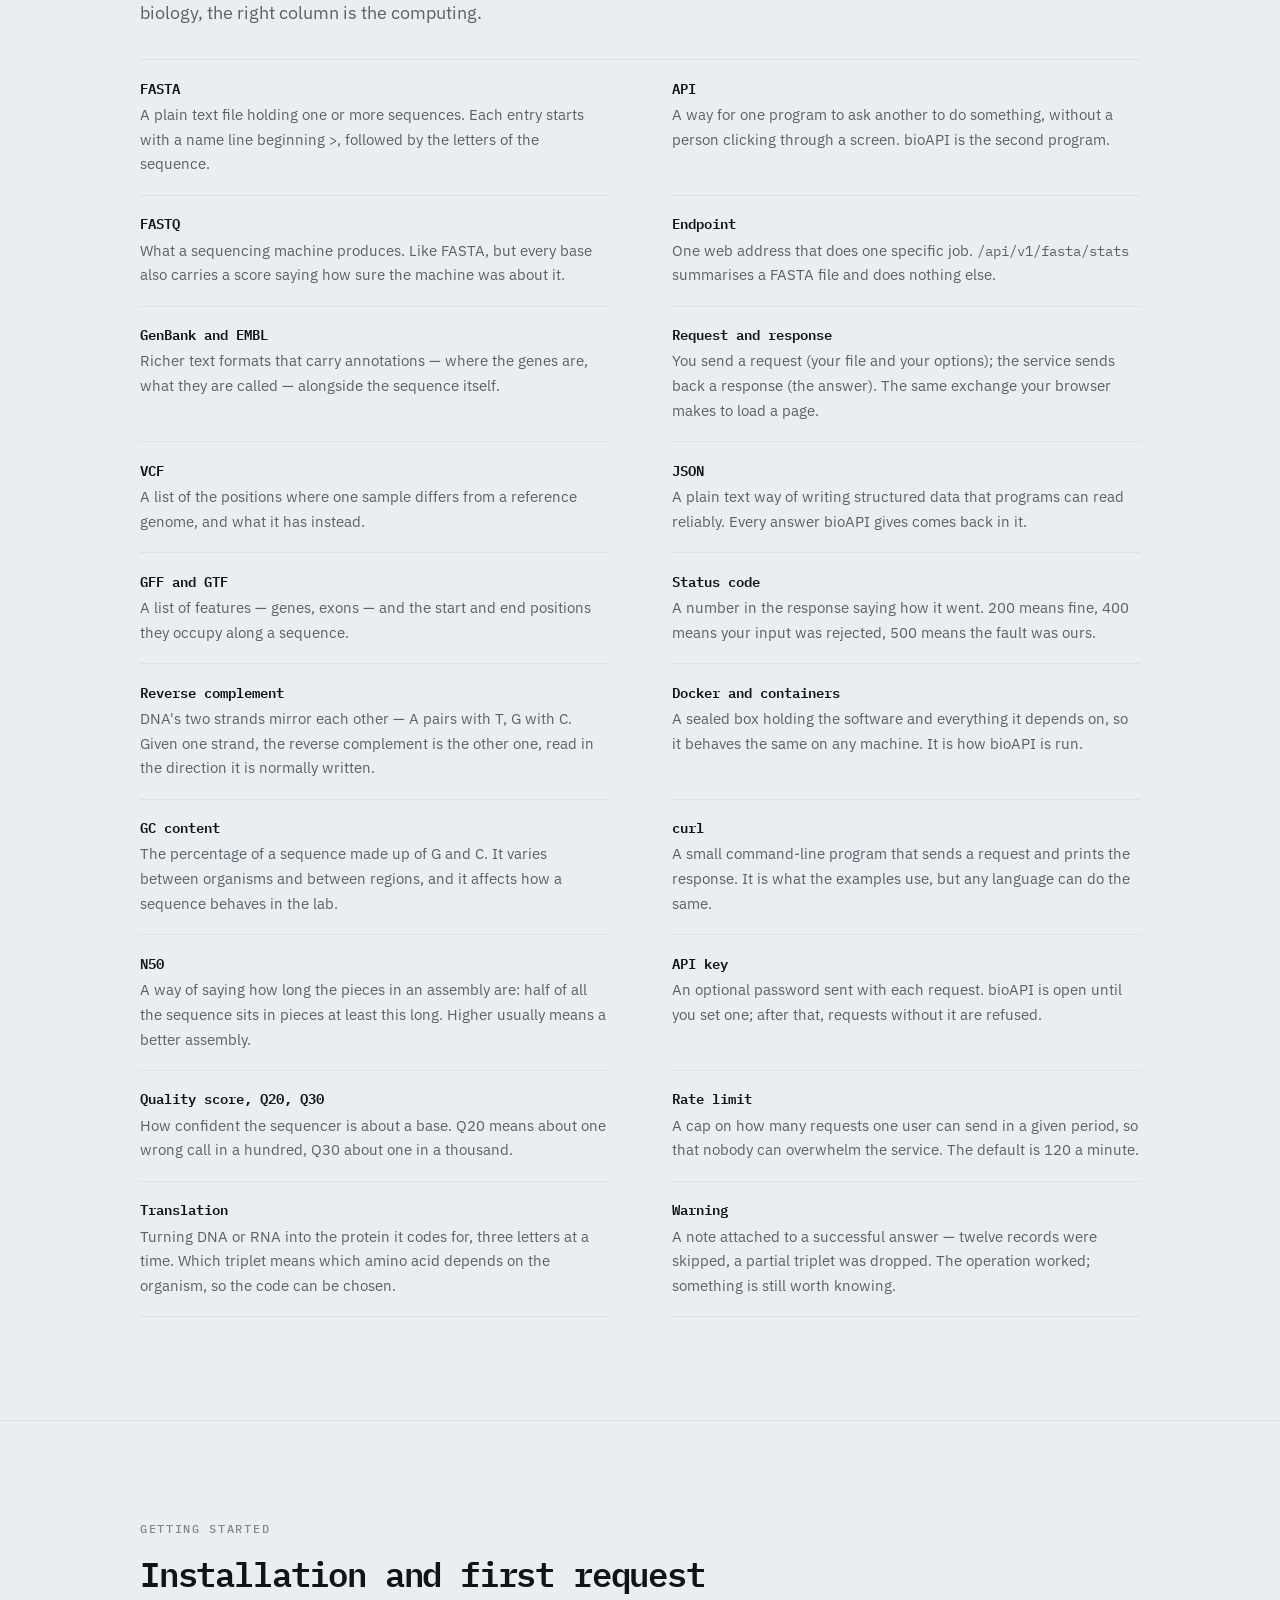
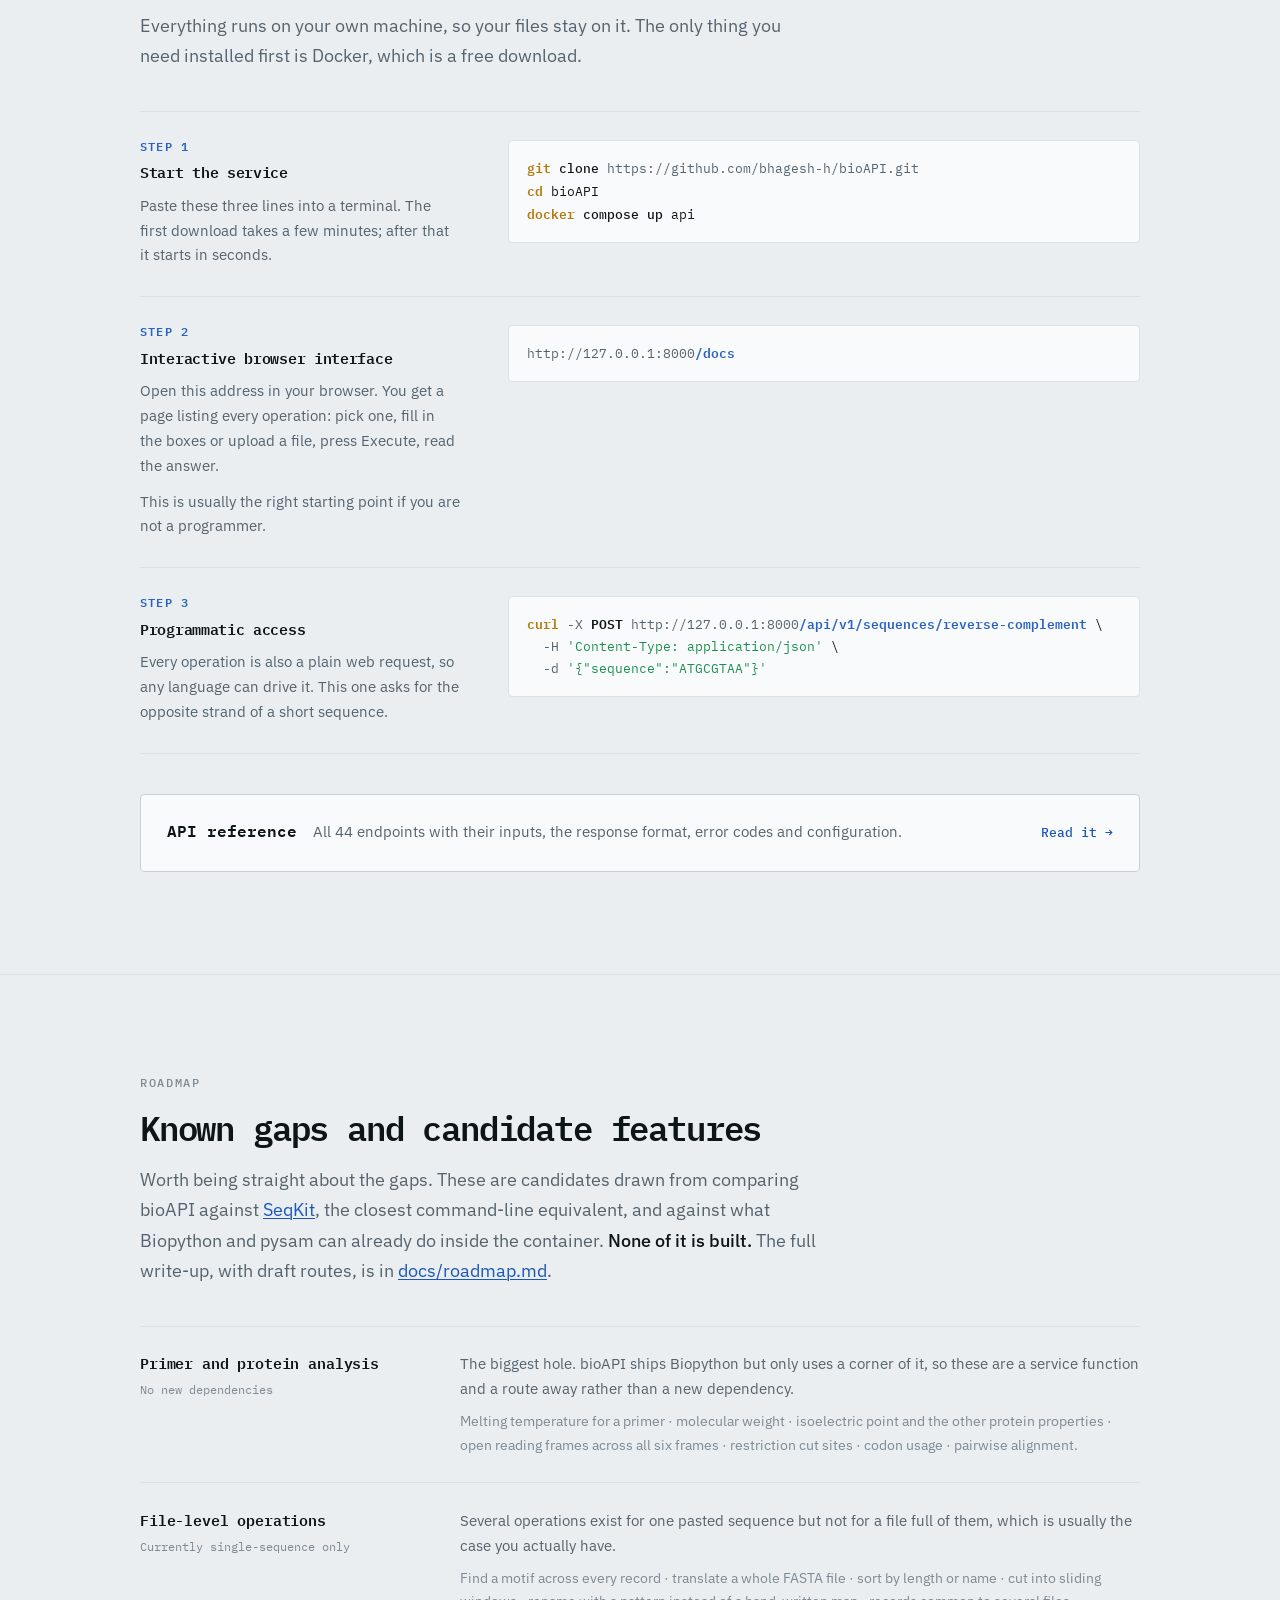
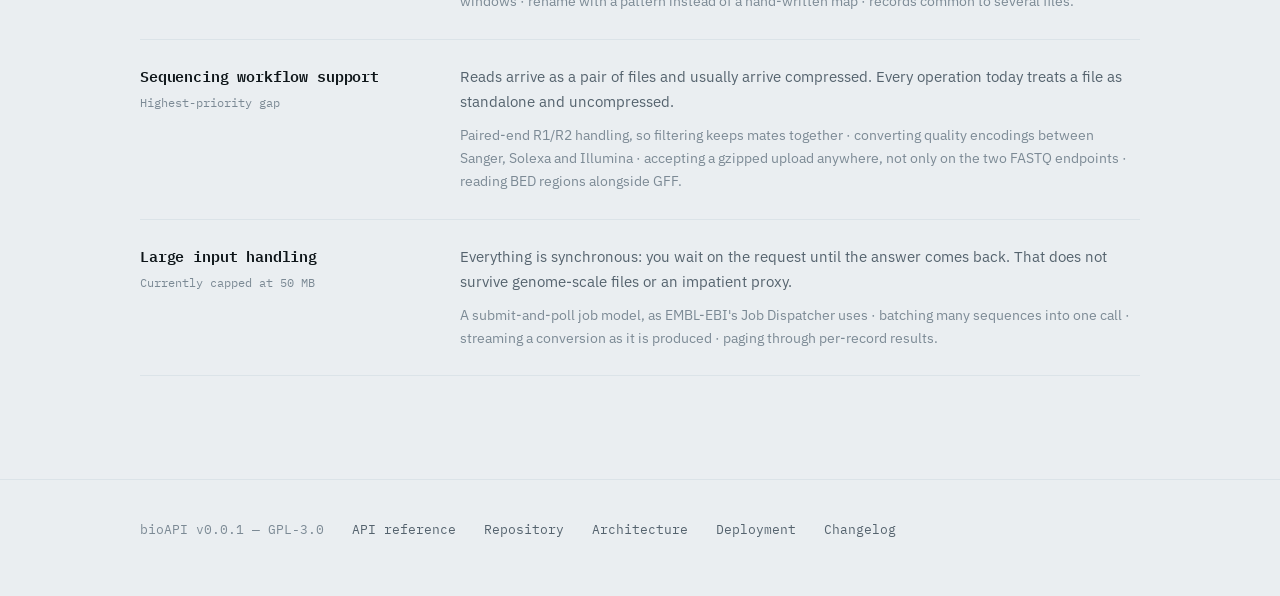
==== commit 083c13b7: "docs(site): professional section and heading names The overview page had headings written as convers" ====
--- a/site/index.html
+++ b/site/index.html
@@ -3,8 +3,8 @@
 <head>
 <meta charset="utf-8">
 <meta name="viewport" content="width=device-width, initial-scale=1">
-<title>bioAPI — sequence file tools you can call over the web</title>
-<meta name="description" content="bioAPI does the routine jobs that come up whenever you handle DNA, RNA or protein files — summarising, cleaning, filtering, converting. You send it a file; it sends the result back. Nothing to install.">
+<title>bioAPI — REST API for sequence analysis</title>
+<meta name="description" content="A REST API for routine bioinformatics: sequence manipulation, FASTA and FASTQ utilities, file inspection, format conversion and VCF-driven consensus generation. Forty-four endpoints behind one response envelope.">
 <link rel="icon" href="data:image/svg+xml,<svg xmlns='http://www.w3.org/2000/svg' viewBox='0 0 32 32'><rect width='32' height='32' rx='7' fill='%230E1519'/><rect x='7' y='5' width='18' height='4' rx='2' fill='%231D8F4E'/><rect x='7' y='11' width='18' height='4' rx='2' fill='%232A62C4'/><rect x='7' y='17' width='18' height='4' rx='2' fill='%23C98A12'/><rect x='7' y='23' width='18' height='4' rx='2' fill='%23CE3B31'/></svg>">
 <link rel="preconnect" href="https://fonts.googleapis.com">
 <link rel="preconnect" href="https://fonts.gstatic.com" crossorigin>
@@ -18,9 +18,9 @@
     <a class="mark" href="#top">bio<span>API</span></a>
     <span class="ver">v0.0.1</span>
     <nav class="topnav">
-      <a class="opt" href="#what-it-does">What it does</a>
-      <a class="opt" href="#glossary">In plain English</a>
-      <a class="opt" href="#try-it">Try it</a>
+      <a class="opt" href="#capabilities">Capabilities</a>
+      <a class="opt" href="#glossary">Glossary</a>
+      <a class="opt" href="#getting-started">Getting started</a>
       <a href="#roadmap">Roadmap</a>
       <a href="reference.html">API reference</a>
       <a href="https://github.com/bhagesh-h/bioAPI">GitHub&nbsp;↗</a>
@@ -33,8 +33,8 @@
 <!-- ============================ hero ============================ -->
 <section class="hero">
   <div class="wrap">
-    <p class="eyebrow">Tools for DNA, RNA and protein files</p>
-    <h1 style="max-width:20ch">Send a file.<br><em>Get an answer back.</em></h1>
+    <p class="eyebrow">Sequence analysis toolkit · REST API</p>
+    <h1 style="max-width:22ch">Sequence analysis<br><em>as a web service.</em></h1>
     <p class="lede">
       bioAPI does the routine jobs that come up whenever you handle sequence data —
       summarising a file, cleaning it up, filtering out poor-quality reads, converting
@@ -42,15 +42,15 @@
       to install on your own machine and no script to write.
     </p>
     <div class="cta">
-      <a class="btn" href="#what-it-does">What it does</a>
-      <a class="btn ghost" href="#try-it">Try it</a>
-      <a class="btn ghost" href="reference.html">All 44 operations</a>
+      <a class="btn" href="#capabilities">Capabilities</a>
+      <a class="btn ghost" href="#getting-started">Getting started</a>
+      <a class="btn ghost" href="reference.html">All 44 endpoints</a>
     </div>
 
     <figure class="strand anim" id="strand">
       <div class="strand-head">
         <span class="op">Reverse complement</span>
-        <span class="note">one of the 44 things it can do</span>
+        <span class="note">one of 44 available operations</span>
       </div>
       <div class="ladder">
         <div class="rung" id="r-top"><span class="tick">5'</span></div>
@@ -73,19 +73,19 @@
 </section>
 
 <!-- ============================ audience ============================ -->
-<section class="section" id="who">
+<section class="section" id="audience">
   <div class="wrap">
-    <p class="eyebrow">Where to start</p>
-    <h2>Two ways in</h2>
+    <p class="eyebrow">Audience</p>
+    <h2>Intended users</h2>
     <p class="lede" style="margin-top:1rem">
-      Most people arrive here knowing one half of this and not the other. Both halves are
-      explained on this page.
+      This documentation assumes no prior knowledge of either the biology or the
+      web-service conventions. Both are covered below.
     </p>
 
     <div class="audience">
       <div class="card">
-        <span class="who">If you work at the bench</span>
-        <h3>You know the biology. The computing is the unfamiliar part.</h3>
+        <span class="who">Laboratory and research users</span>
+        <h3>No programming required</h3>
         <p>
           You do not have to write code to use this. Once it is running, it comes with a
           web page where you pick an operation, upload your file, press a button and read
@@ -95,8 +95,8 @@
         </p>
       </div>
       <div class="card">
-        <span class="who">If you write software</span>
-        <h3>You know the plumbing. The biology vocabulary is the unfamiliar part.</h3>
+        <span class="who">Software developers</span>
+        <h3>A conventional REST interface</h3>
         <p>
           It is an ordinary REST API: JSON in, JSON in one consistent envelope out, an
           OpenAPI document, health probes and Prometheus metrics. What needs explaining is
@@ -110,10 +110,10 @@
 </section>
 
 <!-- ============================ what it does ============================ -->
-<section class="section" id="what-it-does">
+<section class="section" id="capabilities">
   <div class="wrap">
-    <p class="eyebrow">What it does</p>
-    <h2>Six kinds of job</h2>
+    <p class="eyebrow">Capabilities</p>
+    <h2>Operation categories</h2>
     <p class="lede" style="margin-top:1rem">
       Forty-four operations in total. They fall into six groups, described here in ordinary
       words; the exact names, inputs and outputs are in the
@@ -123,7 +123,7 @@
     <div class="tasks">
       <div class="task">
         <div>
-          <h3>Work on a single sequence</h3>
+          <h3>Single-sequence operations</h3>
           <span class="n">11 operations</span>
         </div>
         <div>
@@ -141,7 +141,7 @@
 
       <div class="task">
         <div>
-          <h3>Tidy up a sequence file</h3>
+          <h3>FASTA file manipulation</h3>
           <span class="n">14 operations</span>
         </div>
         <div>
@@ -161,7 +161,7 @@
 
       <div class="task">
         <div>
-          <h3>Handle sequencing reads</h3>
+          <h3>FASTQ and read quality</h3>
           <span class="n">5 operations</span>
         </div>
         <div>
@@ -179,7 +179,7 @@
 
       <div class="task">
         <div>
-          <h3>Inspect a file you were handed</h3>
+          <h3>File inspection and format detection</h3>
           <span class="n">4 operations</span>
         </div>
         <div>
@@ -197,7 +197,7 @@
 
       <div class="task">
         <div>
-          <h3>Convert between formats</h3>
+          <h3>Format conversion</h3>
           <span class="n">2 operations</span>
         </div>
         <div>
@@ -215,7 +215,7 @@
 
       <div class="task">
         <div>
-          <h3>Ask what it supports</h3>
+          <h3>Service capabilities and health</h3>
           <span class="n">1 operation, plus 7 status checks</span>
         </div>
         <div>
@@ -232,10 +232,10 @@
 </section>
 
 <!-- ============================ how it fits together ============================ -->
-<section class="section" id="how-it-fits">
+<section class="section" id="interoperability">
   <div class="wrap">
-    <p class="eyebrow">How it fits together</p>
-    <h2>What you have, and what you can turn it into</h2>
+    <p class="eyebrow">Data flow</p>
+    <h2>Endpoint interoperability</h2>
     <p class="lede" style="margin-top:1rem">
       The boxes are the kinds of data you might be holding. The arrows are the operations
       that turn one into another, so a chain reads left to right: a FASTQ file becomes a
@@ -343,8 +343,8 @@
 <!-- ============================ glossary ============================ -->
 <section class="section" id="glossary">
   <div class="wrap">
-    <p class="eyebrow">In plain English</p>
-    <h2>The words, explained</h2>
+    <p class="eyebrow">Glossary</p>
+    <h2>Terminology</h2>
     <p class="lede" style="margin-top:1rem">
       Every term used on this site and in the reference, in one place. The left column is
       the biology, the right column is the computing.
@@ -466,10 +466,10 @@
 </section>
 
 <!-- ============================ try it ============================ -->
-<section class="section" id="try-it">
+<section class="section" id="getting-started">
   <div class="wrap">
-    <p class="eyebrow">Try it</p>
-    <h2>Running in three steps</h2>
+    <p class="eyebrow">Getting started</p>
+    <h2>Installation and first request</h2>
     <p class="lede" style="margin-top:1rem">
       Everything runs on your own machine, so your files stay on it. The only thing you need
       installed first is Docker, which is a free download.
@@ -479,7 +479,7 @@
       <div class="step">
         <div>
           <span class="num">STEP 1</span>
-          <h3>Start it</h3>
+          <h3>Start the service</h3>
           <p>
             Paste these three lines into a terminal. The first download takes a few minutes;
             after that it starts in seconds.
@@ -495,7 +495,7 @@
       <div class="step">
         <div>
           <span class="num">STEP 2</span>
-          <h3>Use it without writing code</h3>
+          <h3>Interactive browser interface</h3>
           <p>
             Open this address in your browser. You get a page listing every operation: pick
             one, fill in the boxes or upload a file, press Execute, read the answer.
@@ -510,7 +510,7 @@
       <div class="step">
         <div>
           <span class="num">STEP 3</span>
-          <h3>Or call it from a program</h3>
+          <h3>Programmatic access</h3>
           <p>
             Every operation is also a plain web request, so any language can drive it. This
             one asks for the opposite strand of a short sequence.
@@ -536,7 +536,7 @@
 <section class="section" id="roadmap">
   <div class="wrap">
     <p class="eyebrow">Roadmap</p>
-    <h2>What is not here yet</h2>
+    <h2>Known gaps and candidate features</h2>
     <p class="lede" style="margin-top:1rem">
       Worth being straight about the gaps. These are candidates drawn from comparing bioAPI
       against <a href="https://bioinf.shenwei.me/seqkit/">SeqKit</a>, the closest
@@ -549,8 +549,8 @@
     <div class="tasks">
       <div class="task">
         <div>
-          <h3>Primer and protein questions</h3>
-          <span class="n">Nothing new to install</span>
+          <h3>Primer and protein analysis</h3>
+          <span class="n">No new dependencies</span>
         </div>
         <div>
           <p>
@@ -567,8 +567,8 @@
 
       <div class="task">
         <div>
-          <h3>Operations on a whole file</h3>
-          <span class="n">Single sequences only today</span>
+          <h3>File-level operations</h3>
+          <span class="n">Currently single-sequence only</span>
         </div>
         <div>
           <p>
@@ -585,8 +585,8 @@
 
       <div class="task">
         <div>
-          <h3>Sequencing reality</h3>
-          <span class="n">The clearest gap</span>
+          <h3>Sequencing workflow support</h3>
+          <span class="n">Highest-priority gap</span>
         </div>
         <div>
           <p>
@@ -604,7 +604,7 @@
 
       <div class="task">
         <div>
-          <h3>Bigger inputs</h3>
+          <h3>Large input handling</h3>
           <span class="n">Currently capped at 50 MB</span>
         </div>
         <div>
